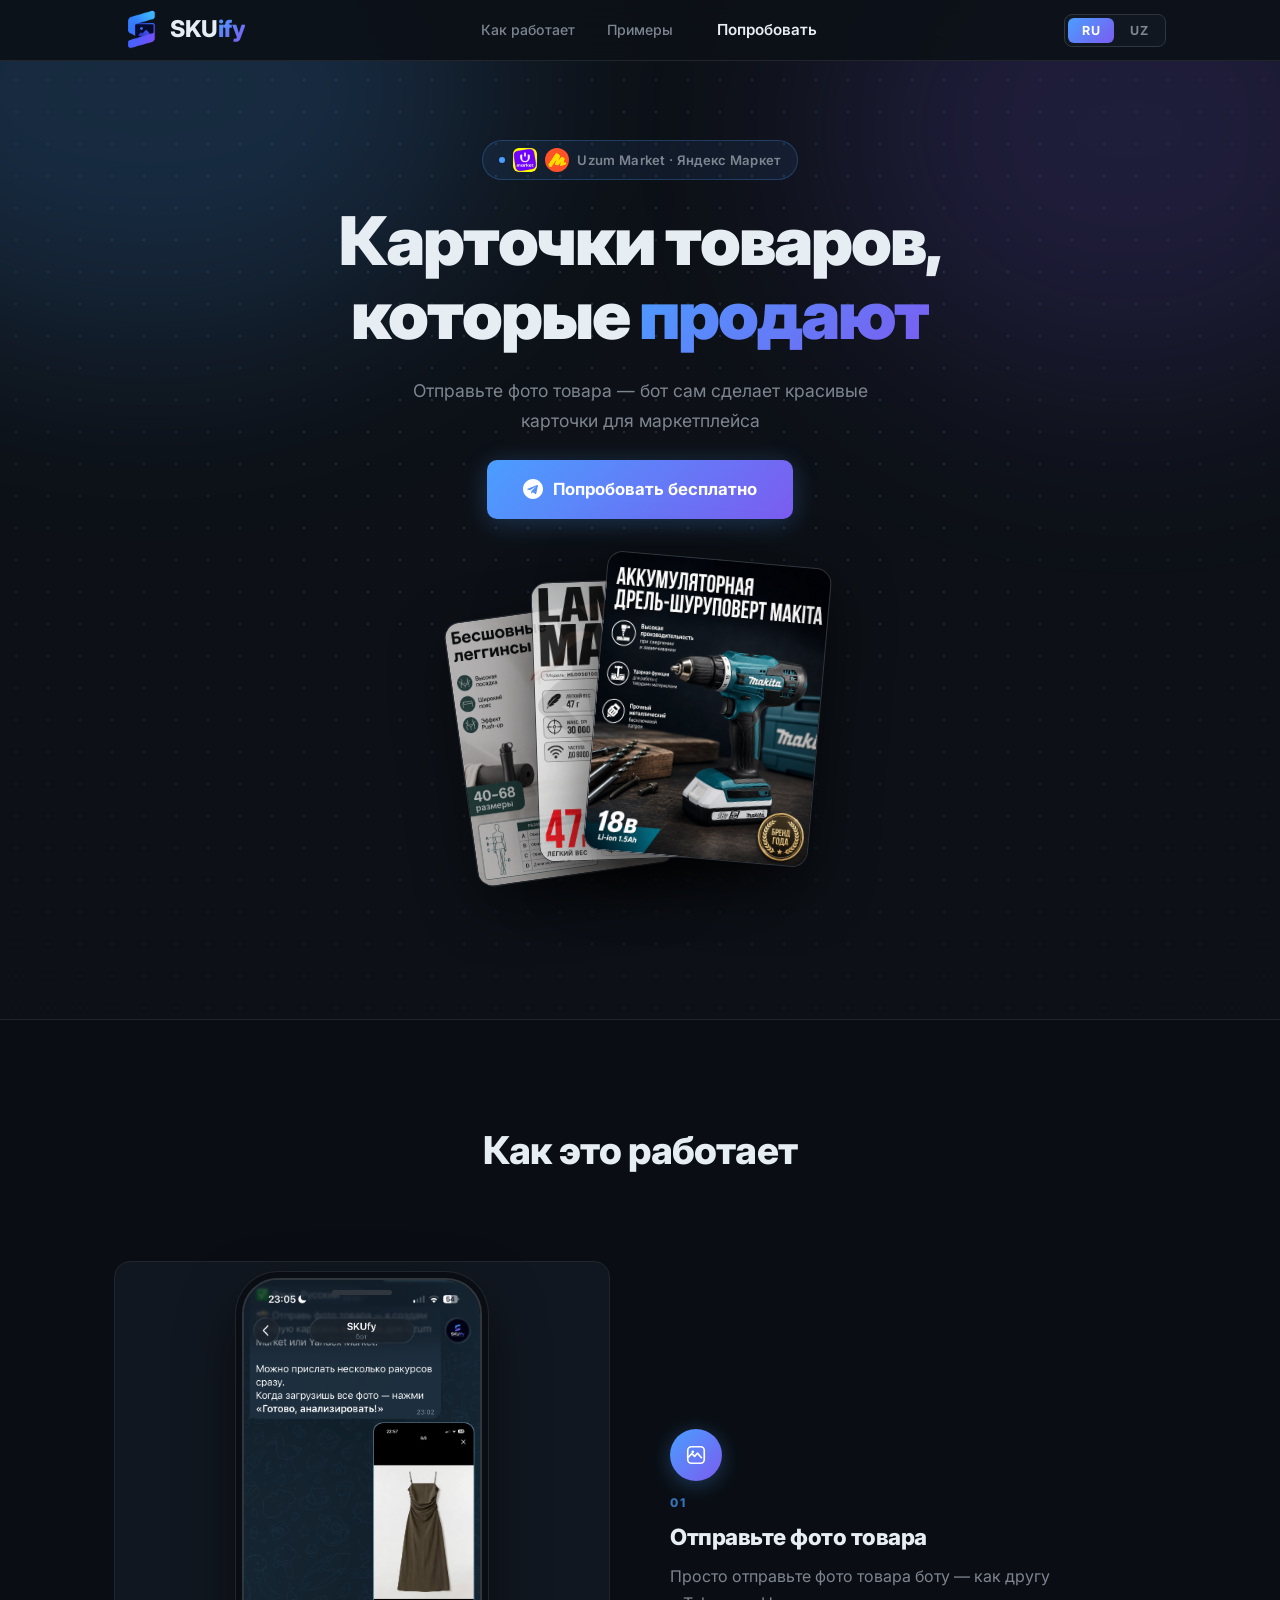
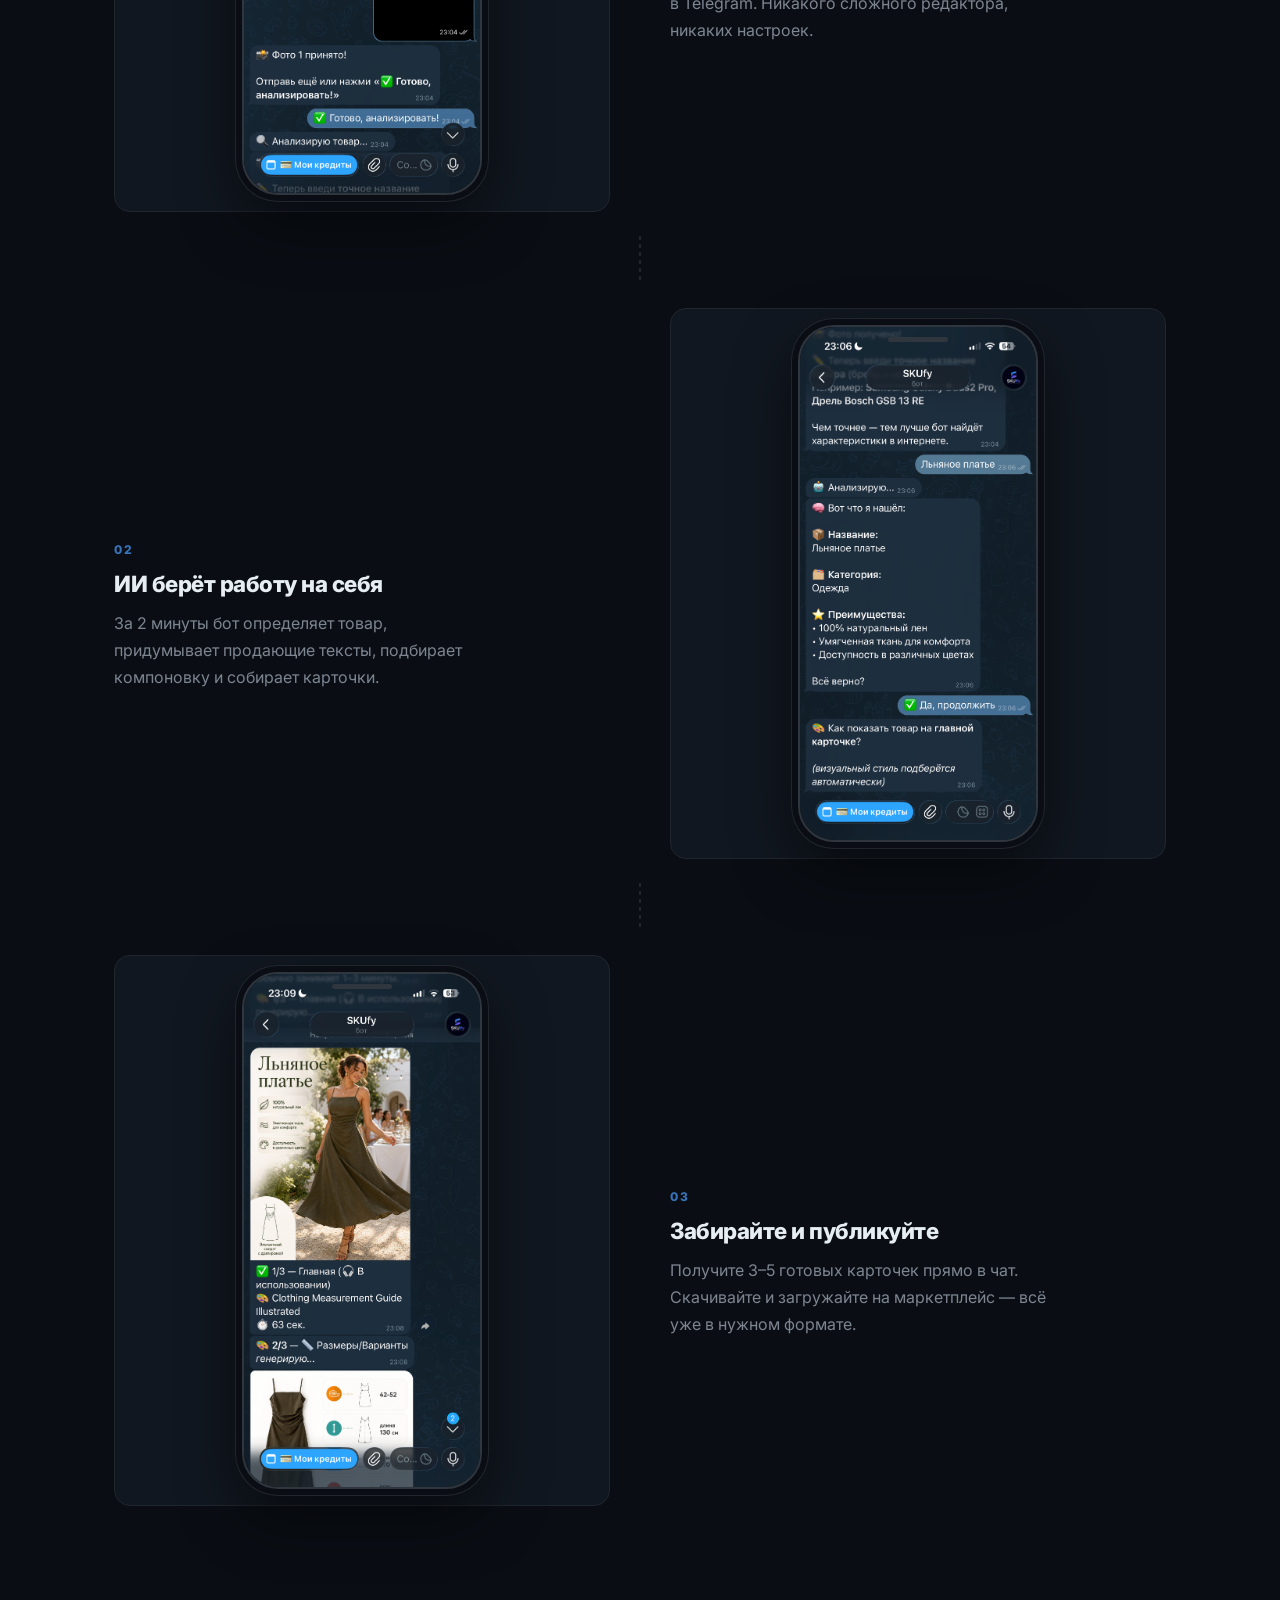
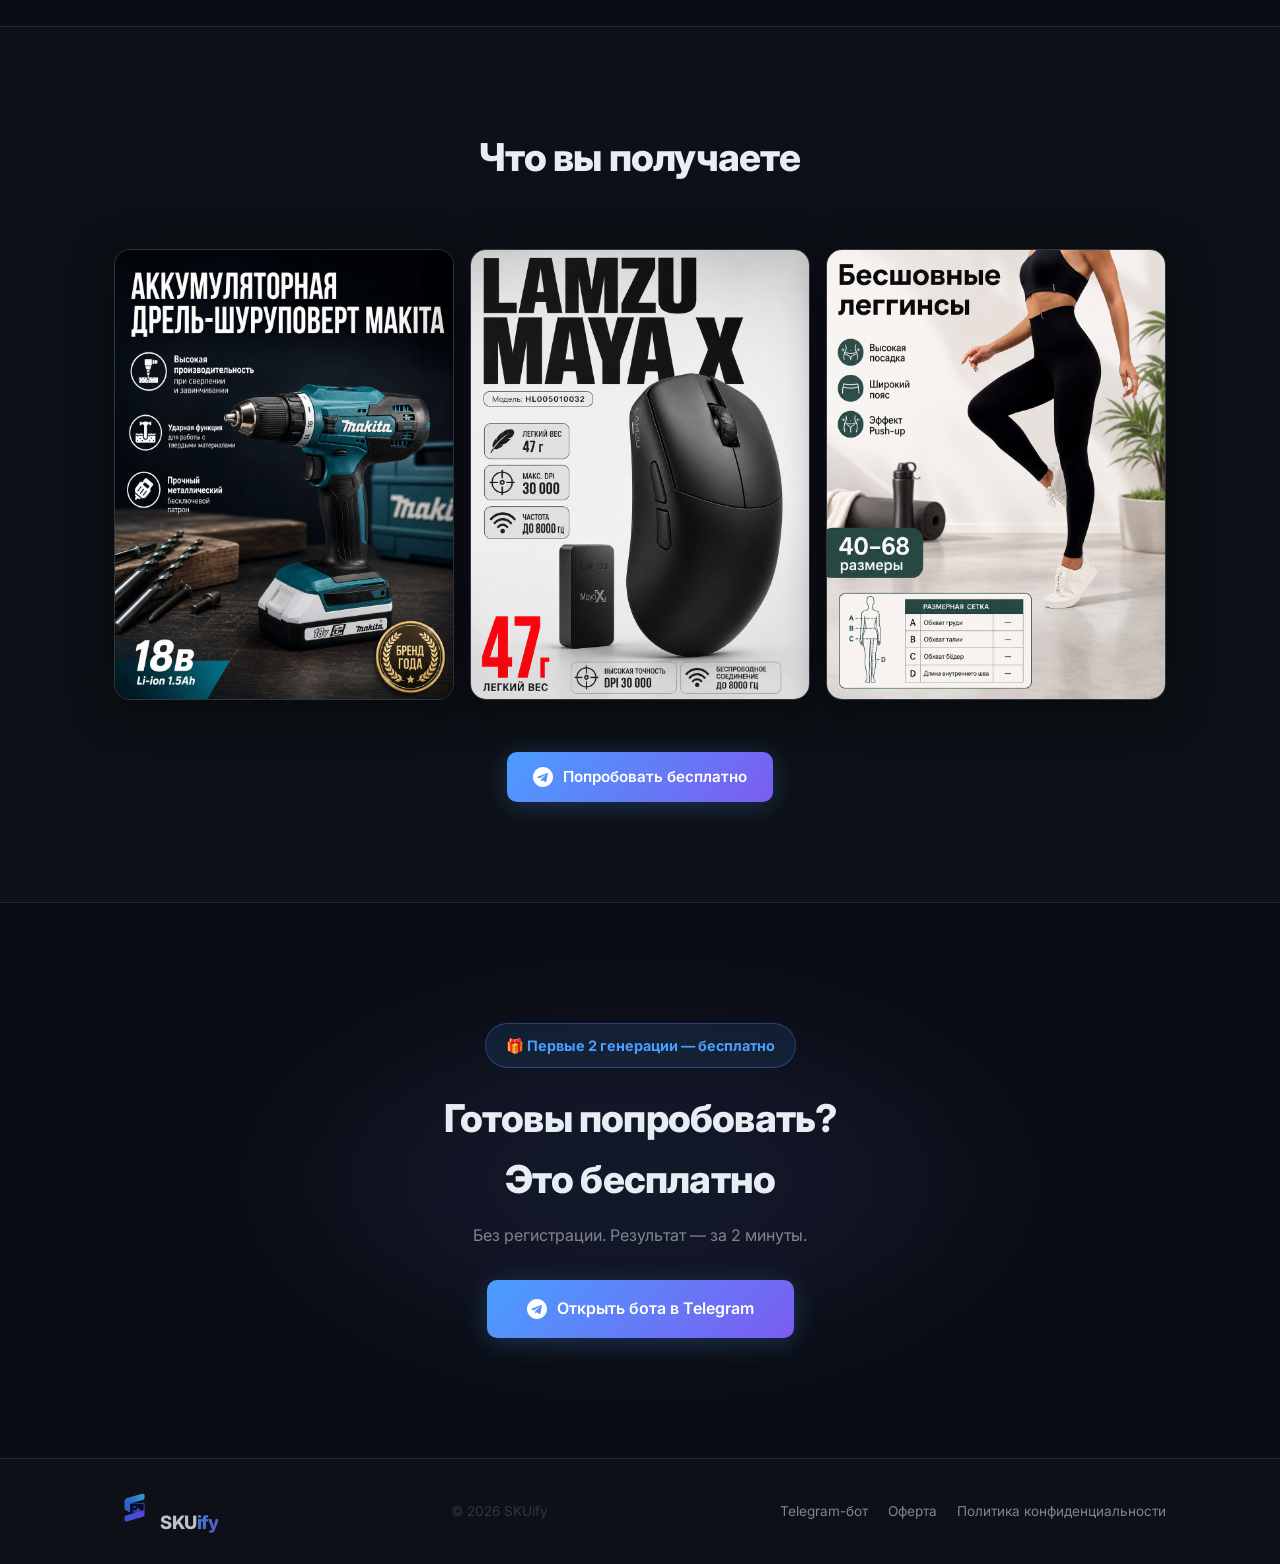
==== index.html @ 2105960d "Add files via upload" ====
<!DOCTYPE html>
<html lang="ru">
<head>
  <meta charset="UTF-8">
  <meta name="viewport" content="width=device-width, initial-scale=1.0">
  <title>SKUify — карточки товаров для Uzum и Яндекс Маркета</title>
  <meta name="description" content="Telegram-бот для автоматической генерации карусельных карточек товаров с помощью ИИ. Для Uzum Market и Яндекс Маркета.">
  <meta property="og:title" content="SKUify — карточки товаров за 2 минуты">
  <meta property="og:description" content="Отправьте фото товара в бота — ИИ создаст готовую карусель из 3–5 карточек для маркетплейса.">
  <meta property="og:image" content="images/og-image.jpg">
  <meta property="og:type" content="website">
  <link rel="preconnect" href="https://fonts.googleapis.com" />
  <link rel="preconnect" href="https://fonts.gstatic.com" crossorigin />
  <link href="https://fonts.googleapis.com/css2?family=Inter:wght@400;500;600;700;800;900&display=swap" rel="stylesheet" />
  <link rel="stylesheet" href="style.css">
</head>
<body>

  <!-- ===== HEADER ===== -->
  <header class="header">
    <div class="container header__inner">

      <!-- Logo -->
      <a href="#" class="logo" aria-label="SKUify">
        <img src="images/logo.png" alt="" class="logo__icon">
        <span class="logo__text">SKU<span class="logo__text--grad">ify</span></span>
      </a>

      <!-- Nav links -->
      <nav class="header__nav">
        <a href="#steps" class="nav-link" data-i18n="nav_how">Как работает</a>
        <a href="#gallery" class="nav-link" data-i18n="nav_examples">Примеры</a>
        <a href="https://t.me/SKUify_bot" class="btn btn--outline" target="_blank" rel="noopener noreferrer" data-i18n="nav_cta">Попробовать</a>
      </nav>

      <!-- Lang + mobile menu -->
      <div class="header__right">
        <div class="lang-switcher">
          <button class="lang-btn active" data-lang="ru">RU</button>
          <button class="lang-btn" data-lang="uz">UZ</button>
        </div>
        <button class="burger" id="burger" aria-label="Меню">
          <span></span><span></span><span></span>
        </button>
      </div>
    </div>

    <!-- Mobile nav -->
    <div class="mobile-nav" id="mobileNav">
      <a href="#steps" class="mobile-nav__link" data-i18n="nav_how">Как работает</a>
      <a href="#gallery" class="mobile-nav__link" data-i18n="nav_examples">Примеры</a>
      <a href="https://t.me/SKUify_bot" class="mobile-nav__link mobile-nav__cta" target="_blank" rel="noopener noreferrer" data-i18n="nav_cta">Попробовать</a>
    </div>
  </header>

  <!-- ===== HERO ===== -->
  <section class="hero">
    <div class="hero__bg-grid"></div>
    <div class="hero__glow hero__glow--blue"></div>
    <div class="hero__glow hero__glow--purple"></div>

    <div class="container hero__inner">
      <div class="hero__badge">
        <span class="hero__badge-dot"></span>
        <img src="images/uzummarket.png" alt="Uzum Market" class="badge-logo">
        <img src="images/yandex-market-sign-logo.svg" alt="Яндекс Маркет" class="badge-logo badge-logo--ym">
        <span data-i18n="hero_badge">Uzum Market · Яндекс Маркет</span>
      </div>

      <h1 data-i18n="hero_title">Карточки товаров,<br>которые <em>продают</em></h1>

      <p class="hero__sub" data-i18n="hero_sub">
        Отправьте фото товара — бот сам сделает красивые карточки для маркетплейса
      </p>

      <a href="https://t.me/SKUify_bot" class="btn btn--primary btn--hero" target="_blank" rel="noopener noreferrer">
        <svg class="tg-icon" viewBox="0 0 24 24" fill="currentColor"><path d="M12 0C5.373 0 0 5.373 0 12s5.373 12 12 12 12-5.373 12-12S18.627 0 12 0zm5.894 8.221-1.97 9.28c-.145.658-.537.818-1.084.508l-3-2.21-1.447 1.394c-.16.16-.295.295-.605.295l.213-3.053 5.56-5.023c.242-.213-.054-.333-.373-.12L8.32 13.617l-2.96-.924c-.643-.204-.657-.643.136-.953l11.57-4.461c.537-.194 1.006.131.828.942z"/></svg>
        <span data-i18n="cta_try">Попробовать бесплатно</span>
      </a>

      <div class="hero__cards">
        <div class="hero__card hero__card--back">
          <img src="images/leggings.jpg" alt="Пример карточки товара — леггинсы">
        </div>
        <div class="hero__card hero__card--mid">
          <img src="images/lamzu.jpg" alt="Пример карточки товара — мышь Lamzu">
        </div>
        <div class="hero__card hero__card--front">
          <img src="images/makita.jpg" alt="Пример карточки товара — дрель Makita">
        </div>
      </div>
    </div>
  </section>

  <!-- ===== HOW IT WORKS ===== -->
  <section class="steps" id="steps">
    <div class="container">
      <h2 class="section-title" data-i18n="steps_title">Как это работает</h2>

      <div class="steps__list">

        <!-- Step 1 -->
        <div class="step-row">
          <div class="step-row__visual">
            <div class="step-phone">
              <img src="images/How1.PNG" alt="Шаг 1 — отправьте фото товара боту в Telegram">
            </div>
          </div>
          <div class="step-row__text">
            <div class="step-icon">
              <svg width="22" height="22" viewBox="0 0 24 24" fill="none" xmlns="http://www.w3.org/2000/svg">
                <rect x="3" y="3" width="18" height="18" rx="4" stroke="white" stroke-width="1.8" fill="none"/>
                <circle cx="8.5" cy="8.5" r="1.5" fill="white"/>
                <path d="M3 15l4.5-4.5 3 3 3-3.5 4.5 5" stroke="white" stroke-width="1.8" stroke-linecap="round" stroke-linejoin="round"/>
              </svg>
            </div>
            <div class="step-row__num">01</div>
            <h3 data-i18n="step1_title">Отправьте фото товара</h3>
            <p data-i18n="step1_desc">Просто отправьте фото товара боту — как другу в Telegram. Никакого сложного редактора, никаких настроек.</p>
          </div>
        </div>

        <div class="step-row__connector">
          <svg width="2" height="48" viewBox="0 0 2 48"><line x1="1" y1="0" x2="1" y2="48" stroke="#21262d" stroke-width="2" stroke-dasharray="4 4"/></svg>
        </div>

        <!-- Step 2 -->
        <div class="step-row step-row--reverse">
          <div class="step-row__visual">
            <div class="step-phone">
              <img src="images/How2.PNG" alt="Шаг 2 — ИИ анализирует товар и предлагает описание">
            </div>
          </div>
          <div class="step-row__text">
            <div class="step-icon">
              <svg width="22" height="22" viewBox="0 0 24 24" fill="none" xmlns="http://www.w3.org/2000/svg">
                <path d="M12 3C7 3 3 7 3 12s4 9 9 9 9-4 9-9" stroke="white" stroke-width="1.8" stroke-linecap="round"/>
                <path d="M15 3.5C15 3.5 17 6 17 8" stroke="white" stroke-width="1.8" stroke-linecap="round"/>
                <circle cx="12" cy="12" r="3" stroke="white" stroke-width="1.8"/>
                <path d="M12 9V7M12 15v2M9 12H7M15 12h2" stroke="white" stroke-width="1.6" stroke-linecap="round"/>
              </svg>
            </div>
            <div class="step-row__num">02</div>
            <h3 data-i18n="step2_title">ИИ берёт работу на себя</h3>
            <p data-i18n="step2_desc">За 2 минуты бот определяет товар, придумывает продающие тексты, подбирает компоновку и собирает карточки.</p>
          </div>
        </div>

        <div class="step-row__connector">
          <svg width="2" height="48" viewBox="0 0 2 48"><line x1="1" y1="0" x2="1" y2="48" stroke="#21262d" stroke-width="2" stroke-dasharray="4 4"/></svg>
        </div>

        <!-- Step 3 -->
        <div class="step-row">
          <div class="step-row__visual">
            <div class="step-phone">
              <img src="images/How3.PNG" alt="Шаг 3 — готовые карточки товара в чате">
            </div>
          </div>
          <div class="step-row__text">
            <div class="step-icon">
              <svg width="22" height="22" viewBox="0 0 24 24" fill="none" xmlns="http://www.w3.org/2000/svg">
                <path d="M12 3v12M8 11l4 4 4-4" stroke="white" stroke-width="1.8" stroke-linecap="round" stroke-linejoin="round"/>
                <path d="M4 17v1a2 2 0 002 2h12a2 2 0 002-2v-1" stroke="white" stroke-width="1.8" stroke-linecap="round"/>
              </svg>
            </div>
            <div class="step-row__num">03</div>
            <h3 data-i18n="step3_title">Забирайте и публикуйте</h3>
            <p data-i18n="step3_desc">Получите 3–5 готовых карточек прямо в чат. Скачивайте и загружайте на маркетплейс — всё уже в нужном формате.</p>
          </div>
        </div>

      </div><!-- /steps__list -->
    </div>
  </section>

  <!-- ===== RESULTS GALLERY ===== -->
  <section class="gallery" id="gallery">
    <div class="container">
      <h2 class="section-title" data-i18n="gallery_title">Что вы получаете</h2>
      <div class="gallery__grid">
        <img src="images/makita.jpg" alt="Карточка товара Makita для Uzum Market">
        <img src="images/lamzu.jpg" alt="Карточка товара Lamzu Maya X для Яндекс Маркета">
        <img src="images/leggings.jpg" alt="Карточка товара леггинсы для маркетплейса">
      </div>
      <div class="gallery__cta">
        <a href="https://t.me/SKUify_bot" class="btn btn--primary" target="_blank" rel="noopener noreferrer">
          <svg class="tg-icon" viewBox="0 0 24 24" fill="currentColor"><path d="M12 0C5.373 0 0 5.373 0 12s5.373 12 12 12 12-5.373 12-12S18.627 0 12 0zm5.894 8.221-1.97 9.28c-.145.658-.537.818-1.084.508l-3-2.21-1.447 1.394c-.16.16-.295.295-.605.295l.213-3.053 5.56-5.023c.242-.213-.054-.333-.373-.12L8.32 13.617l-2.96-.924c-.643-.204-.657-.643.136-.953l11.57-4.461c.537-.194 1.006.131.828.942z"/></svg>
          <span data-i18n="cta_free">Попробовать бесплатно</span>
        </a>
      </div>
    </div>
  </section>

  <!-- ===== FINAL CTA ===== -->
  <section class="cta-block">
    <div class="cta-block__glow"></div>
    <div class="container cta-block__inner">
      <div class="cta-block__free-badge" data-i18n="cta_free_badge">🎁 Первые 2 генерации — бесплатно</div>
      <h2 class="section-title" data-i18n="cta_title">Готовы попробовать?<br>Это бесплатно</h2>
      <p class="cta-block__sub" data-i18n="cta_sub">Без регистрации. Результат — за 2 минуты.</p>
      <a href="https://t.me/SKUify_bot" class="btn btn--primary btn--large" target="_blank" rel="noopener noreferrer">
        <svg class="tg-icon" viewBox="0 0 24 24" fill="currentColor"><path d="M12 0C5.373 0 0 5.373 0 12s5.373 12 12 12 12-5.373 12-12S18.627 0 12 0zm5.894 8.221-1.97 9.28c-.145.658-.537.818-1.084.508l-3-2.21-1.447 1.394c-.16.16-.295.295-.605.295l.213-3.053 5.56-5.023c.242-.213-.054-.333-.373-.12L8.32 13.617l-2.96-.924c-.643-.204-.657-.643.136-.953l11.57-4.461c.537-.194 1.006.131.828.942z"/></svg>
        <span data-i18n="cta_open">Открыть бота в Telegram</span>
      </a>
    </div>
  </section>

  <!-- ===== FOOTER ===== -->
  <footer class="footer">
    <div class="container footer__inner">
      <a href="#" class="logo footer__logo" aria-label="SKUify">
        <img src="images/logo.png" alt="" class="logo__icon logo__icon--sm">
        <span class="logo__text logo__text--sm">SKU<span class="logo__text--grad">ify</span></span>
      </a>
      <p class="footer__copy">&copy; <span id="year"></span> SKUify</p>
      <div class="footer__links">
        <a href="https://t.me/SKUify_bot" target="_blank" rel="noopener noreferrer" data-i18n="footer_link">Telegram-бот</a>
        <a href="offer.html" data-i18n="footer_offer">Оферта</a>
        <a href="privacy.html" data-i18n="footer_privacy">Политика конфиденциальности</a>
      </div>
    </div>
  </footer>

  <script src="script.js"></script>
</body>
</html>
---- style.css ----
/* ── Reset & base ── */
*, *::before, *::after { box-sizing: border-box; margin: 0; padding: 0; }

:root {
  --bg: #0d1117;
  --bg-section: #0a0e14;
  --bg-card: #111720;
  --bg-card-hover: #161e2a;
  --accent: #4A9EFF;
  --accent-2: #7B5CF0;
  --accent-hover: #3a8eef;
  --text: #e6edf3;
  --text-muted: #7d8590;
  --text-subtle: #30363d;
  --radius: 16px;
  --radius-sm: 10px;
  --font: 'Inter', system-ui, -apple-system, sans-serif;
  --border: #21262d;
  --border-bright: #30363d;
  --bg-overlay: rgba(13, 17, 23, 0.92);
}

html { scroll-behavior: smooth; }

body {
  background: var(--bg);
  color: var(--text);
  font-family: var(--font);
  font-size: 16px;
  line-height: 1.6;
  -webkit-font-smoothing: antialiased;
  min-height: 100vh;
}

.container {
  max-width: 1100px;
  margin: 0 auto;
  padding: 0 24px;
}

/* ── Header ── */
.header {
  position: fixed;
  top: 0; left: 0; right: 0;
  z-index: 100;
  background: var(--bg-overlay);
  backdrop-filter: blur(16px);
  -webkit-backdrop-filter: blur(16px);
  border-bottom: 1px solid var(--border);
}

.header__inner {
  display: flex;
  align-items: center;
  justify-content: space-between;
  height: 60px;
}

.logo {
  display: inline-flex;
  align-items: center;
  gap: 0px;
  text-decoration: none;
}

.logo__icon {
  width: 56px;
  height: 56px;
  object-fit: contain;
  flex-shrink: 0;
}

.logo__icon--sm {
  width: 42px;
  height: 42px;
}

.logo__text {
  font-size: 1.45rem;
  font-weight: 800;
  letter-spacing: -0.5px;
  color: var(--text);
  line-height: 1;
}

.logo__text--sm {
  font-size: 1.15rem;
}

.logo__text--grad {
  background: linear-gradient(135deg, var(--accent) 0%, var(--accent-2) 100%);
  -webkit-background-clip: text;
  -webkit-text-fill-color: transparent;
  background-clip: text;
}

/* ── Nav links ── */
.header__nav {
  display: flex;
  align-items: center;
  gap: 4px;
}

.nav-link {
  color: var(--text-muted);
  text-decoration: none;
  font-size: 0.88rem;
  font-weight: 500;
  padding: 7px 14px;
  border-radius: 8px;
  transition: color 0.15s, background 0.15s;
}

.nav-link:hover {
  color: var(--text);
  background: var(--border);
}

.btn--outline {
  background: transparent;
  border: 1px solid var(--border-bright);
  color: var(--text);
  padding: 7px 16px;
  font-size: 0.88rem;
  font-weight: 600;
  border-radius: 8px;
  text-decoration: none;
  transition: all 0.15s;
  white-space: nowrap;
}

.btn--outline:hover {
  border-color: var(--accent);
  color: var(--accent);
  background: rgba(74, 158, 255, 0.06);
}

.header__right {
  display: flex;
  align-items: center;
  gap: 12px;
}

/* Burger (mobile) */
.burger {
  display: none;
  flex-direction: column;
  gap: 5px;
  background: none;
  border: none;
  cursor: pointer;
  padding: 4px;
}

.burger span {
  display: block;
  width: 22px;
  height: 2px;
  background: var(--text-muted);
  border-radius: 2px;
  transition: all 0.2s;
}

/* Mobile nav */
.mobile-nav {
  display: none;
  flex-direction: column;
  border-top: 1px solid var(--border);
  padding: 8px 0;
  background: var(--bg-overlay);
  backdrop-filter: blur(16px);
}

.mobile-nav.open { display: flex; }

.mobile-nav__link {
  color: var(--text-muted);
  text-decoration: none;
  font-size: 0.95rem;
  font-weight: 500;
  padding: 12px 24px;
  transition: color 0.15s;
}

.mobile-nav__link:hover { color: var(--text); }

.mobile-nav__cta {
  color: var(--accent);
  font-weight: 600;
}

/* ─── */
.lang-switcher {
  display: flex;
  align-items: center;
  background: var(--bg-card);
  border: 1px solid var(--border-bright);
  border-radius: 8px;
  padding: 3px;
  gap: 2px;
}

.lang-btn {
  background: none;
  border: none;
  color: var(--text-muted);
  font-size: 0.78rem;
  font-weight: 700;
  cursor: pointer;
  padding: 5px 14px;
  border-radius: 6px;
  transition: color 0.15s, background 0.15s;
  letter-spacing: 0.5px;
  font-family: var(--font);
}

.lang-btn.active {
  color: #fff;
  background: linear-gradient(135deg, var(--accent), var(--accent-2));
}

.lang-btn:hover:not(.active) {
  color: var(--text);
  background: var(--border);
}

/* ── Buttons ── */
.btn {
  display: inline-flex;
  align-items: center;
  gap: 10px;
  padding: 13px 26px;
  border-radius: var(--radius-sm);
  font-size: 0.95rem;
  font-weight: 600;
  text-decoration: none;
  transition: all 0.2s;
  cursor: pointer;
  border: none;
  white-space: nowrap;
  font-family: var(--font);
}

.btn--primary {
  background: linear-gradient(135deg, var(--accent) 0%, var(--accent-2) 100%);
  color: #fff;
  box-shadow: 0 4px 24px rgba(74, 158, 255, 0.25);
}

.btn--primary:hover {
  transform: translateY(-2px);
  box-shadow: 0 8px 32px rgba(74, 158, 255, 0.4);
  filter: brightness(1.1);
}

.btn--hero {
  padding: 16px 36px;
  font-size: 1.05rem;
  font-weight: 700;
  border-radius: var(--radius-sm);
}

.btn--large {
  padding: 16px 40px;
  font-size: 1rem;
}

.tg-icon {
  width: 20px;
  height: 20px;
  flex-shrink: 0;
}

/* ── Hero ── */
.hero {
  padding: 140px 0 80px;
  background: var(--bg);
  position: relative;
  overflow: hidden;
  min-height: 100vh;
  display: flex;
  align-items: center;
}

/* Dot-grid background pattern */
.hero__bg-grid {
  position: absolute;
  inset: 0;
  background-image: radial-gradient(circle, rgba(74, 158, 255, 0.35) 1px, transparent 1px);
  background-size: 32px 32px;
  mask-image: radial-gradient(ellipse 90% 90% at 50% 40%, black 30%, transparent 100%);
  -webkit-mask-image: radial-gradient(ellipse 90% 90% at 50% 40%, black 30%, transparent 100%);
  pointer-events: none;
  opacity: 0.55;
}

/* Ambient glows */
.hero__glow {
  position: absolute;
  border-radius: 50%;
  pointer-events: none;
  filter: blur(100px);
}

.hero__glow--blue {
  width: 700px;
  height: 500px;
  top: -160px;
  left: -200px;
  background: rgba(74, 158, 255, 0.18);
  animation: glow-drift 12s ease-in-out infinite alternate;
}

.hero__glow--purple {
  width: 600px;
  height: 500px;
  top: -120px;
  right: -150px;
  background: rgba(123, 92, 240, 0.16);
  animation: glow-drift 15s ease-in-out infinite alternate-reverse;
}

@keyframes glow-drift {
  0%   { transform: translate(0, 0) scale(1); }
  33%  { transform: translate(40px, 30px) scale(1.05); }
  66%  { transform: translate(-20px, 50px) scale(0.97); }
  100% { transform: translate(30px, -20px) scale(1.08); }
}

.hero__inner {
  display: flex;
  flex-direction: column;
  align-items: center;
  text-align: center;
  gap: 24px;
  position: relative;
  width: 100%;
}

.hero__badge {
  display: inline-flex;
  align-items: center;
  gap: 8px;
  background: rgba(74, 158, 255, 0.08);
  border: 1px solid rgba(74, 158, 255, 0.25);
  color: var(--text-muted);
  font-size: 0.82rem;
  font-weight: 600;
  padding: 7px 16px;
  border-radius: 100px;
  letter-spacing: 0.3px;
}

.badge-logo {
  width: 24px;
  height: 24px;
  object-fit: contain;
  flex-shrink: 0;
  border-radius: 6px;
}

.badge-logo--ym {
  border-radius: 50%;
  background: #FF5226;
  padding: 2px;
}

.hero__badge-dot {
  width: 6px;
  height: 6px;
  border-radius: 50%;
  background: var(--accent);
  flex-shrink: 0;
  animation: pulse 2s infinite;
}

@keyframes pulse {
  0%, 100% { opacity: 1; transform: scale(1); }
  50% { opacity: 0.5; transform: scale(0.85); }
}

h1 {
  font-size: clamp(2.6rem, 6vw, 4.2rem);
  font-weight: 900;
  line-height: 1.1;
  letter-spacing: -2px;
  color: var(--text);
  max-width: 800px;
}

h1 em {
  font-style: normal;
  background: linear-gradient(135deg, var(--accent) 0%, var(--accent-2) 100%);
  -webkit-background-clip: text;
  -webkit-text-fill-color: transparent;
  background-clip: text;
}

.hero__sub {
  font-size: 1.1rem;
  color: var(--text-muted);
  max-width: 520px;
  line-height: 1.7;
}

/* Fanned card stack */
.hero__cards {
  position: relative;
  width: 320px;
  height: 380px;
  margin-top: 16px;
}

.hero__card {
  position: absolute;
  border-radius: var(--radius);
  overflow: hidden;
  box-shadow: 0 20px 60px rgba(0, 0, 0, 0.7);
  border: 1px solid var(--border-bright);
  transition: transform 0.3s ease;
}

.hero__card img {
  width: 100%;
  height: 100%;
  object-fit: cover;
  display: block;
}

.hero__card--back {
  width: 200px;
  height: 267px;
  left: -20px;
  top: 50px;
  transform: rotate(-8deg);
  opacity: 0.7;
  z-index: 1;
}

.hero__card--mid {
  width: 210px;
  height: 280px;
  left: 55px;
  top: 20px;
  transform: rotate(-2deg);
  opacity: 0.85;
  z-index: 2;
}

.hero__card--front {
  width: 225px;
  height: 300px;
  right: -20px;
  top: 0;
  transform: rotate(5deg);
  z-index: 3;
}

.hero__cards:hover .hero__card--back {
  transform: rotate(-12deg) translateX(-8px);
}
.hero__cards:hover .hero__card--mid {
  transform: rotate(-4deg) translateY(-4px);
}
.hero__cards:hover .hero__card--front {
  transform: rotate(7deg) translateX(8px) translateY(-4px);
}

/* ── Steps ── */
.steps {
  padding: 100px 0;
  background: var(--bg-section);
  border-top: 1px solid var(--border);
}

.section-title {
  font-size: clamp(1.6rem, 3.5vw, 2.4rem);
  font-weight: 800;
  text-align: center;
  margin-bottom: 60px;
  letter-spacing: -0.8px;
  color: var(--text);
}

.steps__list {
  display: flex;
  flex-direction: column;
  gap: 0;
}

.step-row {
  display: grid;
  grid-template-columns: 1fr 1fr;
  gap: 60px;
  align-items: center;
  padding: 20px 0;
}

.step-row--reverse { direction: rtl; }
.step-row--reverse > * { direction: ltr; }

.step-row__visual {
  background: var(--bg-card);
  border: 1px solid var(--border);
  border-radius: var(--radius);
  padding: 16px;
  display: flex;
  align-items: center;
  justify-content: center;
  transition: border-color 0.2s;
}

.step-row:hover .step-row__visual {
  border-color: var(--border-bright);
}

.step-svg {
  width: 100%;
  max-width: 280px;
  height: auto;
}

.step-row__text {
  display: flex;
  flex-direction: column;
  gap: 12px;
}

.step-icon {
  width: 52px;
  height: 52px;
  border-radius: 50%;
  background: linear-gradient(135deg, var(--accent) 0%, var(--accent-2) 100%);
  display: flex;
  align-items: center;
  justify-content: center;
  flex-shrink: 0;
  box-shadow: 0 4px 20px rgba(74, 158, 255, 0.3);
  opacity: 0;
  transform: translateY(20px) scale(0.85);
  transition: opacity 0.5s ease, transform 0.5s ease;
}

.step-icon.visible {
  opacity: 1;
  transform: translateY(0) scale(1);
}

.step-row__num {
  font-size: 0.75rem;
  font-weight: 800;
  color: var(--accent);
  letter-spacing: 2px;
  opacity: 0.7;
}

.step-row__text h3 {
  font-size: 1.4rem;
  font-weight: 800;
  color: var(--text);
  letter-spacing: -0.5px;
  line-height: 1.2;
}

.step-row__text p {
  color: var(--text-muted);
  font-size: 1rem;
  line-height: 1.7;
  max-width: 380px;
}

.step-row__connector {
  display: flex;
  justify-content: center;
  padding: 4px 0;
}

/* Phone mockup wrapper for real screenshots */
.step-phone {
  position: relative;
  display: inline-block;
  background: #0d1117;
  border-radius: 36px;
  border: 2px solid var(--border-bright);
  box-shadow:
    0 0 0 6px #0a0e14,
    0 0 0 7px var(--border),
    0 24px 60px rgba(0, 0, 0, 0.6);
  overflow: hidden;
  max-width: 240px;
  margin: 0 auto;
}

.step-phone::before {
  content: '';
  position: absolute;
  top: 10px;
  left: 50%;
  transform: translateX(-50%);
  width: 60px;
  height: 5px;
  background: var(--border-bright);
  border-radius: 3px;
  z-index: 2;
}

.step-phone img {
  display: block;
  width: 100%;
  height: auto;
  border-radius: 34px;
}

/* CTA free badge */
.cta-block__free-badge {
  display: inline-flex;
  align-items: center;
  gap: 8px;
  background: rgba(74, 158, 255, 0.1);
  border: 1px solid rgba(74, 158, 255, 0.3);
  color: var(--accent);
  font-size: 0.9rem;
  font-weight: 700;
  padding: 10px 20px;
  border-radius: 100px;
  margin-bottom: 8px;
}

/* ── Gallery ── */
.gallery {
  padding: 100px 0;
  background: var(--bg);
  border-top: 1px solid var(--border);
}

.gallery__grid {
  display: grid;
  grid-template-columns: repeat(3, 1fr);
  gap: 16px;
}

.gallery__grid img {
  width: 100%;
  border-radius: var(--radius);
  display: block;
  box-shadow: 0 8px 40px rgba(0, 0, 0, 0.5);
  transition: transform 0.25s, box-shadow 0.25s;
  border: 1px solid var(--border-bright);
}

.gallery__grid img:hover {
  transform: translateY(-6px);
  box-shadow: 0 24px 60px rgba(0, 0, 0, 0.7);
}

.gallery__cta {
  display: flex;
  justify-content: center;
  margin-top: 52px;
}

/* ── Final CTA block ── */
.cta-block {
  padding: 120px 0;
  background: var(--bg-section);
  border-top: 1px solid var(--border);
  position: relative;
  overflow: hidden;
}

.cta-block__glow {
  position: absolute;
  left: 50%;
  top: 50%;
  transform: translate(-50%, -50%);
  width: 800px;
  height: 400px;
  background: radial-gradient(ellipse, rgba(74, 158, 255, 0.1) 0%, rgba(123, 92, 240, 0.08) 40%, transparent 70%);
  pointer-events: none;
  filter: blur(40px);
}

.cta-block__inner {
  display: flex;
  flex-direction: column;
  align-items: center;
  gap: 12px;
  text-align: center;
  position: relative;
}

.cta-block__inner .section-title {
  margin-bottom: 0;
}

.cta-block__sub {
  font-size: 1rem;
  color: var(--text-muted);
  margin-bottom: 20px;
}

/* ── Footer ── */
.footer {
  padding: 28px 0;
  background: var(--bg);
  border-top: 1px solid var(--border);
}

.footer__inner {
  display: flex;
  align-items: center;
  justify-content: space-between;
  flex-wrap: wrap;
  gap: 12px;
}

.footer__logo { display: block; opacity: 0.8; }

.footer__copy {
  color: var(--text-subtle);
  font-size: 0.85rem;
}

.footer__links {
  display: flex;
  align-items: center;
  gap: 20px;
  flex-wrap: wrap;
}

.footer a {
  color: var(--text-muted);
  text-decoration: none;
  font-size: 0.85rem;
  transition: color 0.15s;
}

.footer a:hover { color: var(--accent); }

/* ── Focus states ── */
.lang-btn:focus-visible,
.btn:focus-visible,
.footer a:focus-visible {
  outline: 2px solid var(--accent);
  outline-offset: 2px;
}

/* ── Responsive ── */
@media (max-width: 768px) {
  .hero {
    padding: 110px 0 60px;
    min-height: auto;
    align-items: flex-start;
  }

  .hero__bg-grid { opacity: 0.25; }
  .hero__glow { filter: blur(60px); }
  .hero__glow--blue { width: 340px; height: 260px; top: -80px; left: -80px; }
  .hero__glow--purple { width: 280px; height: 260px; top: -60px; right: -60px; }

  h1 {
    font-size: clamp(2rem, 8vw, 2.8rem);
    letter-spacing: -1px;
  }

  .hero__sub { font-size: 1rem; }

  .hero__cards {
    width: 280px;
    height: 320px;
  }

  .hero__card--back { width: 170px; height: 227px; }
  .hero__card--mid  { width: 180px; height: 240px; }
  .hero__card--front { width: 190px; height: 254px; }

  .header__nav { display: none; }
  .burger { display: flex; }

  .step-row {
    grid-template-columns: 1fr;
    gap: 24px;
    padding: 16px 0;
  }

  .step-row--reverse { direction: ltr; }

  .step-row__text h3 { font-size: 1.2rem; }
  .step-row__connector { padding: 0; }

  .gallery__grid {
    display: flex;
    overflow-x: auto;
    gap: 12px;
    padding-bottom: 8px;
    scroll-snap-type: x mandatory;
    -webkit-overflow-scrolling: touch;
  }

  .gallery__grid img {
    min-width: 220px;
    scroll-snap-align: start;
  }

  .cta-block { padding: 72px 0; }

  .footer__inner {
    flex-direction: column;
    align-items: center;
    text-align: center;
  }
}
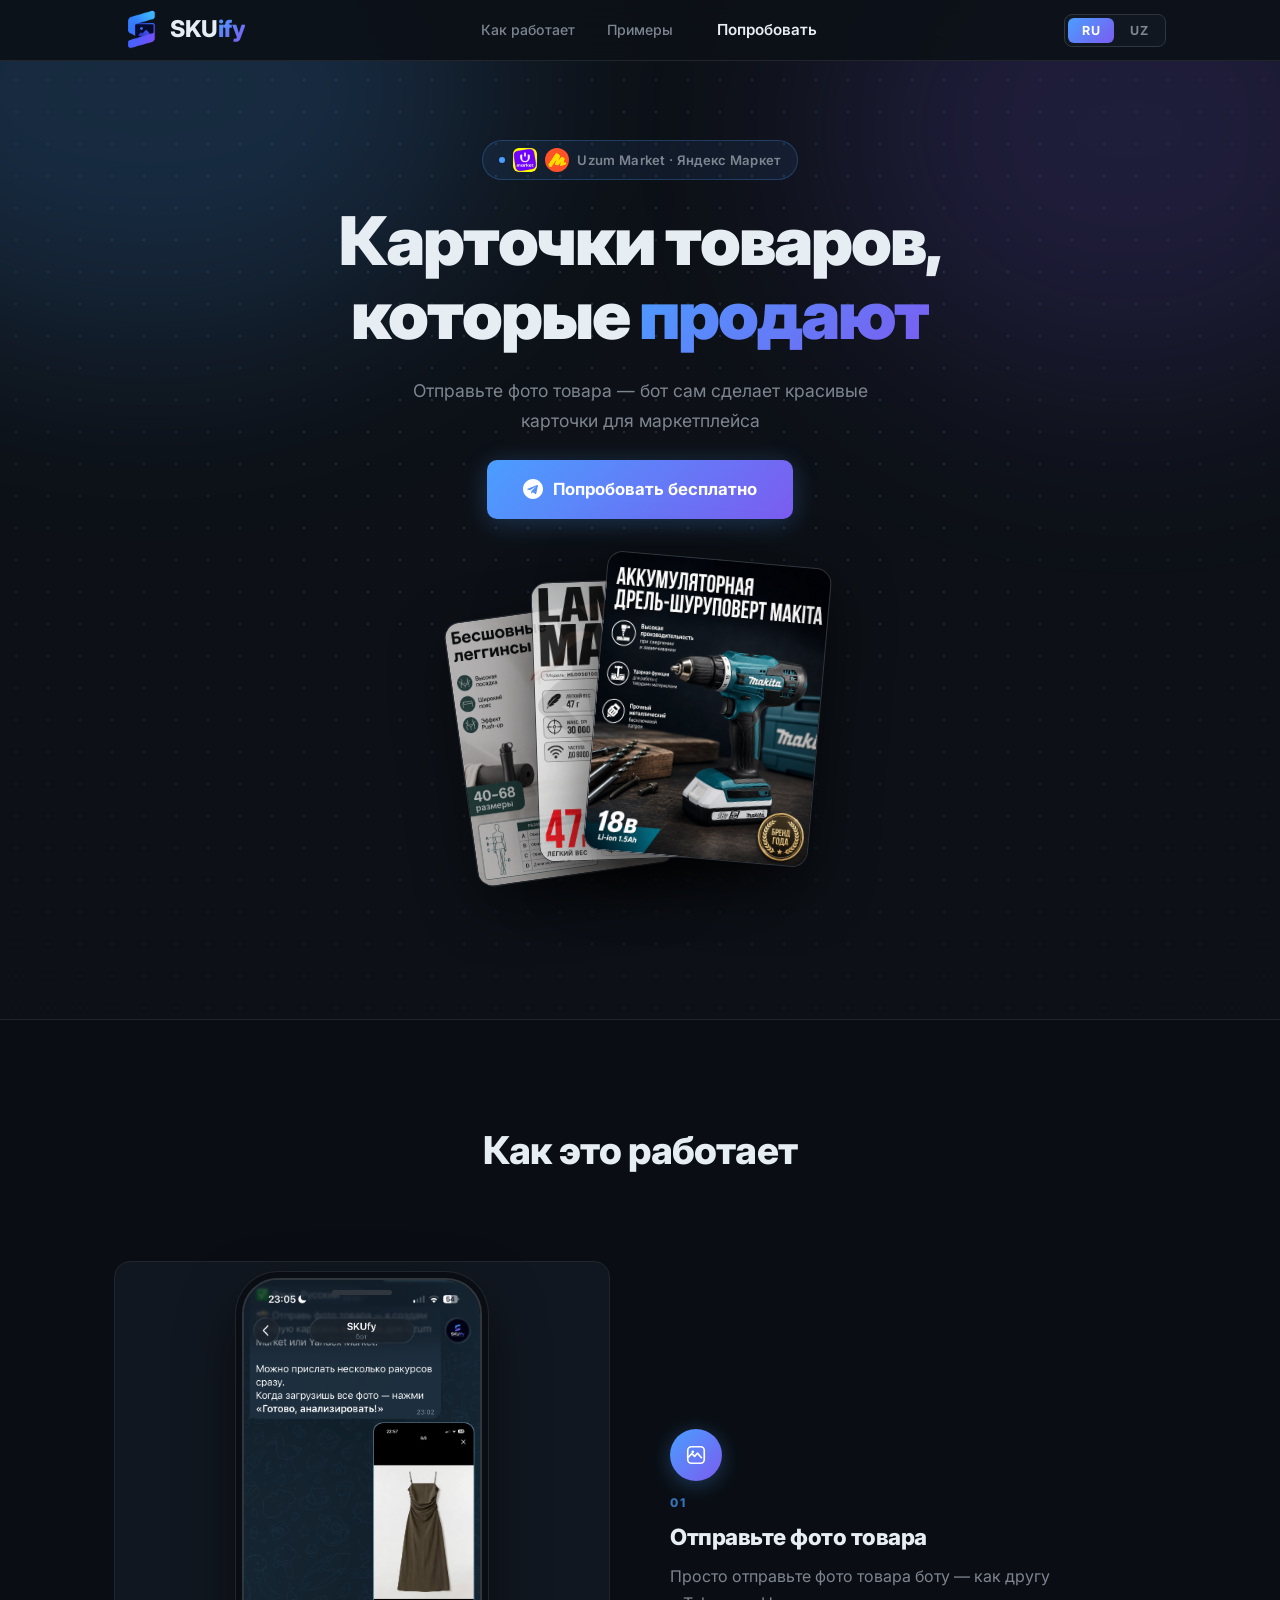
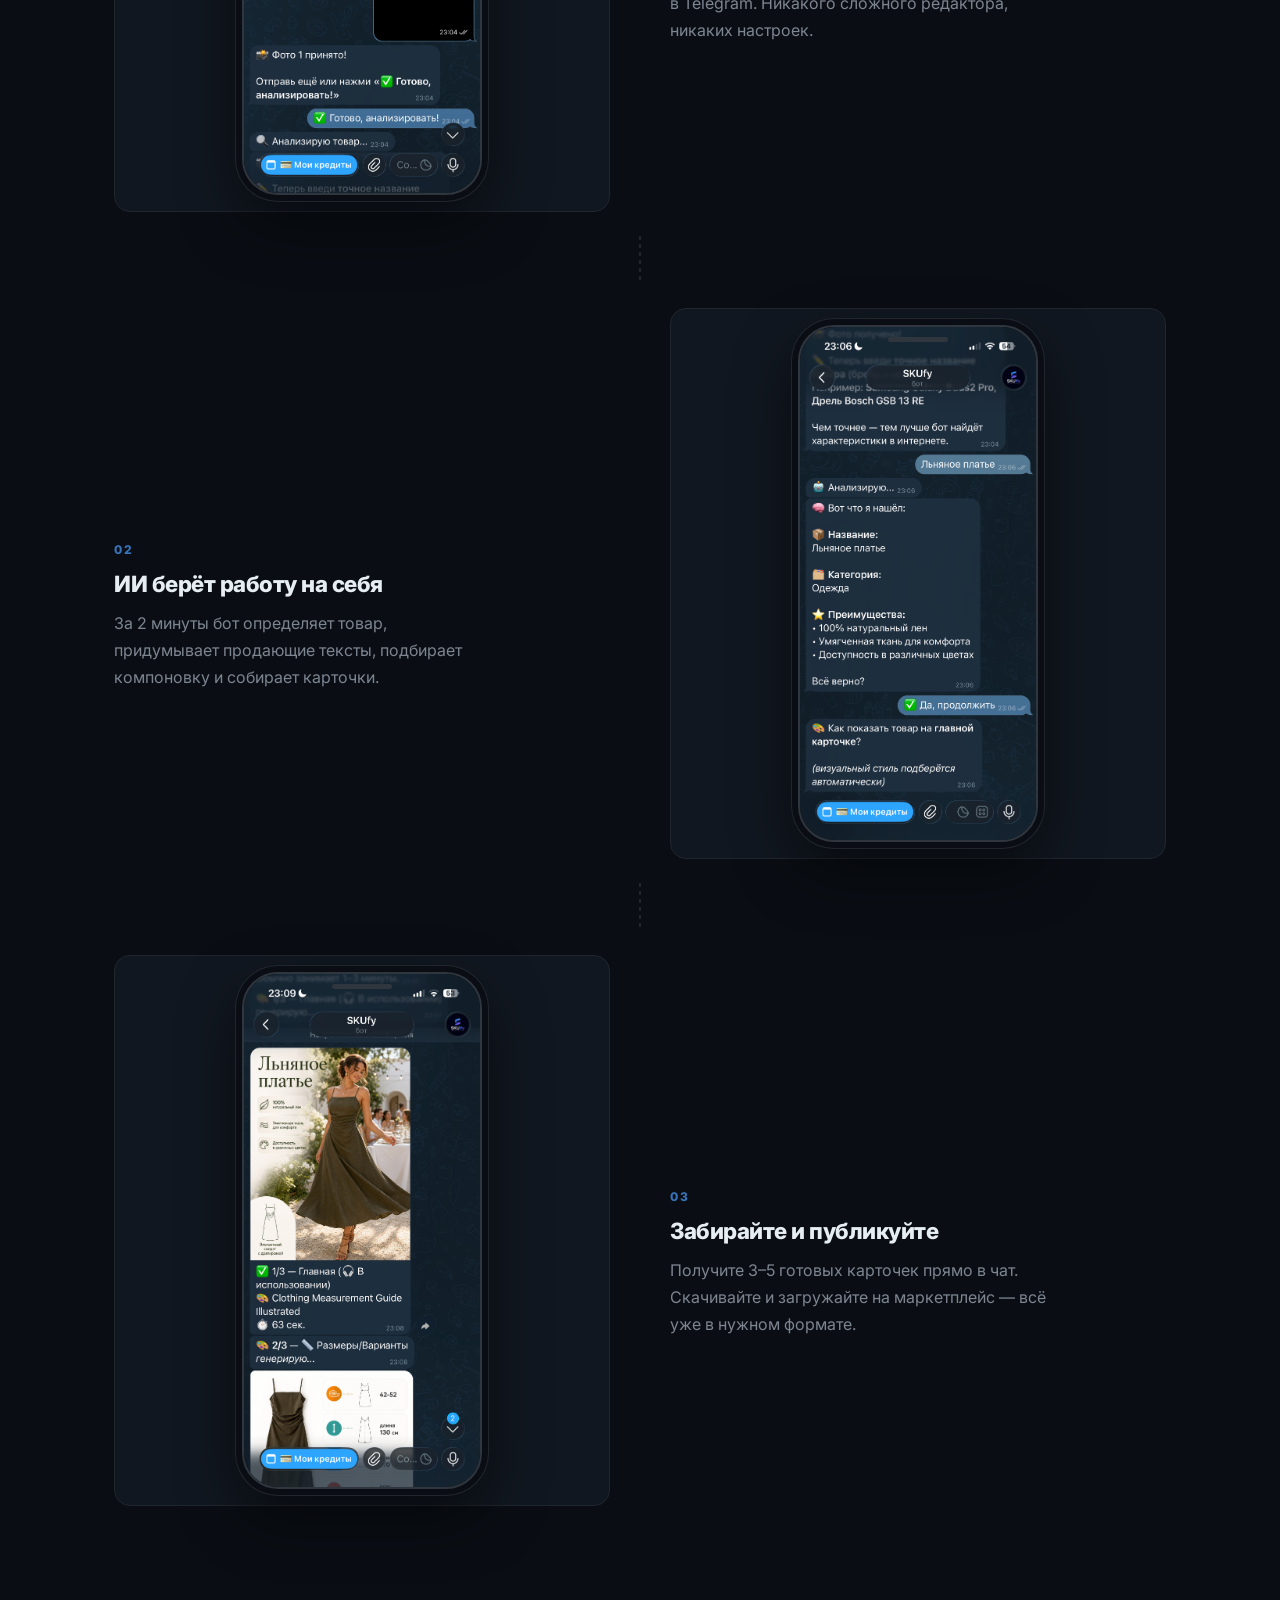
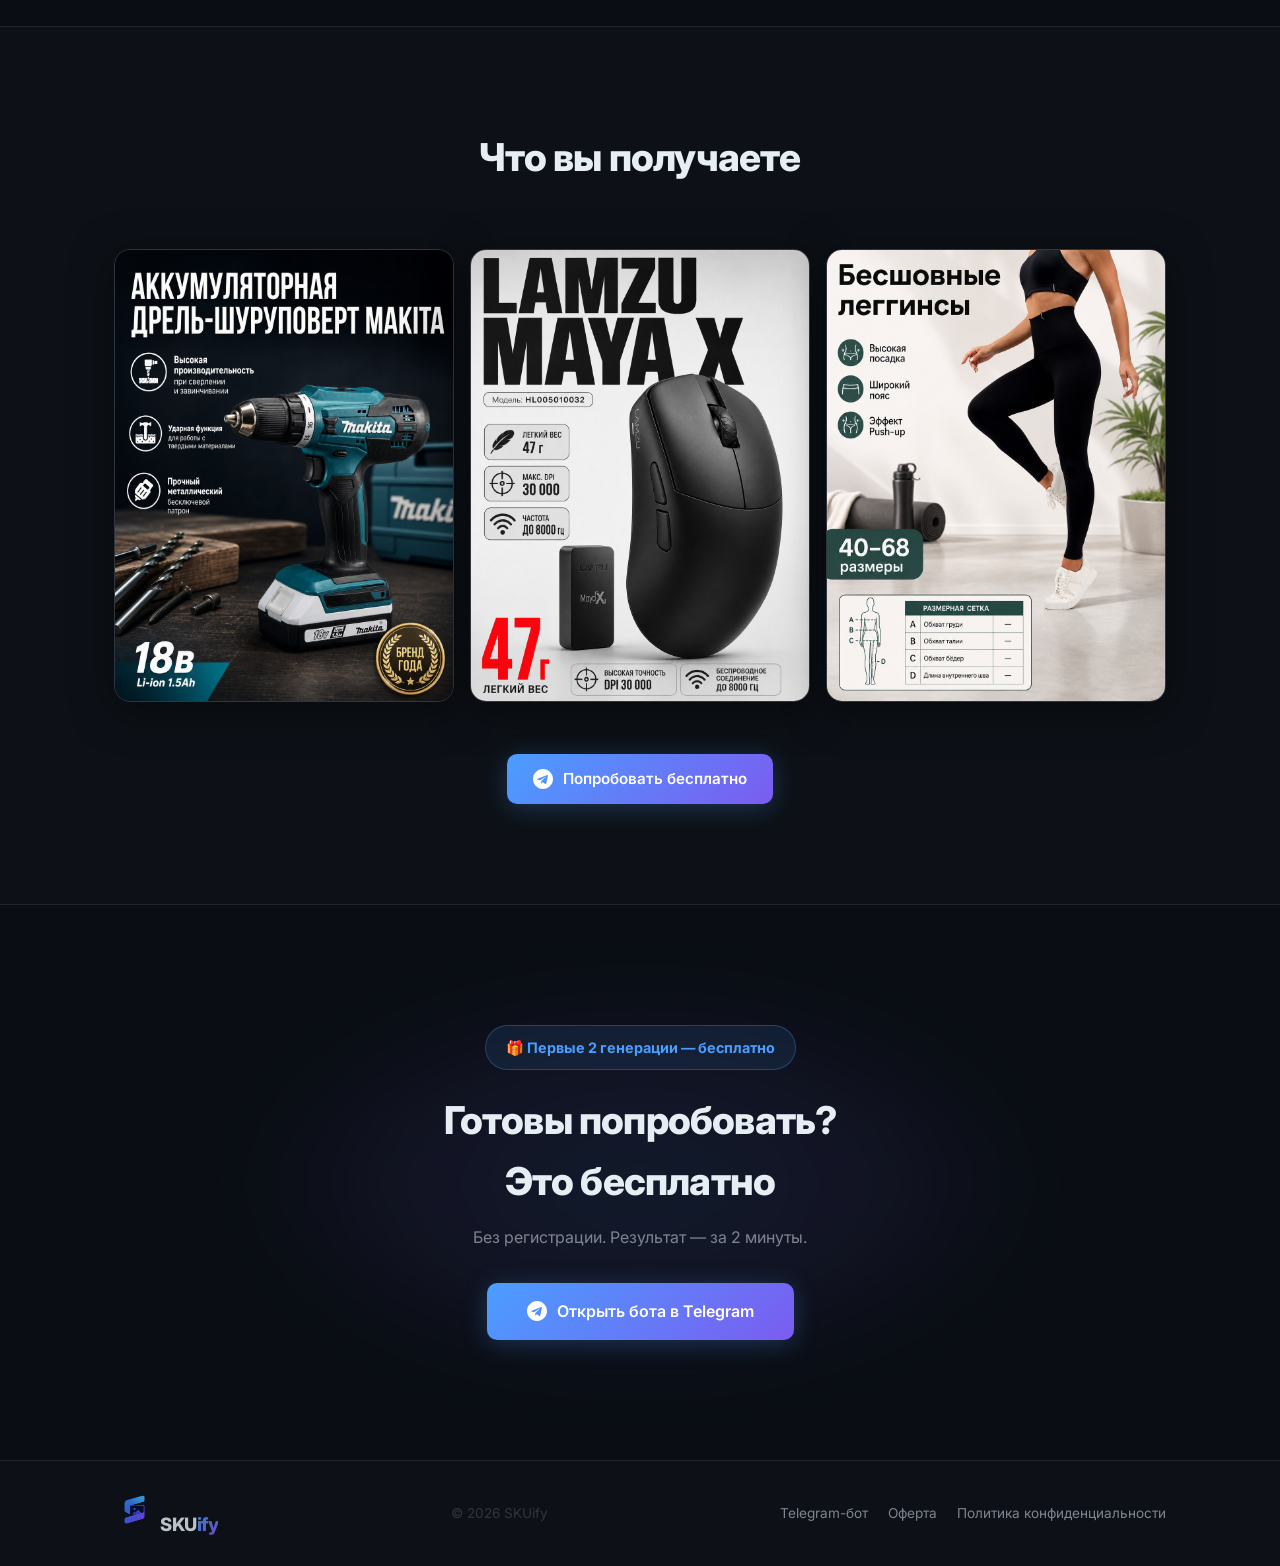
==== commit b9e68e2d: "Add files via upload" ====
--- a/index.html
+++ b/index.html
@@ -80,13 +80,13 @@
 
       <div class="hero__cards">
         <div class="hero__card hero__card--back">
-          <img src="images/leggings.jpg" alt="Пример карточки товара — леггинсы">
+          <img src="images/leggings.jpg" alt="Пример карточки товара — леггинсы" width="200" height="267" loading="lazy">
         </div>
         <div class="hero__card hero__card--mid">
-          <img src="images/lamzu.jpg" alt="Пример карточки товара — мышь Lamzu">
+          <img src="images/lamzu.jpg" alt="Пример карточки товара — мышь Lamzu" width="210" height="280" loading="lazy">
         </div>
         <div class="hero__card hero__card--front">
-          <img src="images/makita.jpg" alt="Пример карточки товара — дрель Makita">
+          <img src="images/makita.jpg" alt="Пример карточки товара — дрель Makita" width="225" height="300" loading="lazy">
         </div>
       </div>
     </div>
@@ -103,12 +103,12 @@
         <div class="step-row">
           <div class="step-row__visual">
             <div class="step-phone">
-              <img src="images/How1.PNG" alt="Шаг 1 — отправьте фото товара боту в Telegram">
+              <img src="images/How1.PNG" alt="Шаг 1 — отправьте фото товара боту в Telegram" width="240" height="480" loading="lazy">
             </div>
           </div>
           <div class="step-row__text">
-            <div class="step-icon">
-              <svg width="22" height="22" viewBox="0 0 24 24" fill="none" xmlns="http://www.w3.org/2000/svg">
+            <div class="step-icon" aria-label="Шаг 1 — отправьте фото" role="img">
+              <svg width="22" height="22" viewBox="0 0 24 24" fill="none" xmlns="http://www.w3.org/2000/svg" aria-hidden="true">
                 <rect x="3" y="3" width="18" height="18" rx="4" stroke="white" stroke-width="1.8" fill="none"/>
                 <circle cx="8.5" cy="8.5" r="1.5" fill="white"/>
                 <path d="M3 15l4.5-4.5 3 3 3-3.5 4.5 5" stroke="white" stroke-width="1.8" stroke-linecap="round" stroke-linejoin="round"/>
@@ -128,12 +128,12 @@
         <div class="step-row step-row--reverse">
           <div class="step-row__visual">
             <div class="step-phone">
-              <img src="images/How2.PNG" alt="Шаг 2 — ИИ анализирует товар и предлагает описание">
+              <img src="images/How2.PNG" alt="Шаг 2 — ИИ анализирует товар и предлагает описание" width="240" height="480" loading="lazy">
             </div>
           </div>
           <div class="step-row__text">
-            <div class="step-icon">
-              <svg width="22" height="22" viewBox="0 0 24 24" fill="none" xmlns="http://www.w3.org/2000/svg">
+            <div class="step-icon" aria-label="Шаг 2 — ИИ обрабатывает фото" role="img">
+              <svg width="22" height="22" viewBox="0 0 24 24" fill="none" xmlns="http://www.w3.org/2000/svg" aria-hidden="true">
                 <path d="M12 3C7 3 3 7 3 12s4 9 9 9 9-4 9-9" stroke="white" stroke-width="1.8" stroke-linecap="round"/>
                 <path d="M15 3.5C15 3.5 17 6 17 8" stroke="white" stroke-width="1.8" stroke-linecap="round"/>
                 <circle cx="12" cy="12" r="3" stroke="white" stroke-width="1.8"/>
@@ -154,12 +154,12 @@
         <div class="step-row">
           <div class="step-row__visual">
             <div class="step-phone">
-              <img src="images/How3.PNG" alt="Шаг 3 — готовые карточки товара в чате">
+              <img src="images/How3.PNG" alt="Шаг 3 — готовые карточки товара в чате" width="240" height="480" loading="lazy">
             </div>
           </div>
           <div class="step-row__text">
-            <div class="step-icon">
-              <svg width="22" height="22" viewBox="0 0 24 24" fill="none" xmlns="http://www.w3.org/2000/svg">
+            <div class="step-icon" aria-label="Шаг 3 — получите готовые карточки" role="img">
+              <svg width="22" height="22" viewBox="0 0 24 24" fill="none" xmlns="http://www.w3.org/2000/svg" aria-hidden="true">
                 <path d="M12 3v12M8 11l4 4 4-4" stroke="white" stroke-width="1.8" stroke-linecap="round" stroke-linejoin="round"/>
                 <path d="M4 17v1a2 2 0 002 2h12a2 2 0 002-2v-1" stroke="white" stroke-width="1.8" stroke-linecap="round"/>
               </svg>
@@ -179,9 +179,9 @@
     <div class="container">
       <h2 class="section-title" data-i18n="gallery_title">Что вы получаете</h2>
       <div class="gallery__grid">
-        <img src="images/makita.jpg" alt="Карточка товара Makita для Uzum Market">
-        <img src="images/lamzu.jpg" alt="Карточка товара Lamzu Maya X для Яндекс Маркета">
-        <img src="images/leggings.jpg" alt="Карточка товара леггинсы для маркетплейса">
+        <img src="images/makita.jpg" alt="Карточка товара Makita для Uzum Market" width="340" height="453" loading="lazy">
+        <img src="images/lamzu.jpg" alt="Карточка товара Lamzu Maya X для Яндекс Маркета" width="340" height="453" loading="lazy">
+        <img src="images/leggings.jpg" alt="Карточка товара леггинсы для маркетплейса" width="340" height="453" loading="lazy">
       </div>
       <div class="gallery__cta">
         <a href="https://t.me/SKUify_bot" class="btn btn--primary" target="_blank" rel="noopener noreferrer">
--- a/style.css
+++ b/style.css
@@ -277,7 +277,7 @@
   background: var(--bg);
   position: relative;
   overflow: hidden;
-  min-height: 100vh;
+  min-height: 100dvh;
   display: flex;
   align-items: center;
 }
@@ -810,3 +810,23 @@
     text-align: center;
   }
 }
+
+/* ── Reduced motion ── */
+@media (prefers-reduced-motion: reduce) {
+  *, *::before, *::after {
+    animation-duration: 0.01ms !important;
+    animation-iteration-count: 1 !important;
+    transition-duration: 0.01ms !important;
+  }
+
+  .hero__glow--blue,
+  .hero__glow--purple {
+    animation: none;
+  }
+
+  .step-icon {
+    opacity: 1;
+    transform: none;
+    transition: none;
+  }
+}
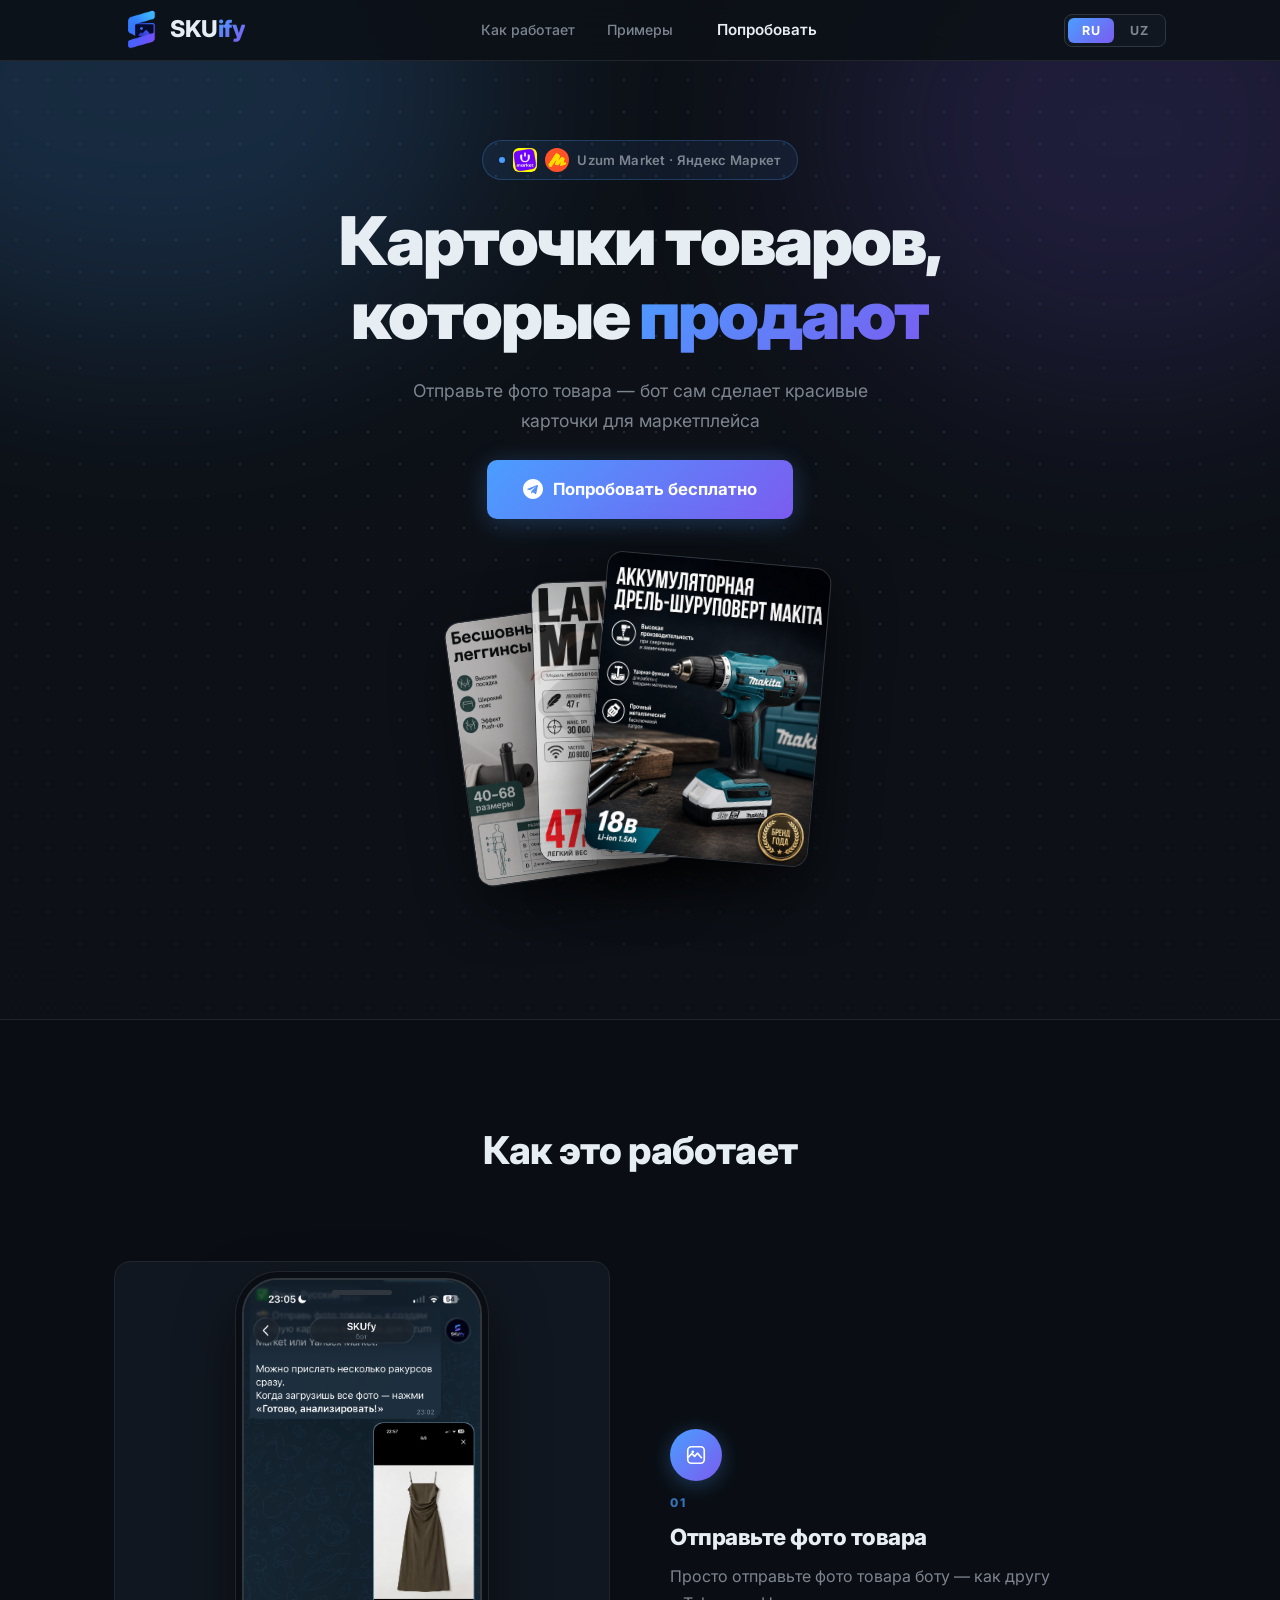
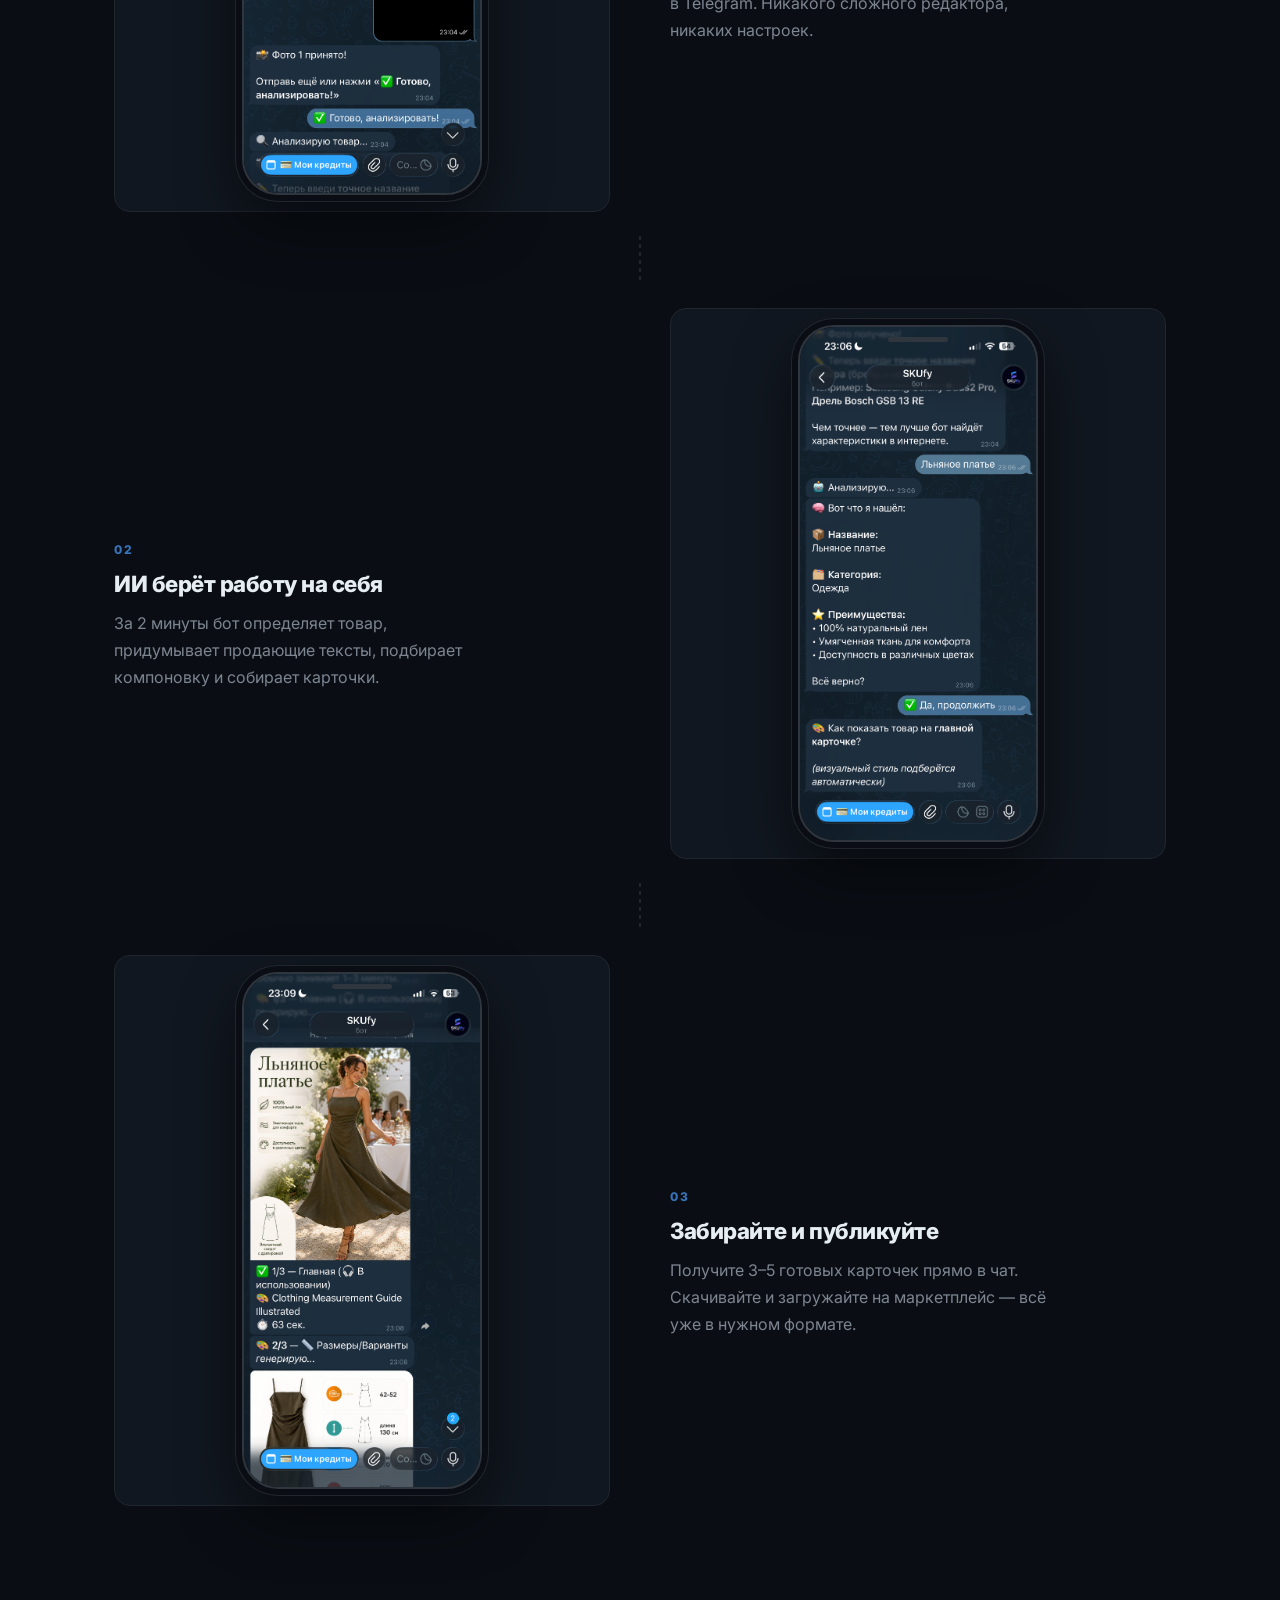
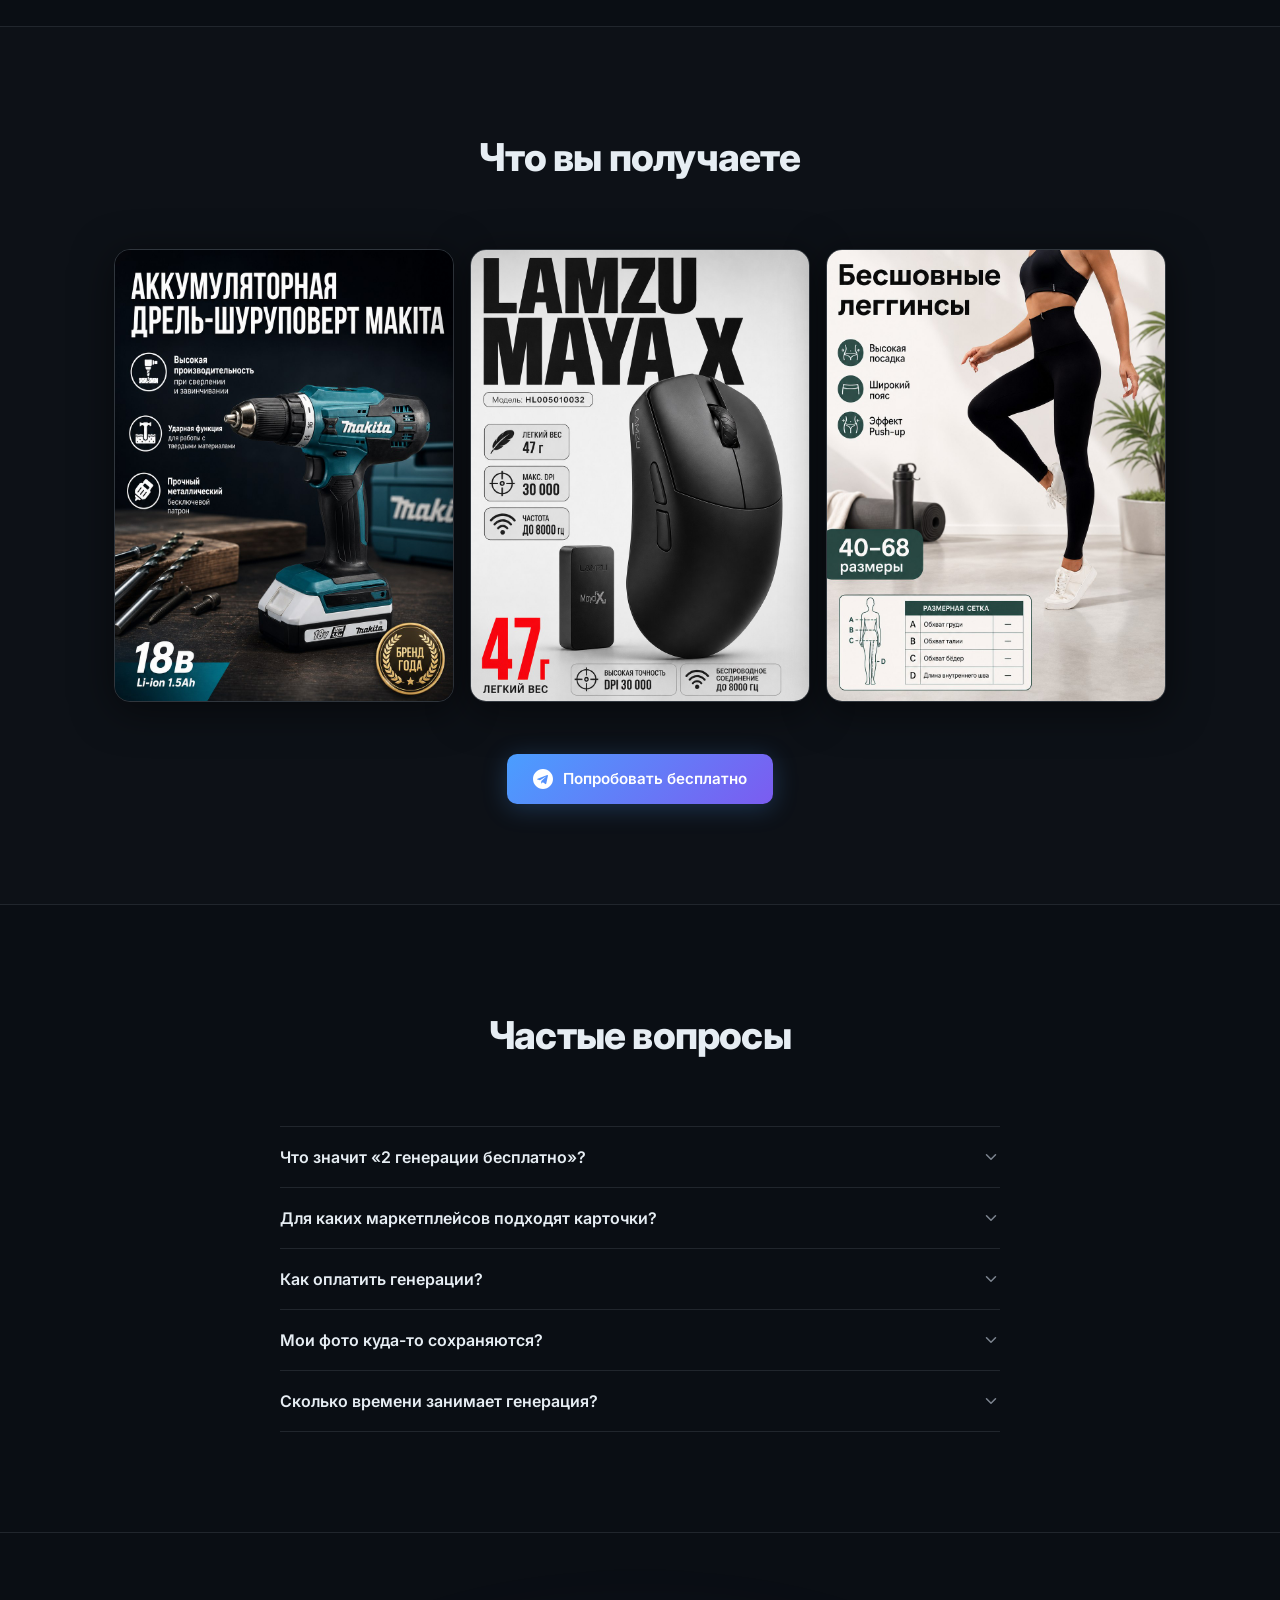
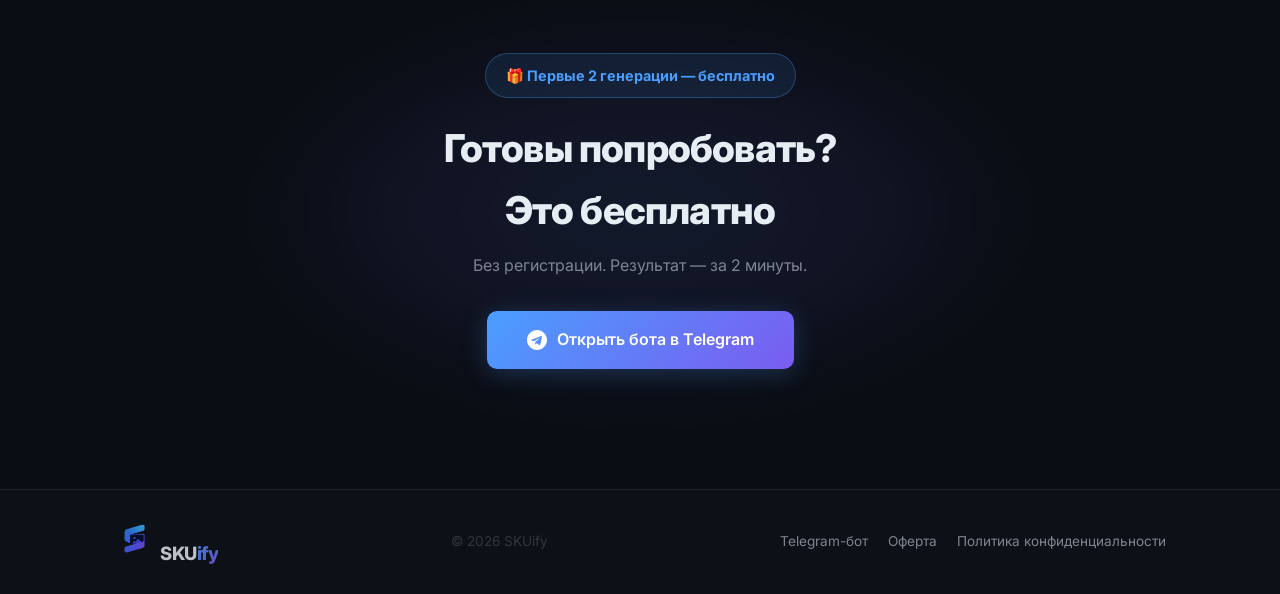
==== commit a4813e41: "Add files via upload" ====
--- a/index.html
+++ b/index.html
@@ -9,6 +9,7 @@
   <meta property="og:description" content="Отправьте фото товара в бота — ИИ создаст готовую карусель из 3–5 карточек для маркетплейса.">
   <meta property="og:image" content="images/og-image.jpg">
   <meta property="og:type" content="website">
+  <link rel="canonical" href="https://skuify.uz/">
   <link rel="preconnect" href="https://fonts.googleapis.com" />
   <link rel="preconnect" href="https://fonts.gstatic.com" crossorigin />
   <link href="https://fonts.googleapis.com/css2?family=Inter:wght@400;500;600;700;800;900&display=swap" rel="stylesheet" />
@@ -188,6 +189,76 @@
           <svg class="tg-icon" viewBox="0 0 24 24" fill="currentColor"><path d="M12 0C5.373 0 0 5.373 0 12s5.373 12 12 12 12-5.373 12-12S18.627 0 12 0zm5.894 8.221-1.97 9.28c-.145.658-.537.818-1.084.508l-3-2.21-1.447 1.394c-.16.16-.295.295-.605.295l.213-3.053 5.56-5.023c.242-.213-.054-.333-.373-.12L8.32 13.617l-2.96-.924c-.643-.204-.657-.643.136-.953l11.57-4.461c.537-.194 1.006.131.828.942z"/></svg>
           <span data-i18n="cta_free">Попробовать бесплатно</span>
         </a>
+      </div>
+    </div>
+  </section>
+
+  <!-- ===== FAQ ===== -->
+  <section class="faq" id="faq">
+    <div class="container">
+      <h2 class="section-title" data-i18n="faq_title">Частые вопросы</h2>
+      <div class="faq__list">
+
+        <div class="faq__item">
+          <button class="faq__q" aria-expanded="false">
+            <span data-i18n="faq1_q">Что значит «2 генерации бесплатно»?</span>
+            <svg class="faq__arrow" width="18" height="18" viewBox="0 0 24 24" fill="none" aria-hidden="true">
+              <path d="M6 9l6 6 6-6" stroke="currentColor" stroke-width="2" stroke-linecap="round" stroke-linejoin="round"/>
+            </svg>
+          </button>
+          <div class="faq__a" hidden>
+            <p data-i18n="faq1_a">После первого запуска бота вам автоматически начисляются 2 бесплатные генерации. Регистрация и оплата не нужны — просто отправьте фото товара и получите готовые карточки.</p>
+          </div>
+        </div>
+
+        <div class="faq__item">
+          <button class="faq__q" aria-expanded="false">
+            <span data-i18n="faq2_q">Для каких маркетплейсов подходят карточки?</span>
+            <svg class="faq__arrow" width="18" height="18" viewBox="0 0 24 24" fill="none" aria-hidden="true">
+              <path d="M6 9l6 6 6-6" stroke="currentColor" stroke-width="2" stroke-linecap="round" stroke-linejoin="round"/>
+            </svg>
+          </button>
+          <div class="faq__a" hidden>
+            <p data-i18n="faq2_a">Карточки создаются в формате 3:4, который подходит для Uzum Market и Яндекс Маркета. Карусель из 3–5 изображений — стандартный формат для этих платформ.</p>
+          </div>
+        </div>
+
+        <div class="faq__item">
+          <button class="faq__q" aria-expanded="false">
+            <span data-i18n="faq3_q">Как оплатить генерации?</span>
+            <svg class="faq__arrow" width="18" height="18" viewBox="0 0 24 24" fill="none" aria-hidden="true">
+              <path d="M6 9l6 6 6-6" stroke="currentColor" stroke-width="2" stroke-linecap="round" stroke-linejoin="round"/>
+            </svg>
+          </button>
+          <div class="faq__a" hidden>
+            <p data-i18n="faq3_a">Оплата через Click и Payme — карты Uzcard и Humo. Всё прямо в боте, без перехода на сторонние сайты.</p>
+          </div>
+        </div>
+
+        <div class="faq__item">
+          <button class="faq__q" aria-expanded="false">
+            <span data-i18n="faq4_q">Мои фото куда-то сохраняются?</span>
+            <svg class="faq__arrow" width="18" height="18" viewBox="0 0 24 24" fill="none" aria-hidden="true">
+              <path d="M6 9l6 6 6-6" stroke="currentColor" stroke-width="2" stroke-linecap="round" stroke-linejoin="round"/>
+            </svg>
+          </button>
+          <div class="faq__a" hidden>
+            <p data-i18n="faq4_a">Нет. Загруженные фото удаляются сразу после генерации карточек — обычно в течение нескольких минут. Мы не храним ваши изображения постоянно.</p>
+          </div>
+        </div>
+
+        <div class="faq__item">
+          <button class="faq__q" aria-expanded="false">
+            <span data-i18n="faq5_q">Сколько времени занимает генерация?</span>
+            <svg class="faq__arrow" width="18" height="18" viewBox="0 0 24 24" fill="none" aria-hidden="true">
+              <path d="M6 9l6 6 6-6" stroke="currentColor" stroke-width="2" stroke-linecap="round" stroke-linejoin="round"/>
+            </svg>
+          </button>
+          <div class="faq__a" hidden>
+            <p data-i18n="faq5_a">Обычно 1–3 минуты. Бот сообщит, когда карточки готовы — можно сразу скачивать и загружать на маркетплейс.</p>
+          </div>
+        </div>
+
       </div>
     </div>
   </section>
--- a/style.css
+++ b/style.css
@@ -811,6 +811,70 @@
   }
 }
 
+/* ── FAQ ── */
+.faq {
+  padding: 100px 0;
+  background: var(--bg-section);
+  border-top: 1px solid var(--border);
+}
+
+.faq__list {
+  max-width: 720px;
+  margin: 0 auto;
+  display: flex;
+  flex-direction: column;
+  gap: 0;
+}
+
+.faq__item {
+  border-bottom: 1px solid var(--border);
+}
+
+.faq__item:first-child {
+  border-top: 1px solid var(--border);
+}
+
+.faq__q {
+  width: 100%;
+  display: flex;
+  align-items: center;
+  justify-content: space-between;
+  gap: 16px;
+  padding: 20px 0;
+  background: none;
+  border: none;
+  cursor: pointer;
+  text-align: left;
+  color: var(--text);
+  font-size: 1rem;
+  font-weight: 600;
+  font-family: var(--font);
+  transition: color 0.15s;
+}
+
+.faq__q:hover { color: var(--accent); }
+
+.faq__arrow {
+  flex-shrink: 0;
+  color: var(--text-muted);
+  transition: transform 0.25s ease;
+}
+
+.faq__q[aria-expanded="true"] .faq__arrow {
+  transform: rotate(180deg);
+  color: var(--accent);
+}
+
+.faq__a {
+  padding-bottom: 20px;
+}
+
+.faq__a p {
+  color: var(--text-muted);
+  font-size: 0.95rem;
+  line-height: 1.8;
+}
+
 /* ── Reduced motion ── */
 @media (prefers-reduced-motion: reduce) {
   *, *::before, *::after {
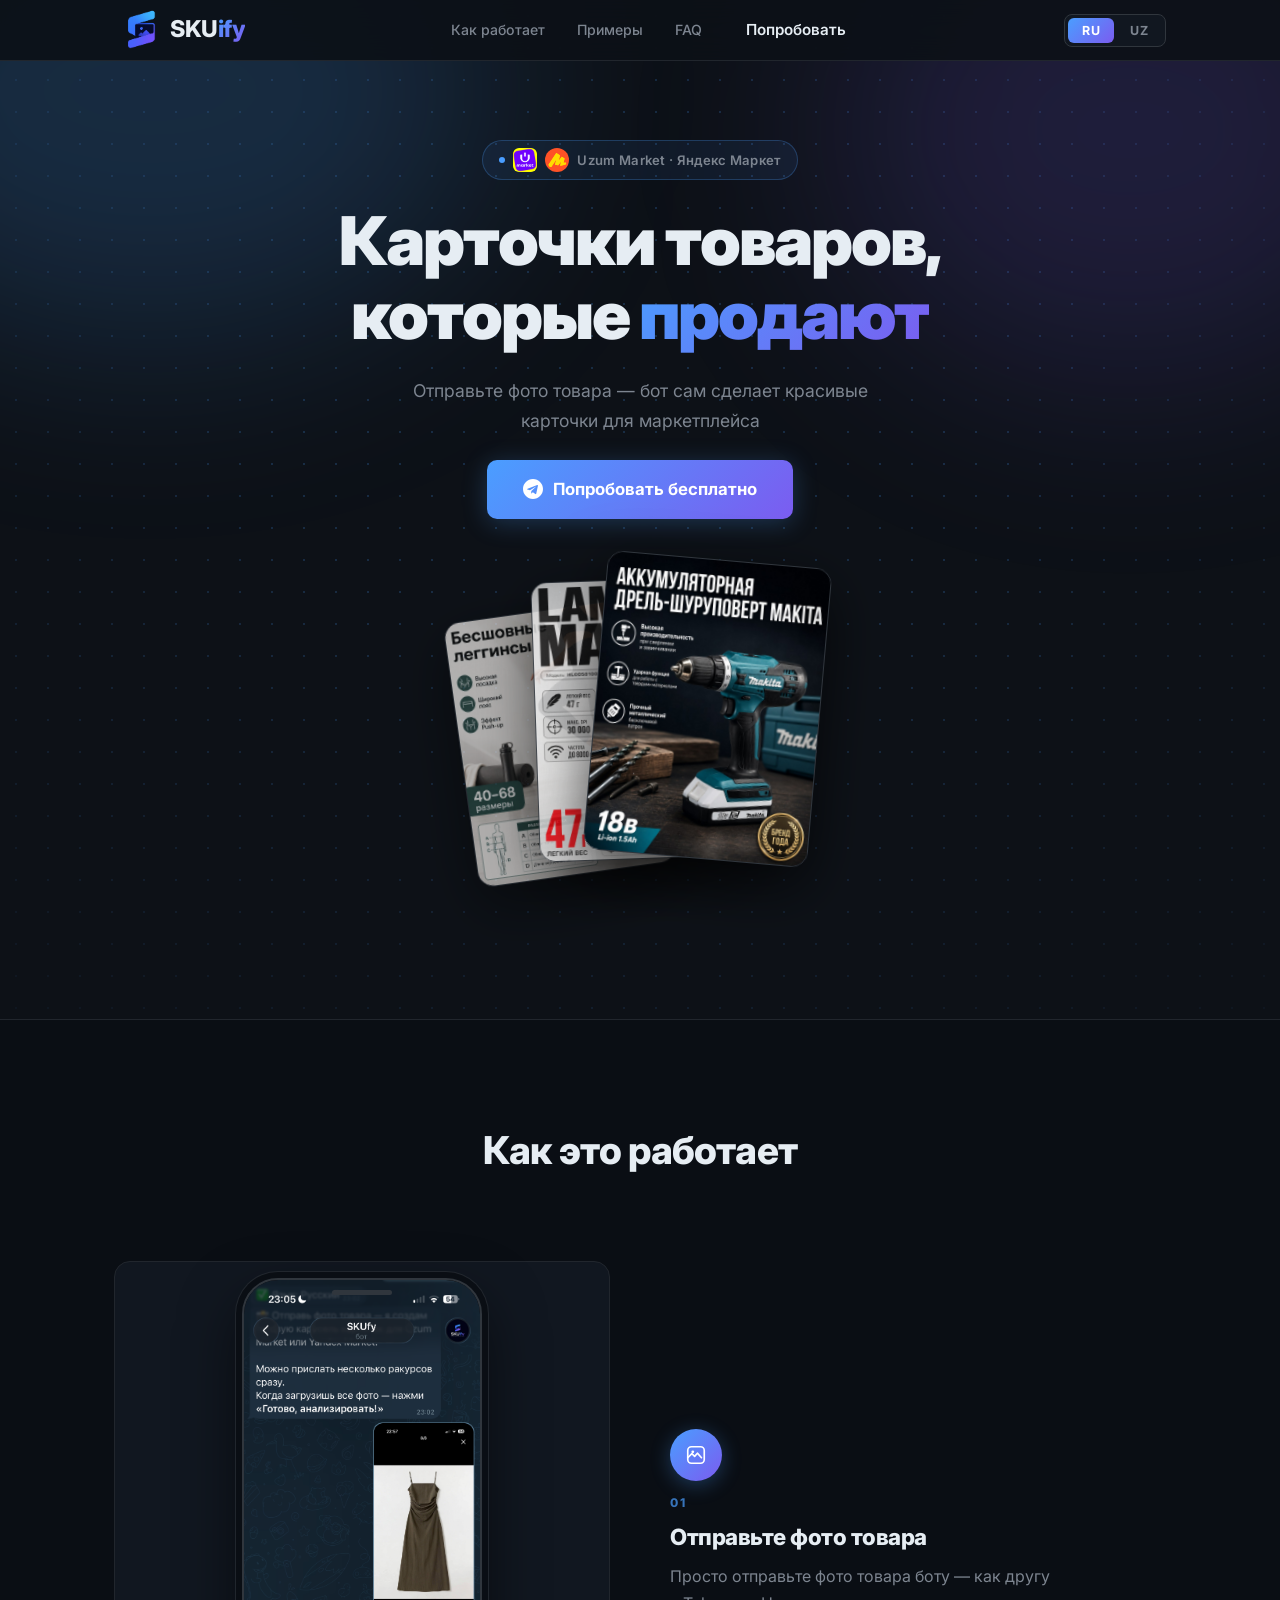
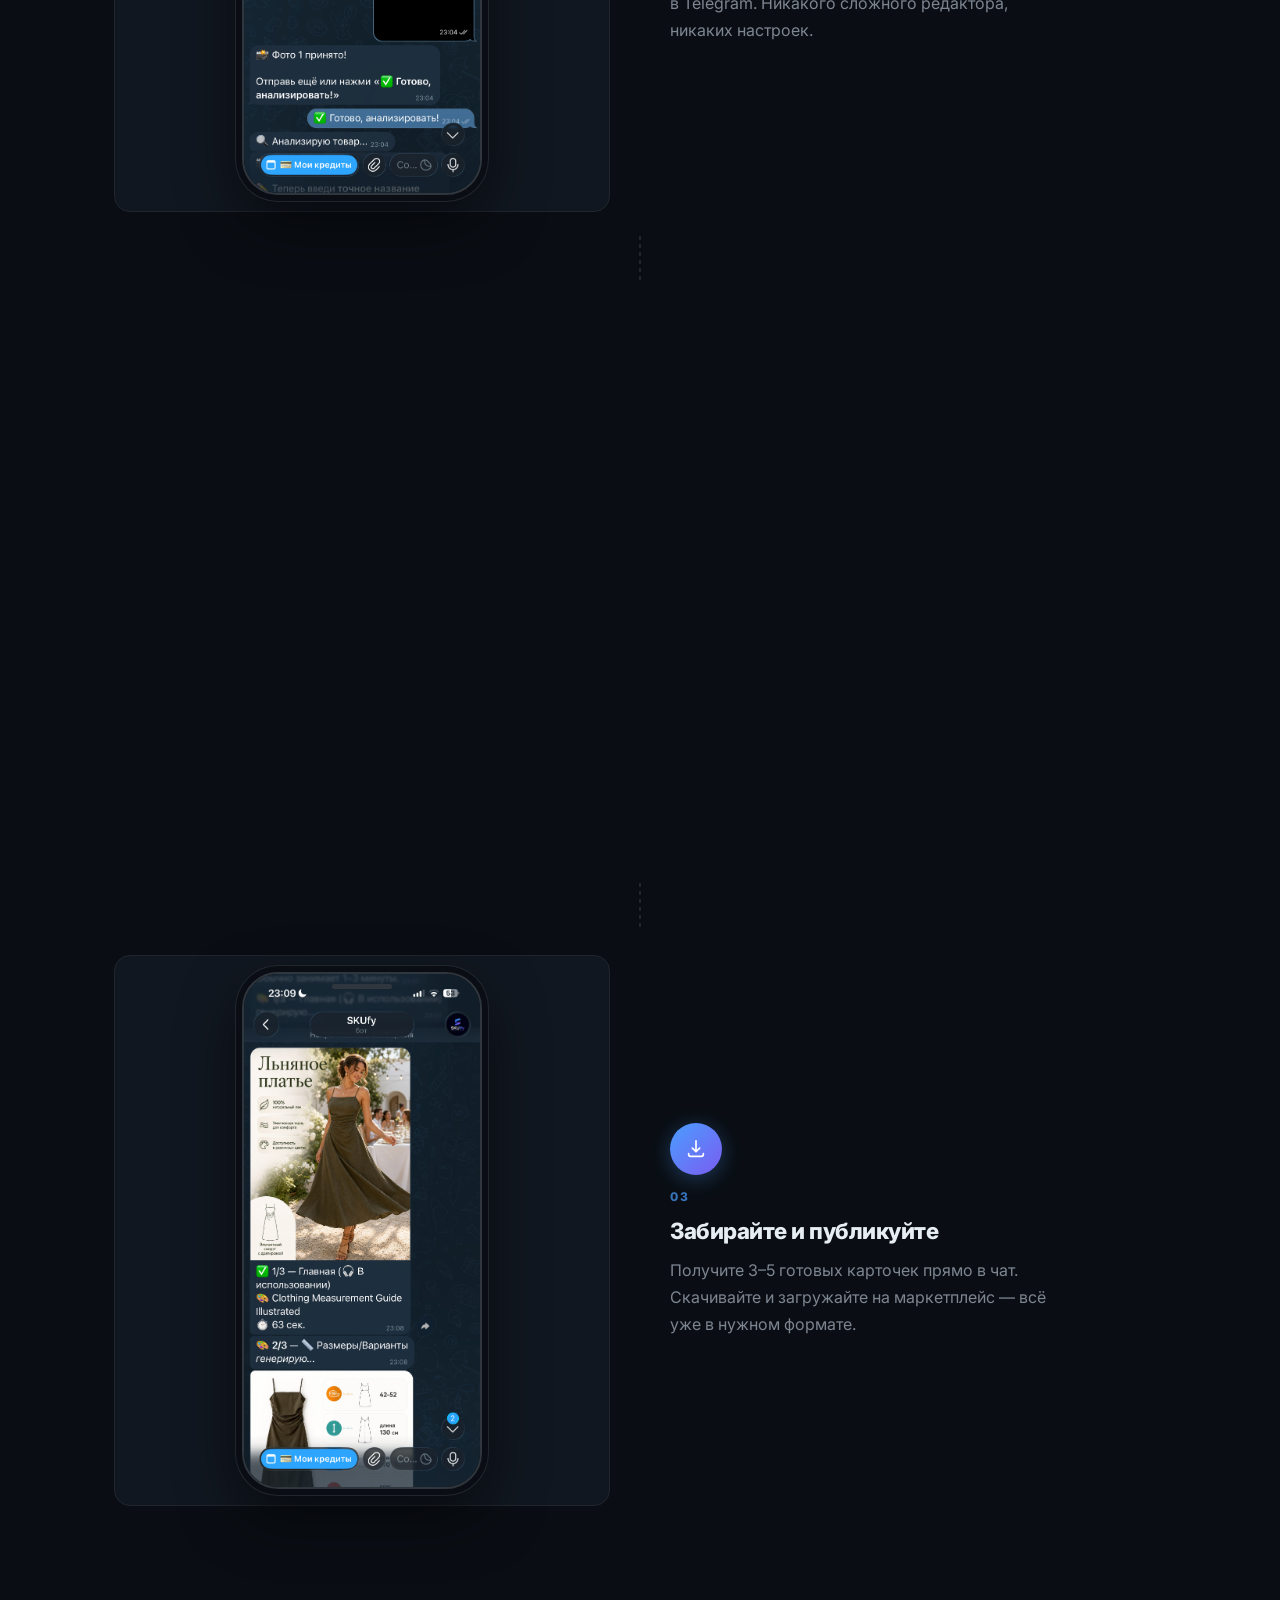
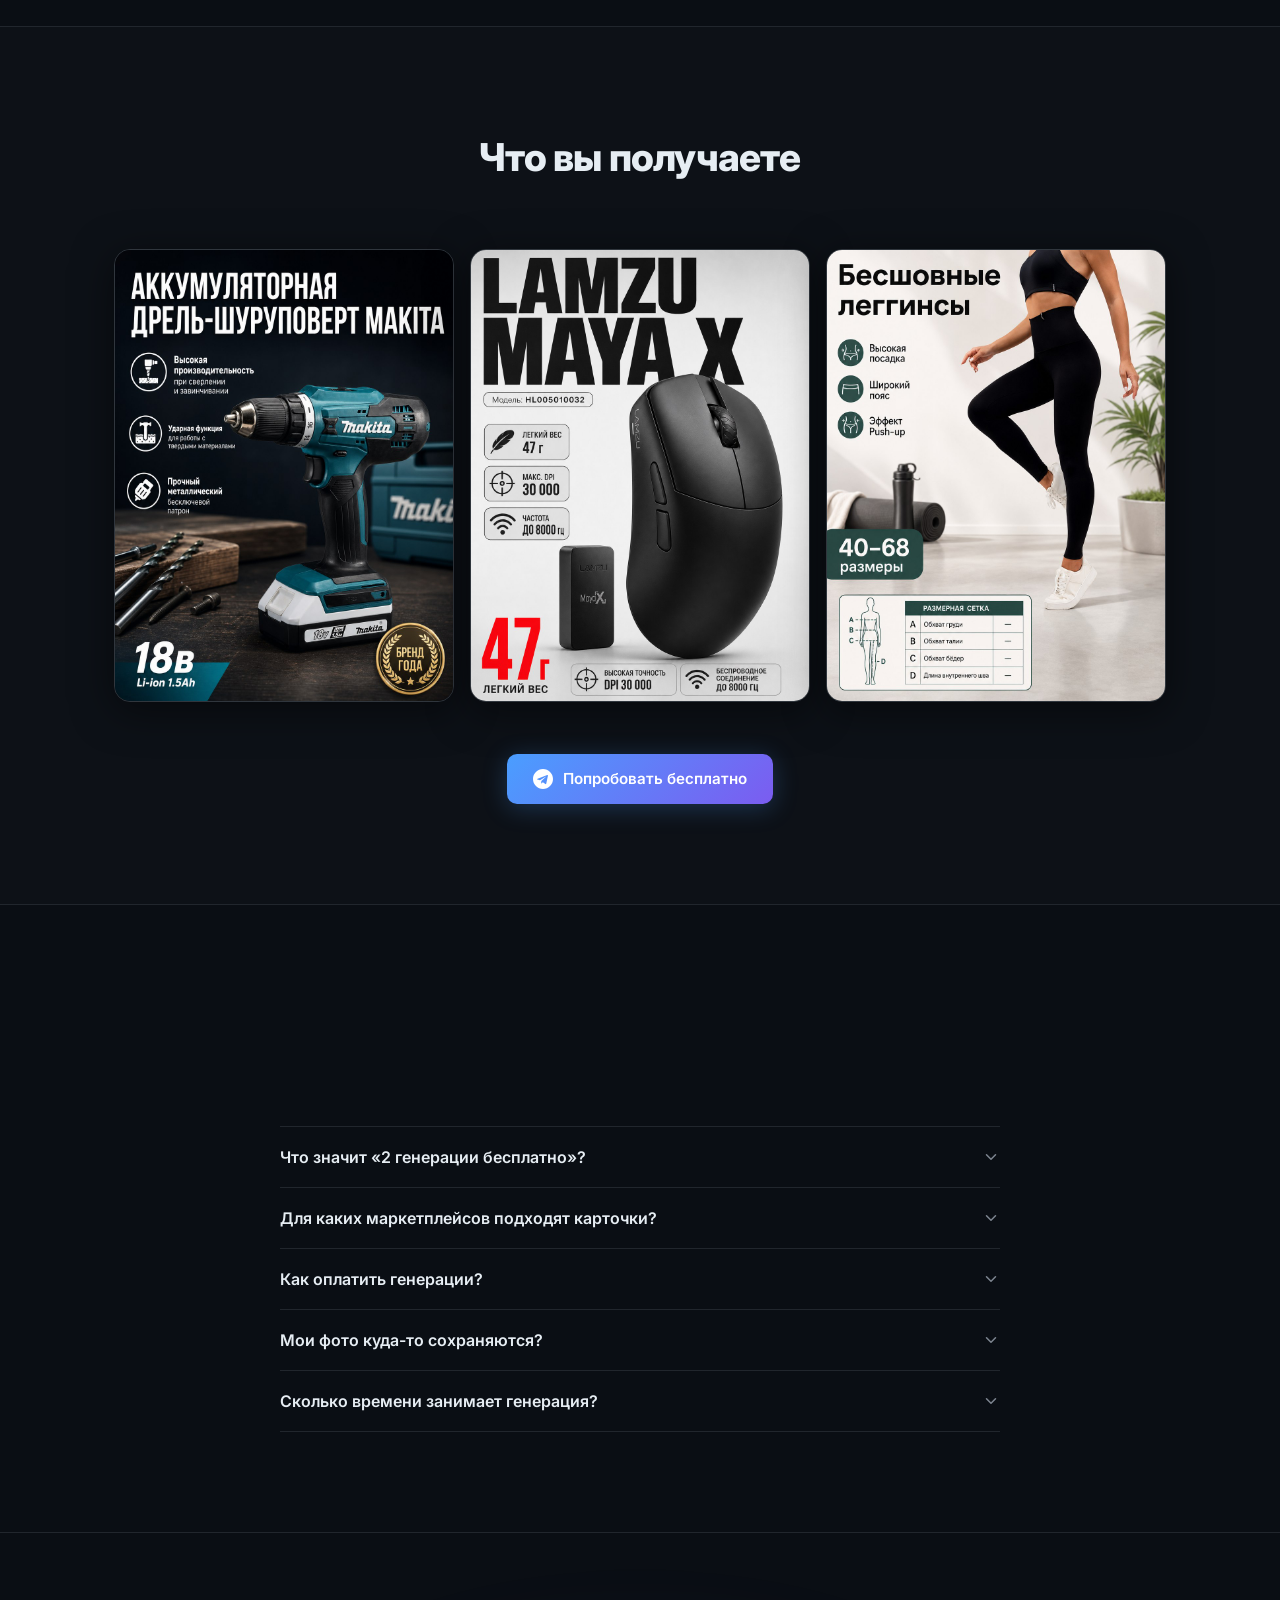
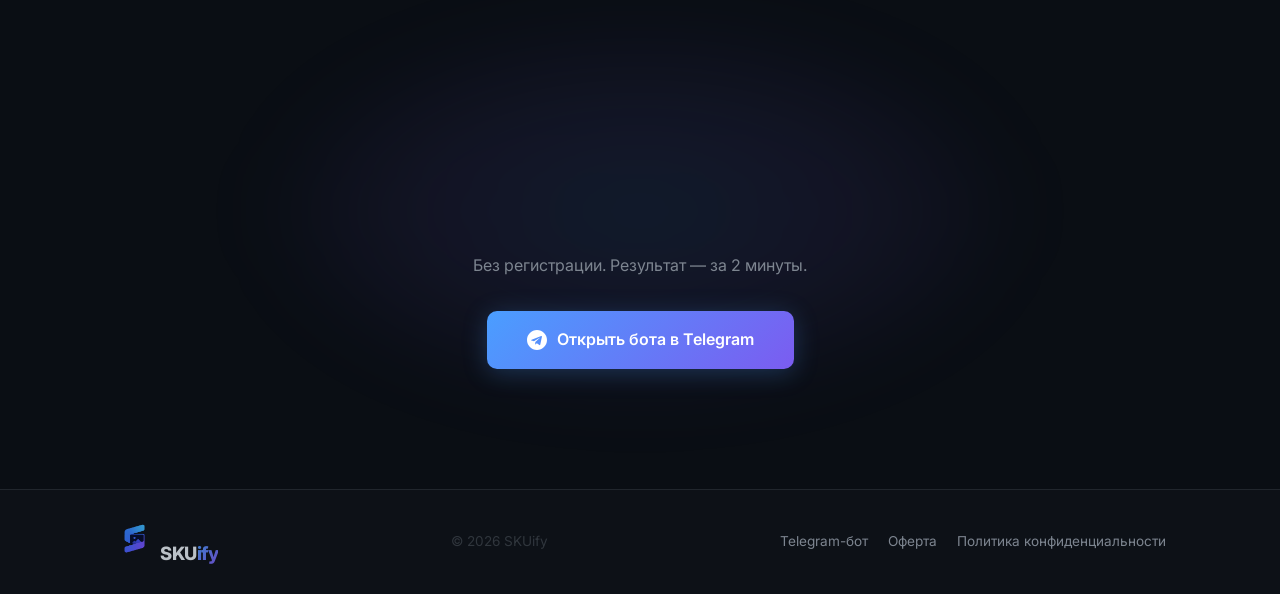
==== commit d11b3b73: "Initial commit: SKUify landing page with animations, FAQ, i18n RU/UZ" ====
--- a/index.html
+++ b/index.html
@@ -31,6 +31,7 @@
       <nav class="header__nav">
         <a href="#steps" class="nav-link" data-i18n="nav_how">Как работает</a>
         <a href="#gallery" class="nav-link" data-i18n="nav_examples">Примеры</a>
+        <a href="#faq" class="nav-link" data-i18n="nav_faq">FAQ</a>
         <a href="https://t.me/SKUify_bot" class="btn btn--outline" target="_blank" rel="noopener noreferrer" data-i18n="nav_cta">Попробовать</a>
       </nav>
 
@@ -50,6 +51,7 @@
     <div class="mobile-nav" id="mobileNav">
       <a href="#steps" class="mobile-nav__link" data-i18n="nav_how">Как работает</a>
       <a href="#gallery" class="mobile-nav__link" data-i18n="nav_examples">Примеры</a>
+      <a href="#faq" class="mobile-nav__link" data-i18n="nav_faq">FAQ</a>
       <a href="https://t.me/SKUify_bot" class="mobile-nav__link mobile-nav__cta" target="_blank" rel="noopener noreferrer" data-i18n="nav_cta">Попробовать</a>
     </div>
   </header>
@@ -96,18 +98,18 @@
   <!-- ===== HOW IT WORKS ===== -->
   <section class="steps" id="steps">
     <div class="container">
-      <h2 class="section-title" data-i18n="steps_title">Как это работает</h2>
+      <h2 class="section-title reveal" data-i18n="steps_title">Как это работает</h2>
 
       <div class="steps__list">
 
         <!-- Step 1 -->
         <div class="step-row">
-          <div class="step-row__visual">
+          <div class="step-row__visual reveal" data-delay="1">
             <div class="step-phone">
               <img src="images/How1.PNG" alt="Шаг 1 — отправьте фото товара боту в Telegram" width="240" height="480" loading="lazy">
             </div>
           </div>
-          <div class="step-row__text">
+          <div class="step-row__text reveal">
             <div class="step-icon" aria-label="Шаг 1 — отправьте фото" role="img">
               <svg width="22" height="22" viewBox="0 0 24 24" fill="none" xmlns="http://www.w3.org/2000/svg" aria-hidden="true">
                 <rect x="3" y="3" width="18" height="18" rx="4" stroke="white" stroke-width="1.8" fill="none"/>
@@ -127,12 +129,12 @@
 
         <!-- Step 2 -->
         <div class="step-row step-row--reverse">
-          <div class="step-row__visual">
+          <div class="step-row__visual reveal" data-delay="1">
             <div class="step-phone">
               <img src="images/How2.PNG" alt="Шаг 2 — ИИ анализирует товар и предлагает описание" width="240" height="480" loading="lazy">
             </div>
           </div>
-          <div class="step-row__text">
+          <div class="step-row__text reveal">
             <div class="step-icon" aria-label="Шаг 2 — ИИ обрабатывает фото" role="img">
               <svg width="22" height="22" viewBox="0 0 24 24" fill="none" xmlns="http://www.w3.org/2000/svg" aria-hidden="true">
                 <path d="M12 3C7 3 3 7 3 12s4 9 9 9 9-4 9-9" stroke="white" stroke-width="1.8" stroke-linecap="round"/>
@@ -153,12 +155,12 @@
 
         <!-- Step 3 -->
         <div class="step-row">
-          <div class="step-row__visual">
+          <div class="step-row__visual reveal" data-delay="1">
             <div class="step-phone">
               <img src="images/How3.PNG" alt="Шаг 3 — готовые карточки товара в чате" width="240" height="480" loading="lazy">
             </div>
           </div>
-          <div class="step-row__text">
+          <div class="step-row__text reveal">
             <div class="step-icon" aria-label="Шаг 3 — получите готовые карточки" role="img">
               <svg width="22" height="22" viewBox="0 0 24 24" fill="none" xmlns="http://www.w3.org/2000/svg" aria-hidden="true">
                 <path d="M12 3v12M8 11l4 4 4-4" stroke="white" stroke-width="1.8" stroke-linecap="round" stroke-linejoin="round"/>
@@ -178,11 +180,11 @@
   <!-- ===== RESULTS GALLERY ===== -->
   <section class="gallery" id="gallery">
     <div class="container">
-      <h2 class="section-title" data-i18n="gallery_title">Что вы получаете</h2>
+      <h2 class="section-title reveal" data-i18n="gallery_title">Что вы получаете</h2>
       <div class="gallery__grid">
-        <img src="images/makita.jpg" alt="Карточка товара Makita для Uzum Market" width="340" height="453" loading="lazy">
-        <img src="images/lamzu.jpg" alt="Карточка товара Lamzu Maya X для Яндекс Маркета" width="340" height="453" loading="lazy">
-        <img src="images/leggings.jpg" alt="Карточка товара леггинсы для маркетплейса" width="340" height="453" loading="lazy">
+        <img src="images/makita.jpg" alt="Карточка товара Makita для Uzum Market" width="340" height="453" loading="lazy" class="reveal">
+        <img src="images/lamzu.jpg" alt="Карточка товара Lamzu Maya X для Яндекс Маркета" width="340" height="453" loading="lazy" class="reveal" data-delay="1">
+        <img src="images/leggings.jpg" alt="Карточка товара леггинсы для маркетплейса" width="340" height="453" loading="lazy" class="reveal" data-delay="2">
       </div>
       <div class="gallery__cta">
         <a href="https://t.me/SKUify_bot" class="btn btn--primary" target="_blank" rel="noopener noreferrer">
@@ -196,7 +198,7 @@
   <!-- ===== FAQ ===== -->
   <section class="faq" id="faq">
     <div class="container">
-      <h2 class="section-title" data-i18n="faq_title">Частые вопросы</h2>
+      <h2 class="section-title reveal" data-i18n="faq_title">Частые вопросы</h2>
       <div class="faq__list">
 
         <div class="faq__item">
@@ -267,8 +269,8 @@
   <section class="cta-block">
     <div class="cta-block__glow"></div>
     <div class="container cta-block__inner">
-      <div class="cta-block__free-badge" data-i18n="cta_free_badge">🎁 Первые 2 генерации — бесплатно</div>
-      <h2 class="section-title" data-i18n="cta_title">Готовы попробовать?<br>Это бесплатно</h2>
+      <div class="cta-block__free-badge reveal" data-i18n="cta_free_badge">🎁 Первые 2 генерации — бесплатно</div>
+      <h2 class="section-title reveal" data-delay="1" data-i18n="cta_title">Готовы попробовать?<br>Это бесплатно</h2>
       <p class="cta-block__sub" data-i18n="cta_sub">Без регистрации. Результат — за 2 минуты.</p>
       <a href="https://t.me/SKUify_bot" class="btn btn--primary btn--large" target="_blank" rel="noopener noreferrer">
         <svg class="tg-icon" viewBox="0 0 24 24" fill="currentColor"><path d="M12 0C5.373 0 0 5.373 0 12s5.373 12 12 12 12-5.373 12-12S18.627 0 12 0zm5.894 8.221-1.97 9.28c-.145.658-.537.818-1.084.508l-3-2.21-1.447 1.394c-.16.16-.295.295-.605.295l.213-3.053 5.56-5.023c.242-.213-.054-.333-.373-.12L8.32 13.617l-2.96-.924c-.643-.204-.657-.643.136-.953l11.57-4.461c.537-.194 1.006.131.828.942z"/></svg>
--- a/style.css
+++ b/style.css
@@ -456,15 +456,7 @@
   z-index: 3;
 }
 
-.hero__cards:hover .hero__card--back {
-  transform: rotate(-12deg) translateX(-8px);
-}
-.hero__cards:hover .hero__card--mid {
-  transform: rotate(-4deg) translateY(-4px);
-}
-.hero__cards:hover .hero__card--front {
-  transform: rotate(7deg) translateX(8px) translateY(-4px);
-}
+/* card hover handled by JS 3D tilt */
 
 /* ── Steps ── */
 .steps {
@@ -875,6 +867,47 @@
   line-height: 1.8;
 }
 
+/* ── Scroll-reveal base ── */
+.reveal {
+  opacity: 0;
+  transform: translateY(28px);
+  transition: opacity 0.6s ease, transform 0.6s ease;
+}
+
+.reveal.revealed {
+  opacity: 1;
+  transform: translateY(0);
+}
+
+/* Stagger delays for siblings */
+.reveal[data-delay="1"] { transition-delay: 0.1s; }
+.reveal[data-delay="2"] { transition-delay: 0.2s; }
+.reveal[data-delay="3"] { transition-delay: 0.3s; }
+
+/* Gallery items scale-in */
+.gallery__grid img {
+  transform-origin: center bottom;
+}
+
+.gallery__grid img.reveal {
+  transform: translateY(20px) scale(0.96);
+}
+
+.gallery__grid img.revealed {
+  transform: translateY(0) scale(1);
+}
+
+/* Hero cards 3D tilt — applied via JS inline style on .hero__cards */
+.hero__cards {
+  transform-style: preserve-3d;
+  perspective: 800px;
+  will-change: transform;
+}
+
+.hero__cards .hero__card {
+  will-change: transform;
+}
+
 /* ── Reduced motion ── */
 @media (prefers-reduced-motion: reduce) {
   *, *::before, *::after {
@@ -893,4 +926,10 @@
     transform: none;
     transition: none;
   }
-}
+
+  .reveal {
+    opacity: 1;
+    transform: none;
+    transition: none;
+  }
+}
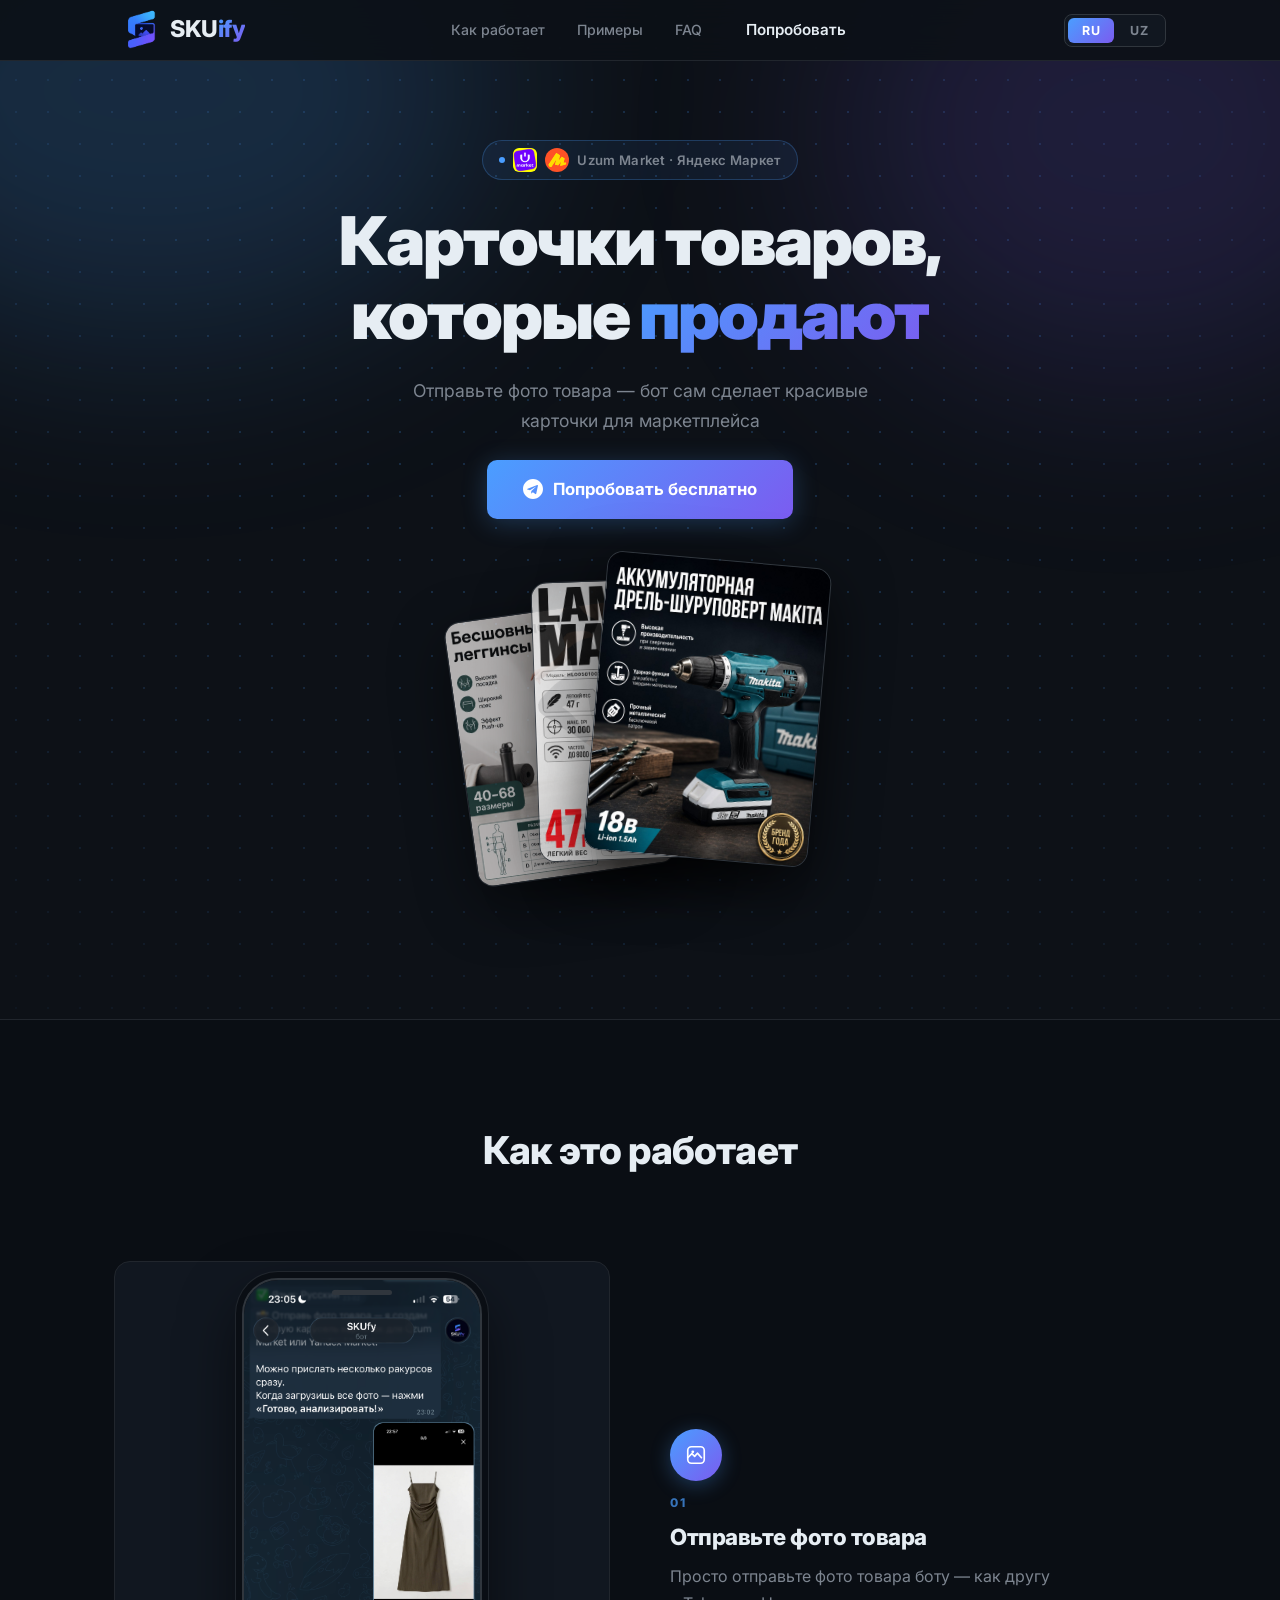
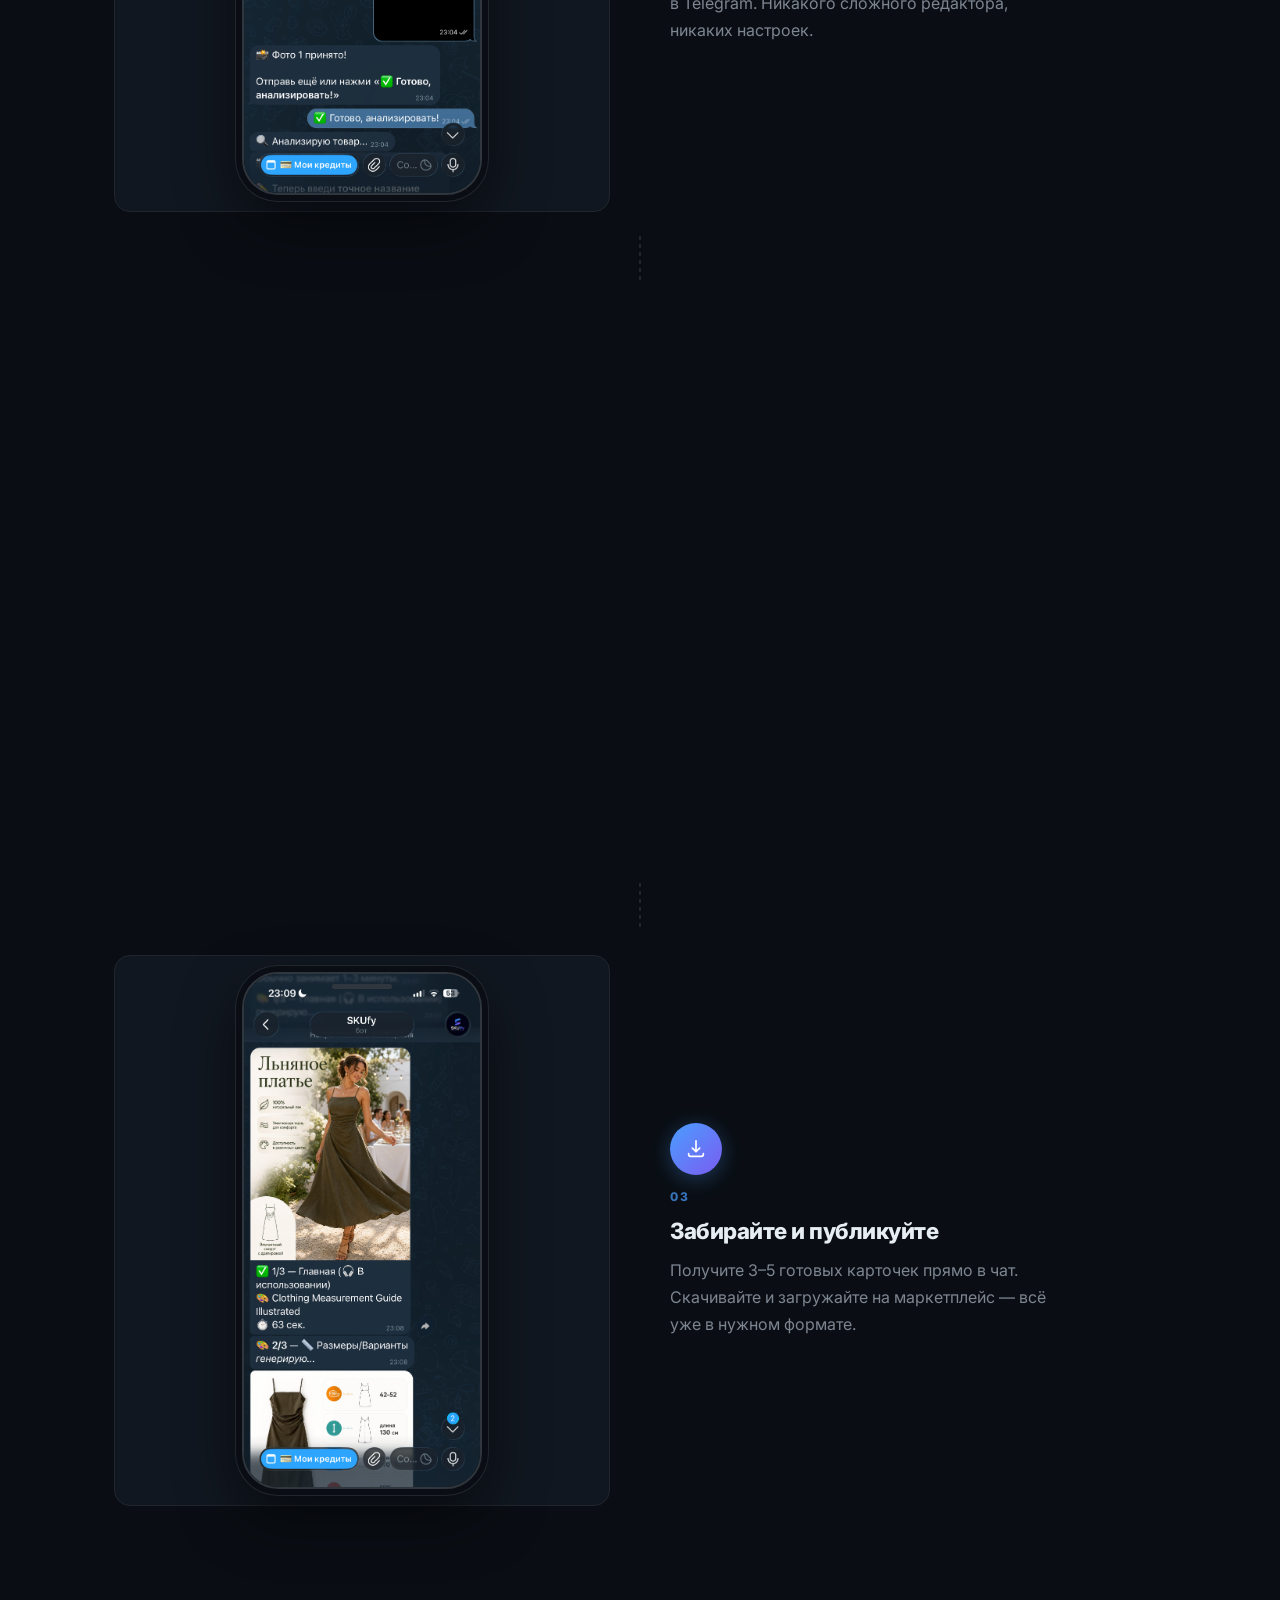
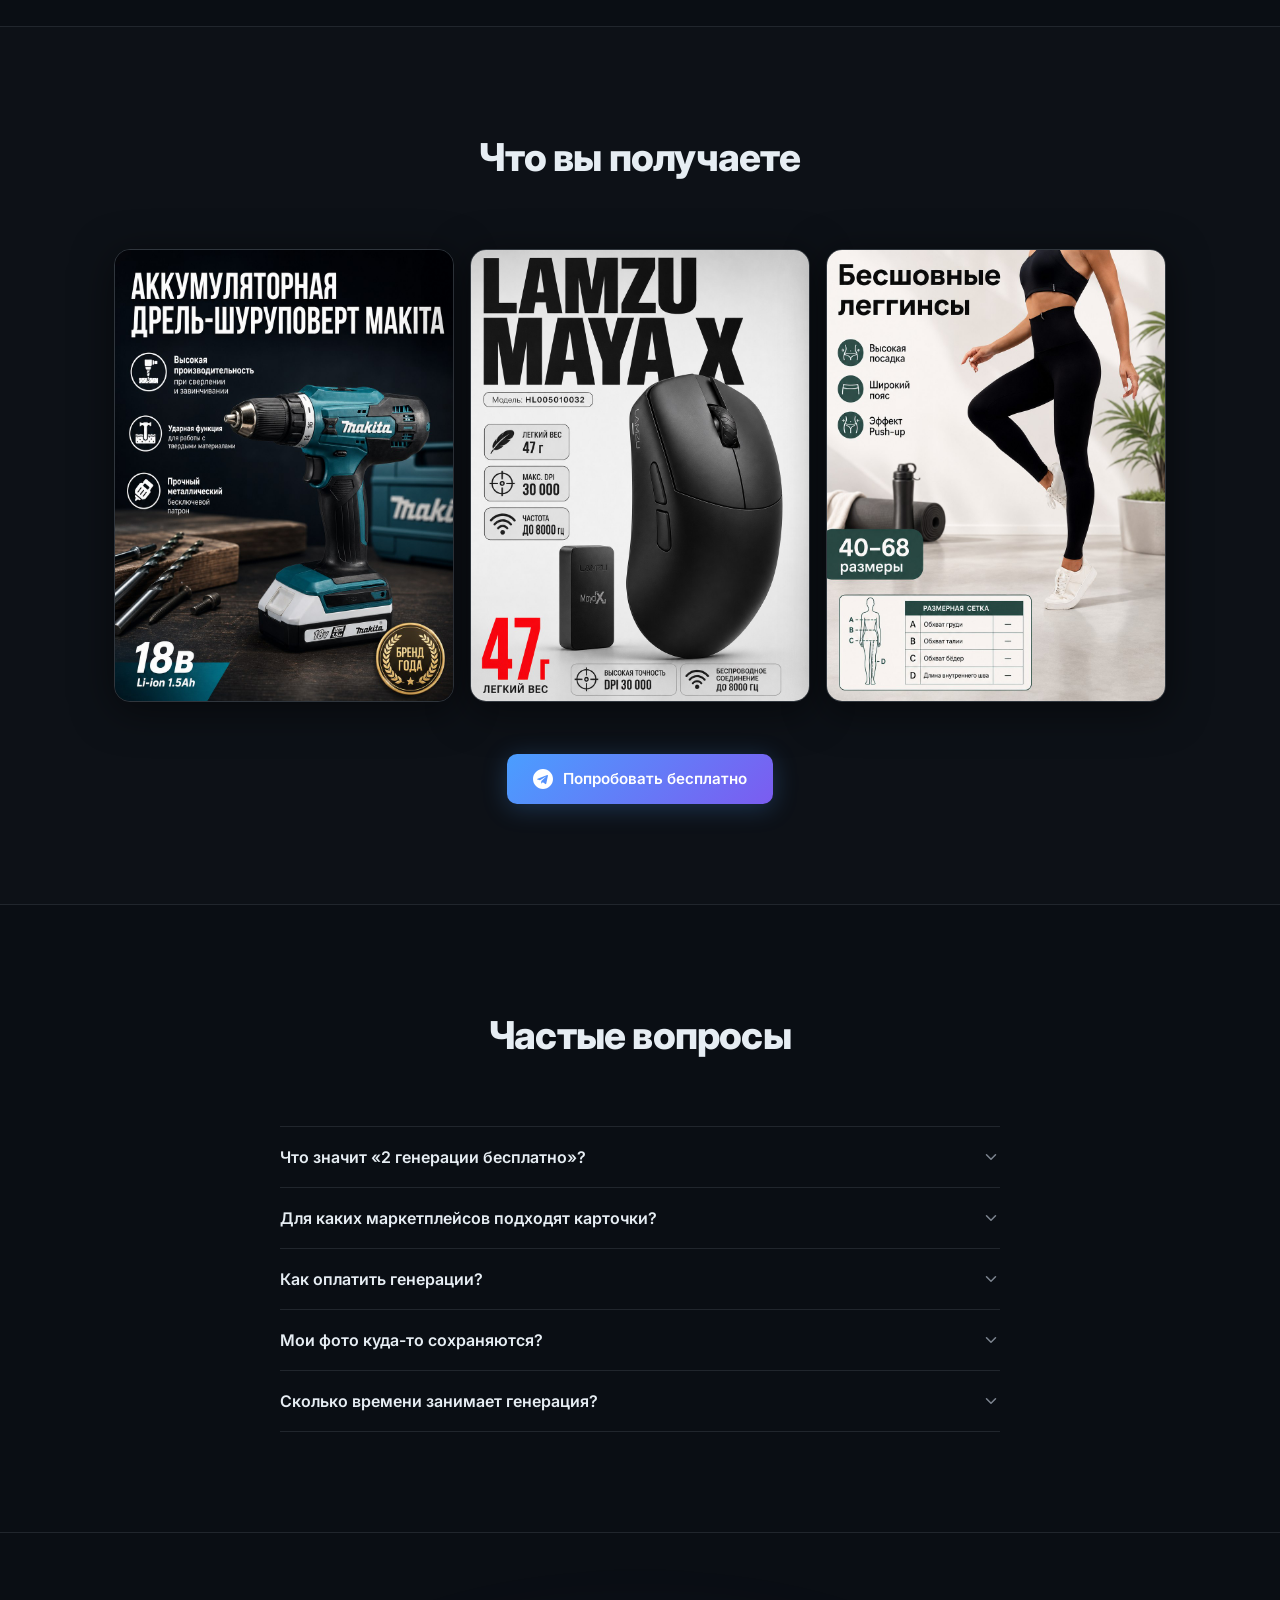
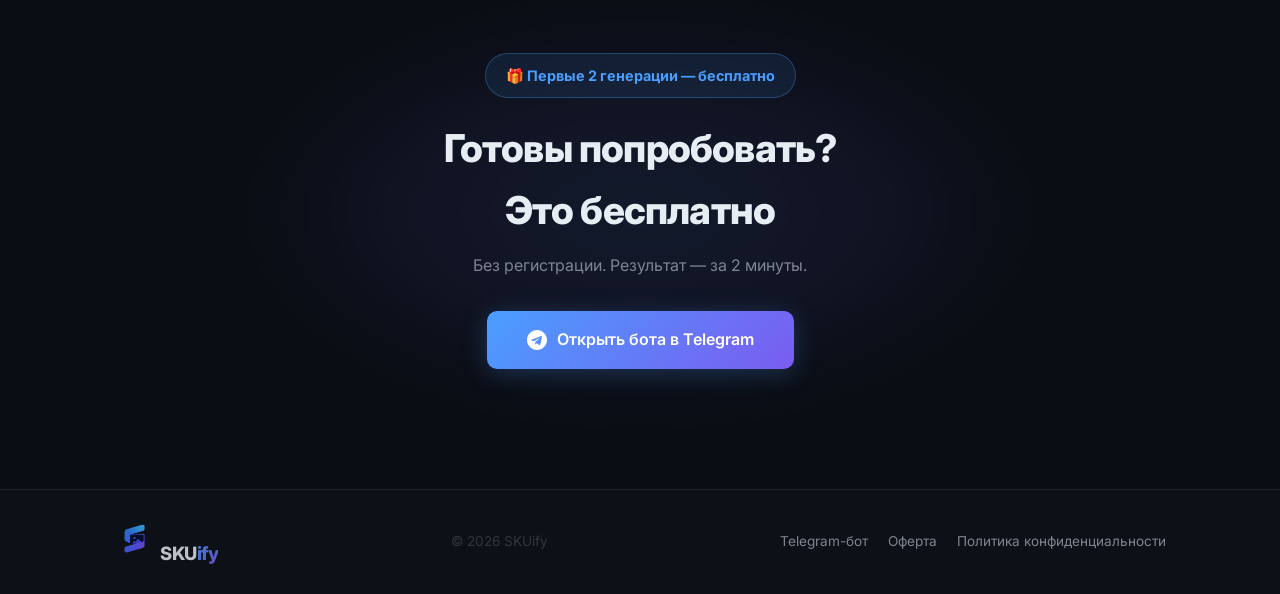
==== commit ef6ff8b1: "Fix animations: clean up reveal conflicts, simplify card parallax" ====
--- a/index.html
+++ b/index.html
@@ -182,9 +182,9 @@
     <div class="container">
       <h2 class="section-title reveal" data-i18n="gallery_title">Что вы получаете</h2>
       <div class="gallery__grid">
-        <img src="images/makita.jpg" alt="Карточка товара Makita для Uzum Market" width="340" height="453" loading="lazy" class="reveal">
-        <img src="images/lamzu.jpg" alt="Карточка товара Lamzu Maya X для Яндекс Маркета" width="340" height="453" loading="lazy" class="reveal" data-delay="1">
-        <img src="images/leggings.jpg" alt="Карточка товара леггинсы для маркетплейса" width="340" height="453" loading="lazy" class="reveal" data-delay="2">
+        <img src="images/makita.jpg" alt="Карточка товара Makita для Uzum Market" width="340" height="453" loading="lazy">
+        <img src="images/lamzu.jpg" alt="Карточка товара Lamzu Maya X для Яндекс Маркета" width="340" height="453" loading="lazy">
+        <img src="images/leggings.jpg" alt="Карточка товара леггинсы для маркетплейса" width="340" height="453" loading="lazy">
       </div>
       <div class="gallery__cta">
         <a href="https://t.me/SKUify_bot" class="btn btn--primary" target="_blank" rel="noopener noreferrer">
--- a/style.css
+++ b/style.css
@@ -867,11 +867,11 @@
   line-height: 1.8;
 }
 
-/* ── Scroll-reveal base ── */
+/* ── Scroll-reveal ── */
 .reveal {
   opacity: 0;
-  transform: translateY(28px);
-  transition: opacity 0.6s ease, transform 0.6s ease;
+  transform: translateY(24px);
+  transition: opacity 0.55s ease, transform 0.55s ease;
 }
 
 .reveal.revealed {
@@ -879,34 +879,9 @@
   transform: translateY(0);
 }
 
-/* Stagger delays for siblings */
-.reveal[data-delay="1"] { transition-delay: 0.1s; }
-.reveal[data-delay="2"] { transition-delay: 0.2s; }
-.reveal[data-delay="3"] { transition-delay: 0.3s; }
-
-/* Gallery items scale-in */
-.gallery__grid img {
-  transform-origin: center bottom;
-}
-
-.gallery__grid img.reveal {
-  transform: translateY(20px) scale(0.96);
-}
-
-.gallery__grid img.revealed {
-  transform: translateY(0) scale(1);
-}
-
-/* Hero cards 3D tilt — applied via JS inline style on .hero__cards */
-.hero__cards {
-  transform-style: preserve-3d;
-  perspective: 800px;
-  will-change: transform;
-}
-
-.hero__cards .hero__card {
-  will-change: transform;
-}
+.reveal[data-delay="1"] { transition-delay: 0.12s; }
+.reveal[data-delay="2"] { transition-delay: 0.24s; }
+.reveal[data-delay="3"] { transition-delay: 0.36s; }
 
 /* ── Reduced motion ── */
 @media (prefers-reduced-motion: reduce) {
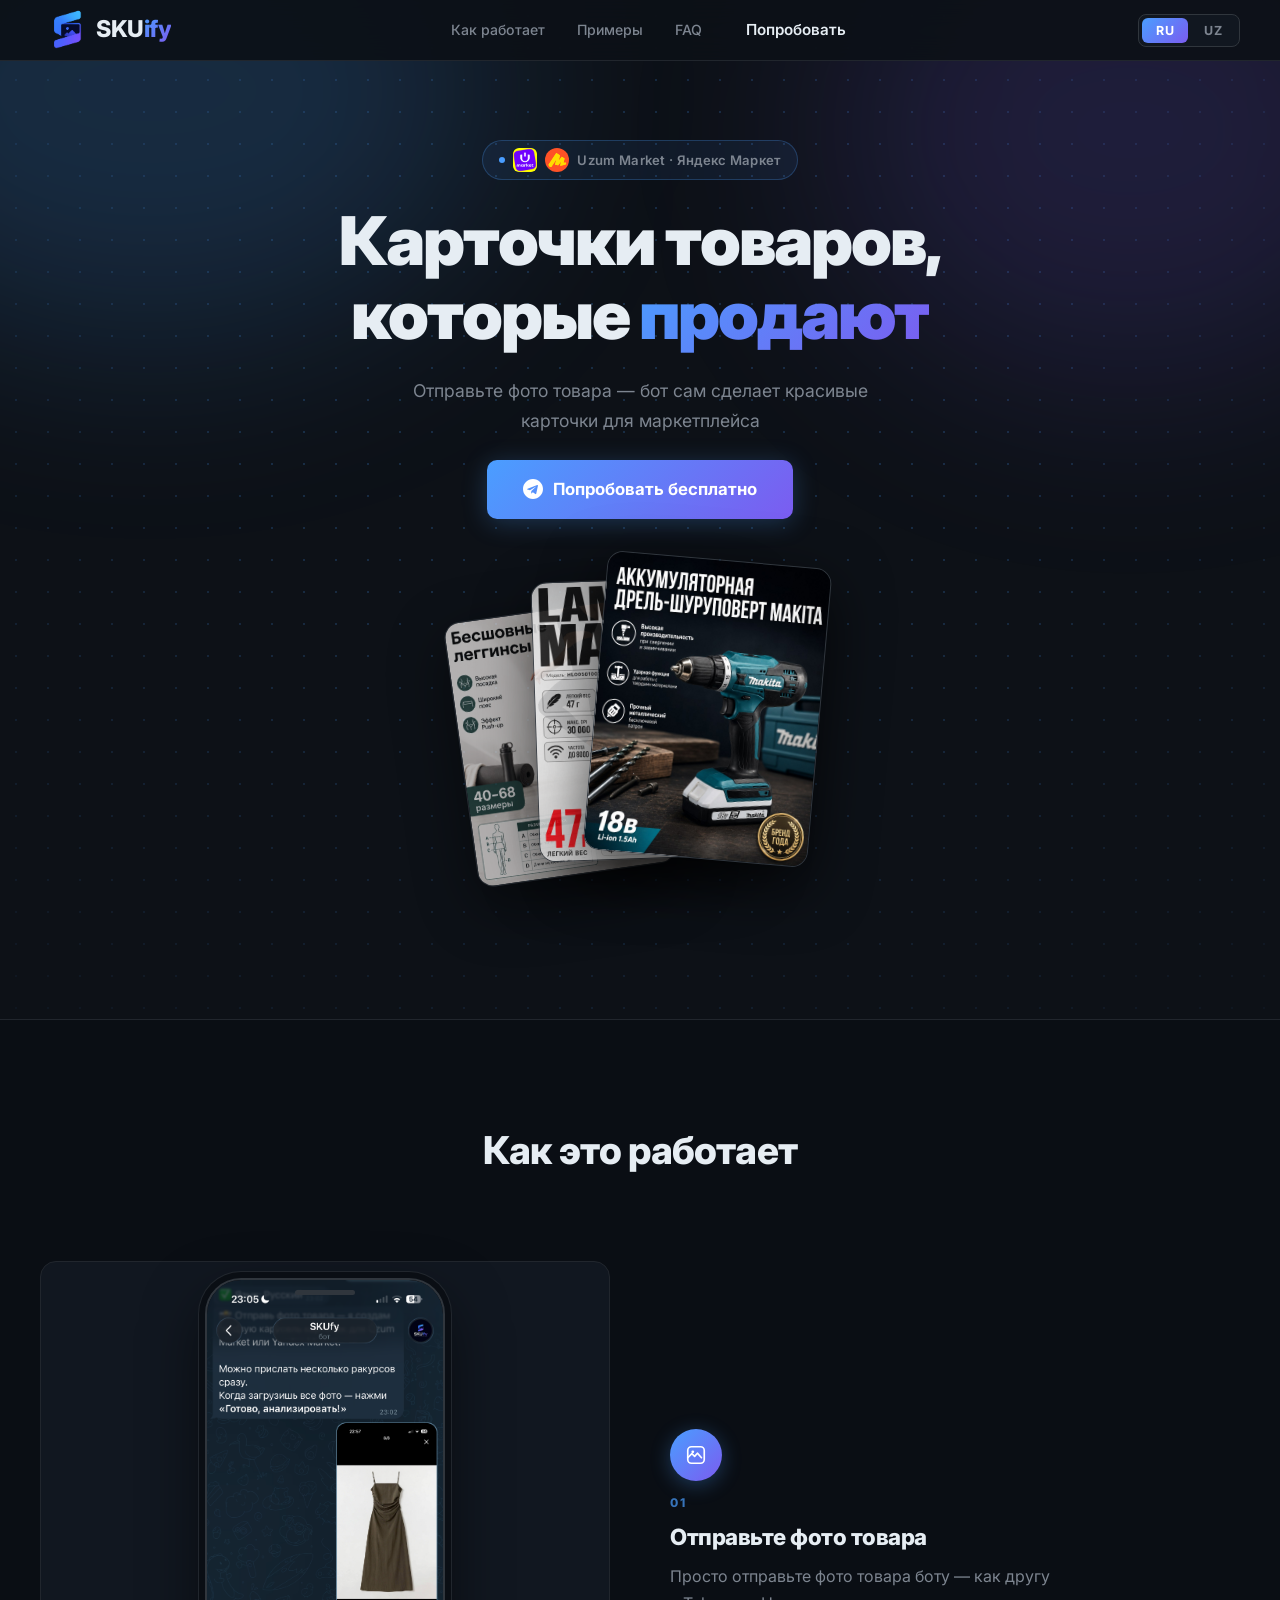
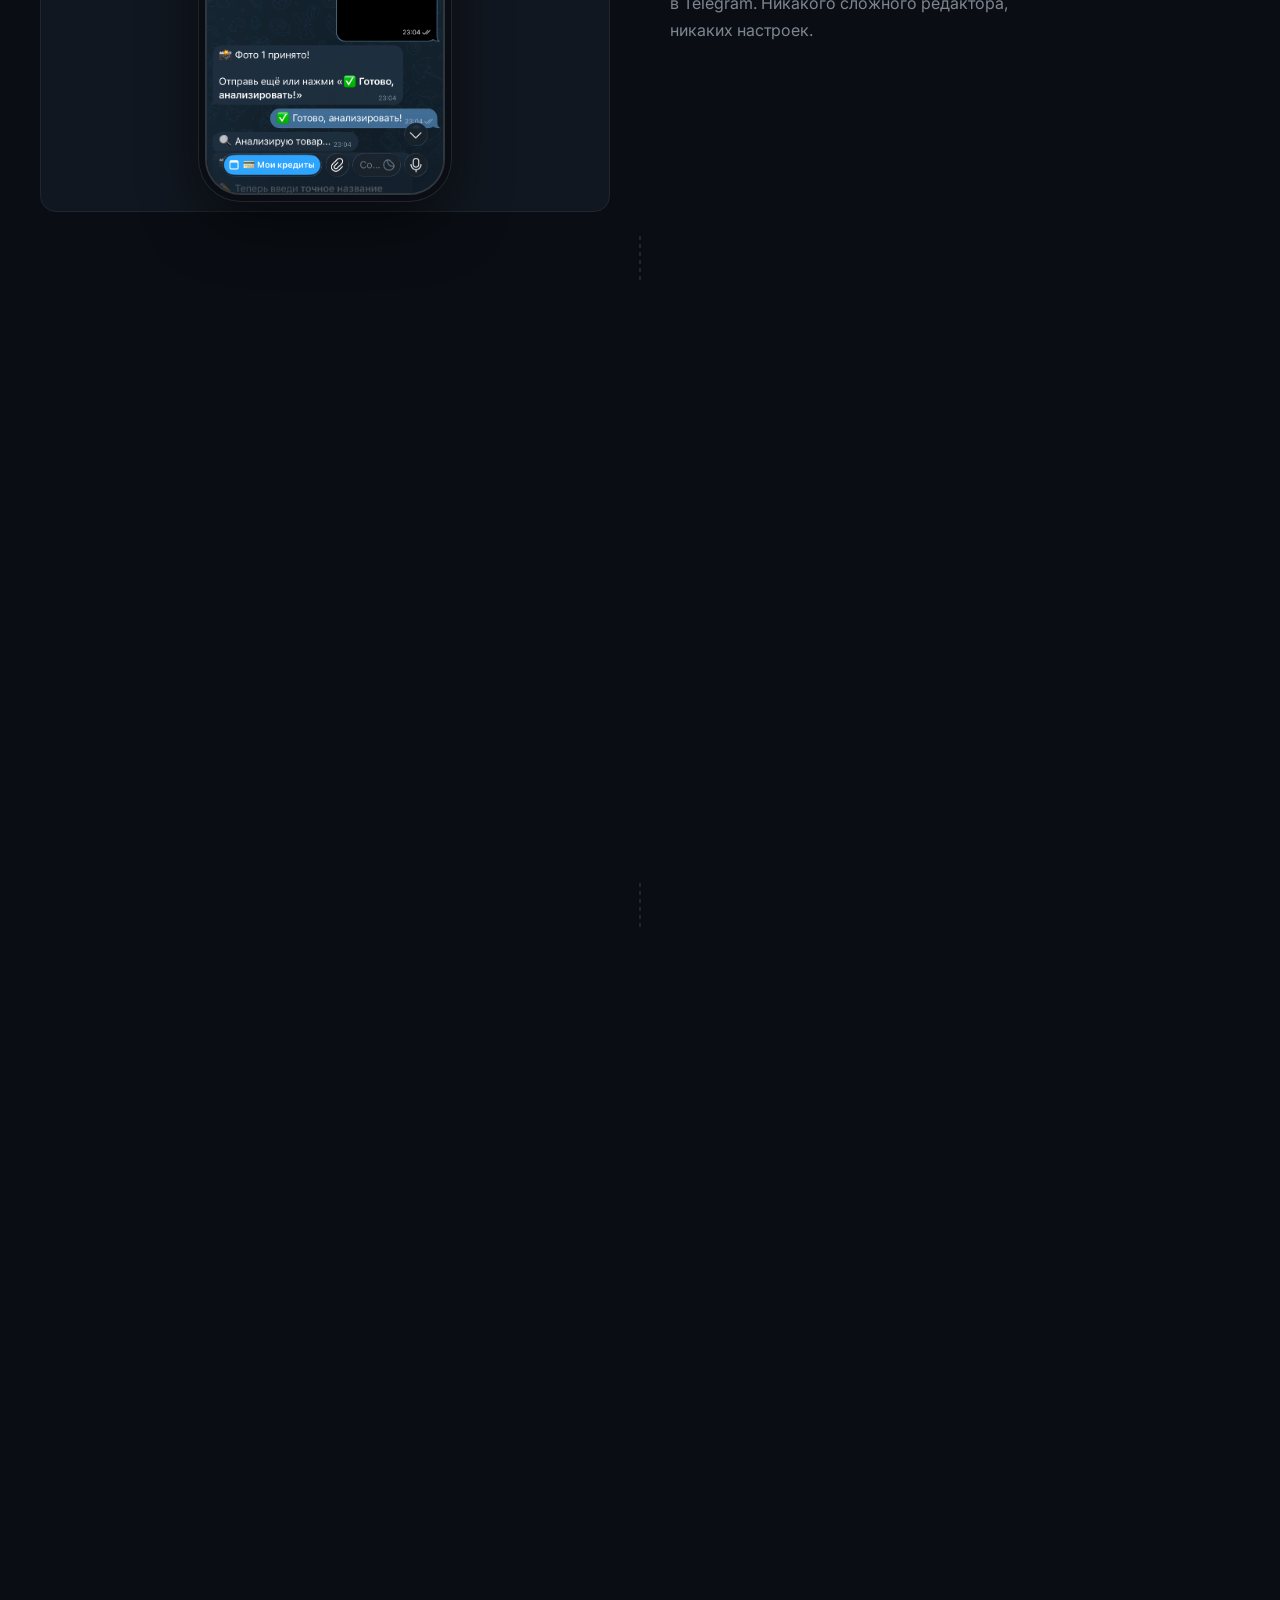
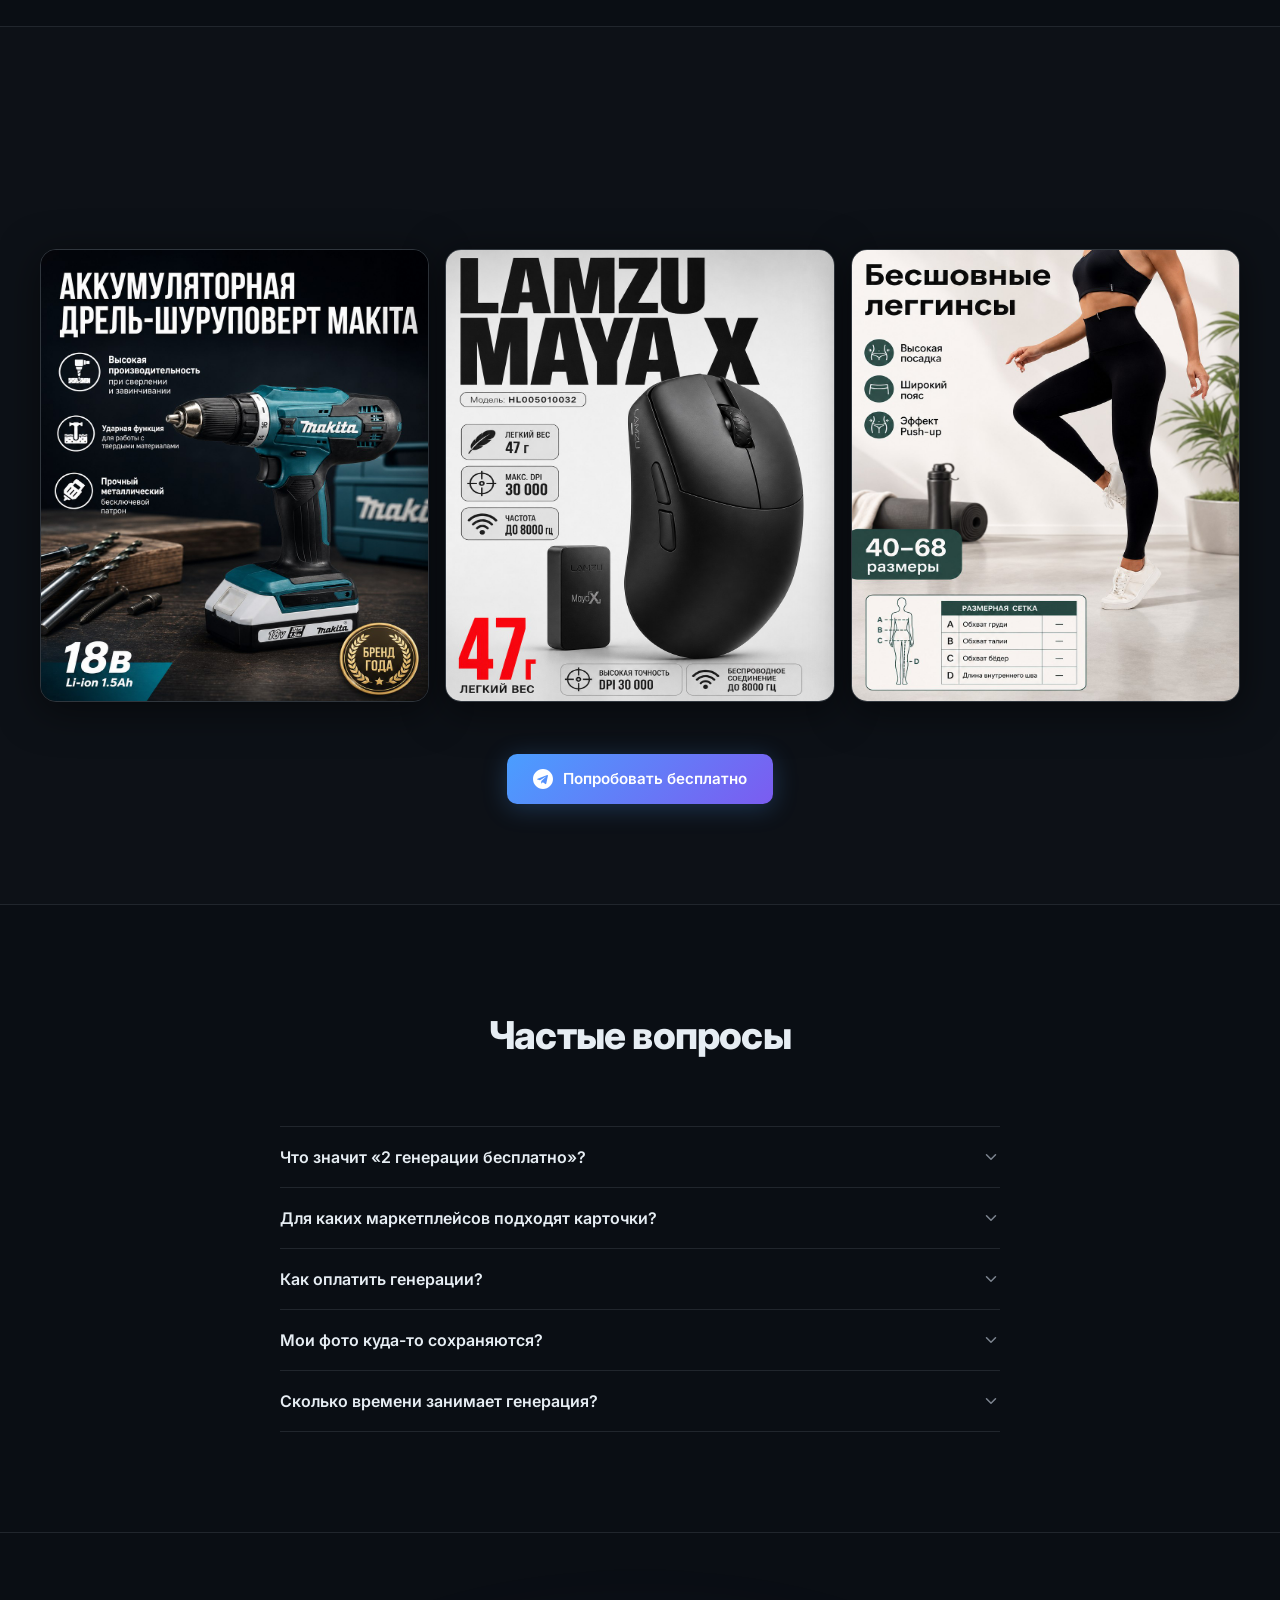
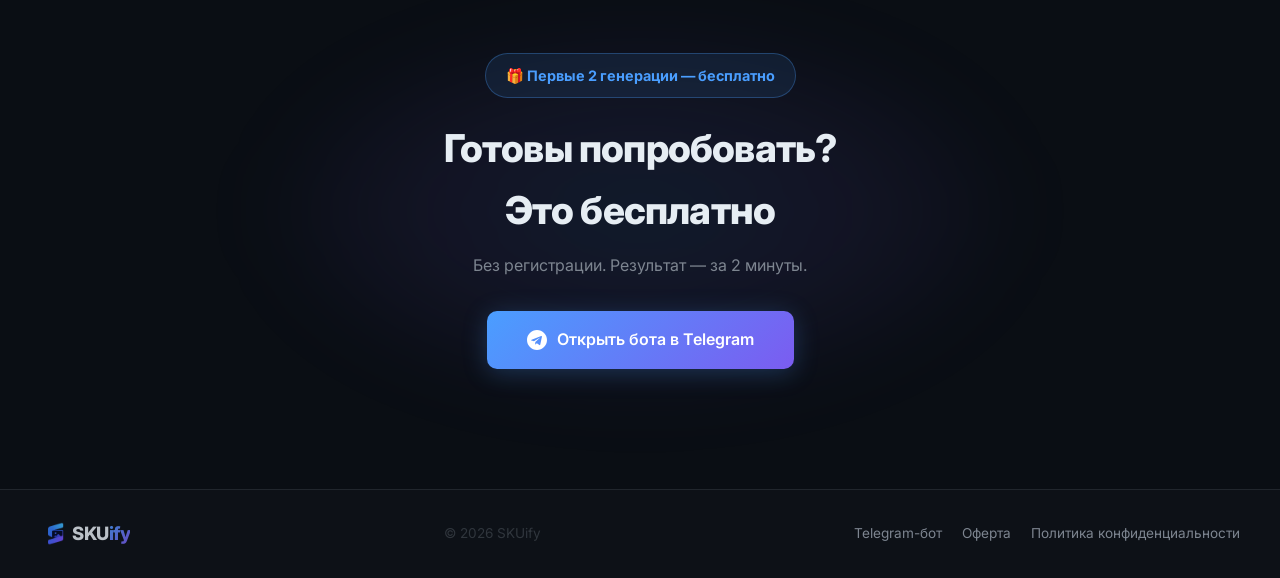
==== commit 5d29e222: "Mobile: card fan-in animation on load, gallery dots indicator + peek" ====
--- a/index.html
+++ b/index.html
@@ -181,10 +181,15 @@
   <section class="gallery" id="gallery">
     <div class="container">
       <h2 class="section-title reveal" data-i18n="gallery_title">Что вы получаете</h2>
-      <div class="gallery__grid">
+      <div class="gallery__grid" id="galleryGrid">
         <img src="images/makita.jpg" alt="Карточка товара Makita для Uzum Market" width="340" height="453" loading="lazy">
         <img src="images/lamzu.jpg" alt="Карточка товара Lamzu Maya X для Яндекс Маркета" width="340" height="453" loading="lazy">
         <img src="images/leggings.jpg" alt="Карточка товара леггинсы для маркетплейса" width="340" height="453" loading="lazy">
+      </div>
+      <div class="gallery__dots" id="galleryDots" aria-hidden="true">
+        <span class="gallery__dot gallery__dot--active"></span>
+        <span class="gallery__dot"></span>
+        <span class="gallery__dot"></span>
       </div>
       <div class="gallery__cta">
         <a href="https://t.me/SKUify_bot" class="btn btn--primary" target="_blank" rel="noopener noreferrer">
--- a/style.css
+++ b/style.css
@@ -33,9 +33,9 @@
 }
 
 .container {
-  max-width: 1100px;
+  max-width: 1280px;
   margin: 0 auto;
-  padding: 0 24px;
+  padding: 0 40px;
 }
 
 /* ── Header ── */
@@ -71,8 +71,8 @@
 }
 
 .logo__icon--sm {
-  width: 42px;
-  height: 42px;
+  width: 32px;
+  height: 32px;
 }
 
 .logo__text {
@@ -409,6 +409,7 @@
   width: 320px;
   height: 380px;
   margin-top: 16px;
+  cursor: pointer;
 }
 
 .hero__card {
@@ -417,7 +418,7 @@
   overflow: hidden;
   box-shadow: 0 20px 60px rgba(0, 0, 0, 0.7);
   border: 1px solid var(--border-bright);
-  transition: transform 0.3s ease;
+  transition: transform 0.45s cubic-bezier(0.34, 1.56, 0.64, 1), opacity 0.45s ease, box-shadow 0.45s ease;
 }
 
 .hero__card img {
@@ -456,7 +457,24 @@
   z-index: 3;
 }
 
-/* card hover handled by JS 3D tilt */
+/* Hover: fan out */
+.hero__cards:hover .hero__card--back {
+  transform: rotate(-18deg) translateX(-60px) translateY(10px);
+  opacity: 1;
+  box-shadow: 0 28px 70px rgba(0, 0, 0, 0.8);
+}
+
+.hero__cards:hover .hero__card--mid {
+  transform: rotate(0deg) translateY(-16px);
+  opacity: 1;
+  box-shadow: 0 32px 80px rgba(74, 158, 255, 0.2);
+}
+
+.hero__cards:hover .hero__card--front {
+  transform: rotate(14deg) translateX(60px) translateY(10px);
+  opacity: 1;
+  box-shadow: 0 28px 70px rgba(0, 0, 0, 0.8);
+}
 
 /* ── Steps ── */
 .steps {
@@ -645,6 +663,25 @@
   box-shadow: 0 24px 60px rgba(0, 0, 0, 0.7);
 }
 
+.gallery__dots {
+  display: none;
+}
+
+.gallery__dot {
+  width: 6px;
+  height: 6px;
+  border-radius: 50%;
+  background: var(--border-bright);
+  transition: background 0.2s, width 0.2s;
+  flex-shrink: 0;
+}
+
+.gallery__dot--active {
+  width: 20px;
+  border-radius: 3px;
+  background: var(--accent);
+}
+
 .gallery__cta {
   display: flex;
   justify-content: center;
@@ -706,7 +743,11 @@
   gap: 12px;
 }
 
-.footer__logo { display: block; opacity: 0.8; }
+.footer__logo {
+  display: inline-flex;
+  align-items: center;
+  opacity: 0.8;
+}
 
 .footer__copy {
   color: var(--text-subtle);
@@ -775,23 +816,79 @@
     padding: 16px 0;
   }
 
+  /* Text always first on mobile */
+  .step-row__text { order: 1; }
+  .step-row__visual { order: 2; }
   .step-row--reverse { direction: ltr; }
 
   .step-row__text h3 { font-size: 1.2rem; }
   .step-row__connector { padding: 0; }
 
+  /* Gallery: one card at a time, full width */
   .gallery__grid {
     display: flex;
     overflow-x: auto;
-    gap: 12px;
-    padding-bottom: 8px;
+    gap: 16px;
+    padding: 0 40px 12px;
     scroll-snap-type: x mandatory;
     -webkit-overflow-scrolling: touch;
-  }
+    scrollbar-width: none;
+  }
+
+  .gallery__grid::-webkit-scrollbar { display: none; }
 
   .gallery__grid img {
-    min-width: 220px;
-    scroll-snap-align: start;
+    height: auto;
+    aspect-ratio: 3/4;
+    object-fit: cover;
+  }
+
+  .gallery__dots {
+    display: flex;
+    justify-content: center;
+    align-items: center;
+    gap: 6px;
+    margin-top: 16px;
+  }
+
+  /* Hero cards: animate fan-out on load (mobile) */
+  .hero__cards .hero__card--back {
+    animation: fan-back 0.7s cubic-bezier(0.34, 1.56, 0.64, 1) 0.3s both;
+  }
+
+  .hero__cards .hero__card--mid {
+    animation: fan-mid 0.7s cubic-bezier(0.34, 1.56, 0.64, 1) 0.45s both;
+  }
+
+  .hero__cards .hero__card--front {
+    animation: fan-front 0.7s cubic-bezier(0.34, 1.56, 0.64, 1) 0.6s both;
+  }
+
+  @keyframes fan-back {
+    from { transform: rotate(-8deg); opacity: 0.7; }
+    to   { transform: rotate(-18deg) translateX(-60px) translateY(10px); opacity: 1; }
+  }
+
+  @keyframes fan-mid {
+    from { transform: rotate(-2deg); opacity: 0.85; }
+    to   { transform: rotate(0deg) translateY(-16px); opacity: 1; }
+  }
+
+  @keyframes fan-front {
+    from { transform: rotate(5deg); opacity: 1; }
+    to   { transform: rotate(14deg) translateX(60px) translateY(10px); opacity: 1; }
+  }
+
+  /* Gallery: peek next card + dots */
+  .gallery__grid {
+    padding: 0 24px 12px;
+    gap: 12px;
+  }
+
+  .gallery__grid img {
+    min-width: calc(100vw - 72px);
+    max-width: calc(100vw - 72px);
+    scroll-snap-align: center;
   }
 
   .cta-block { padding: 72px 0; }
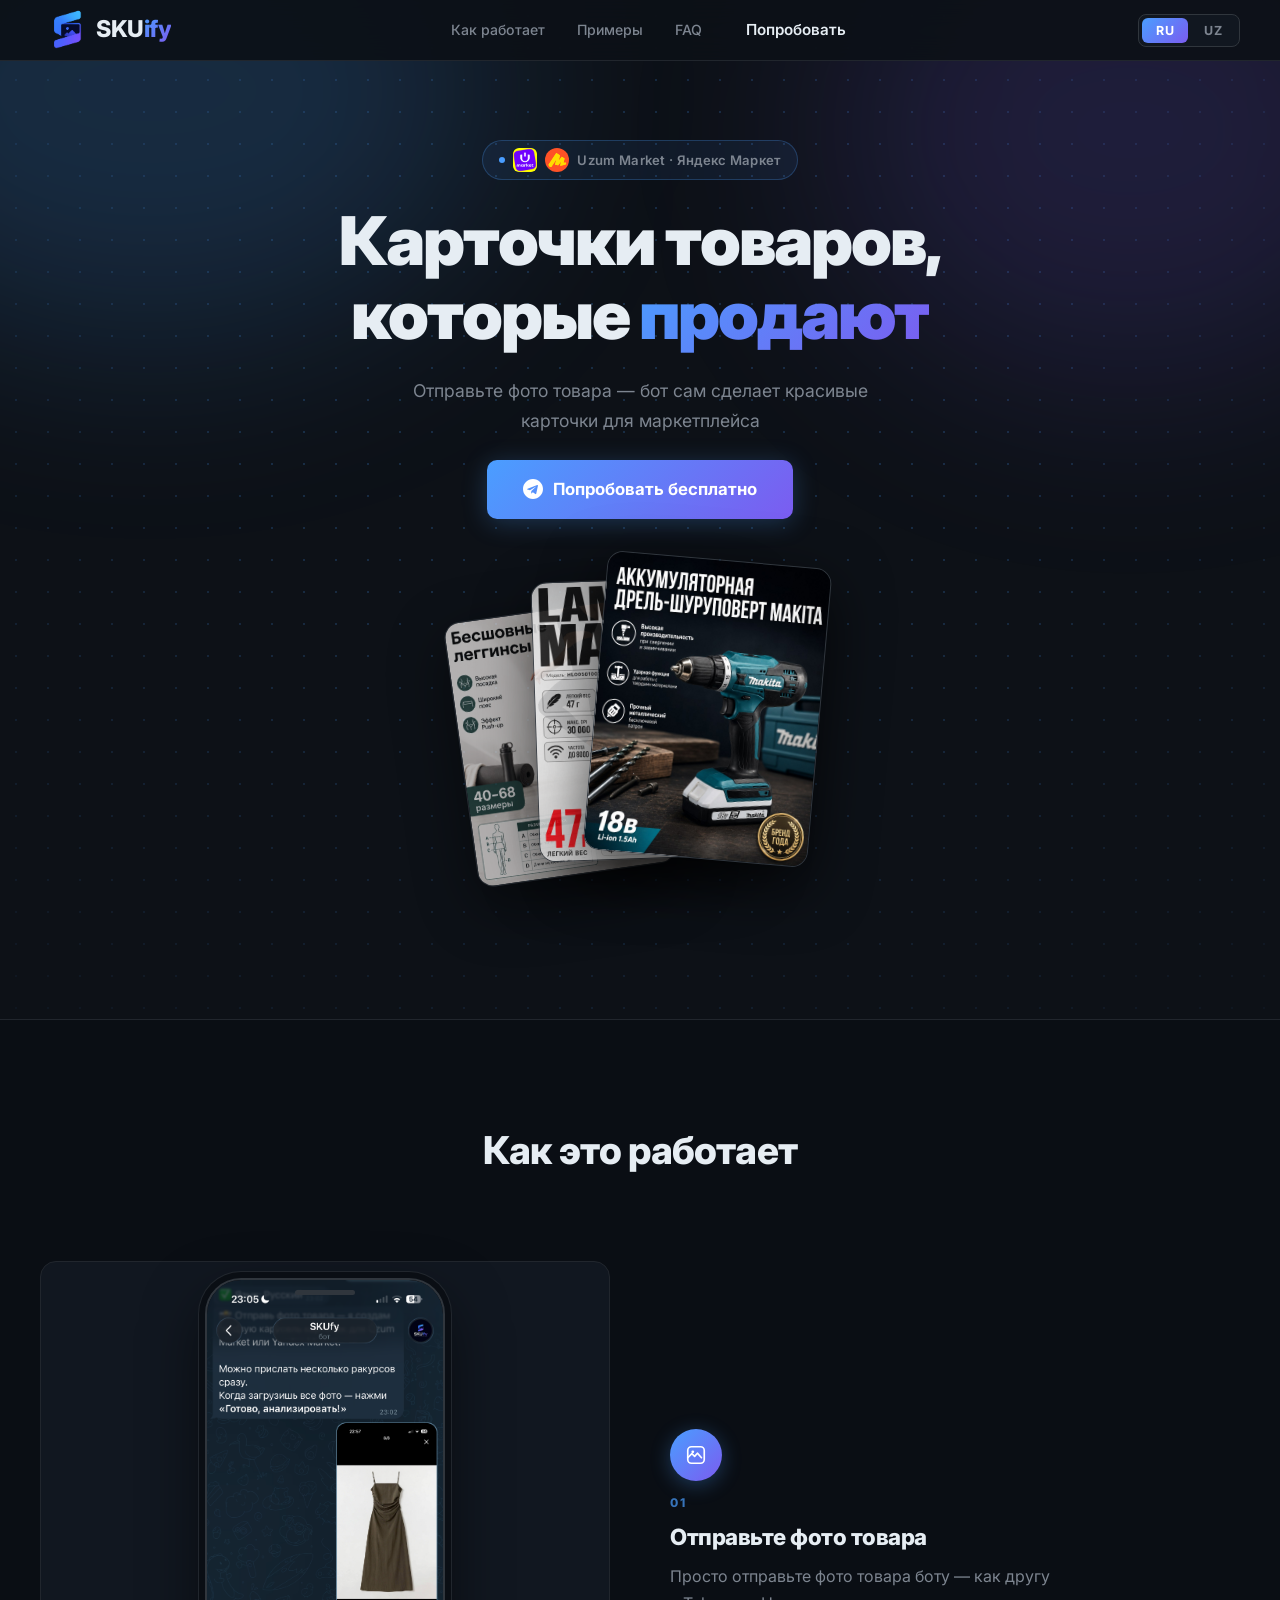
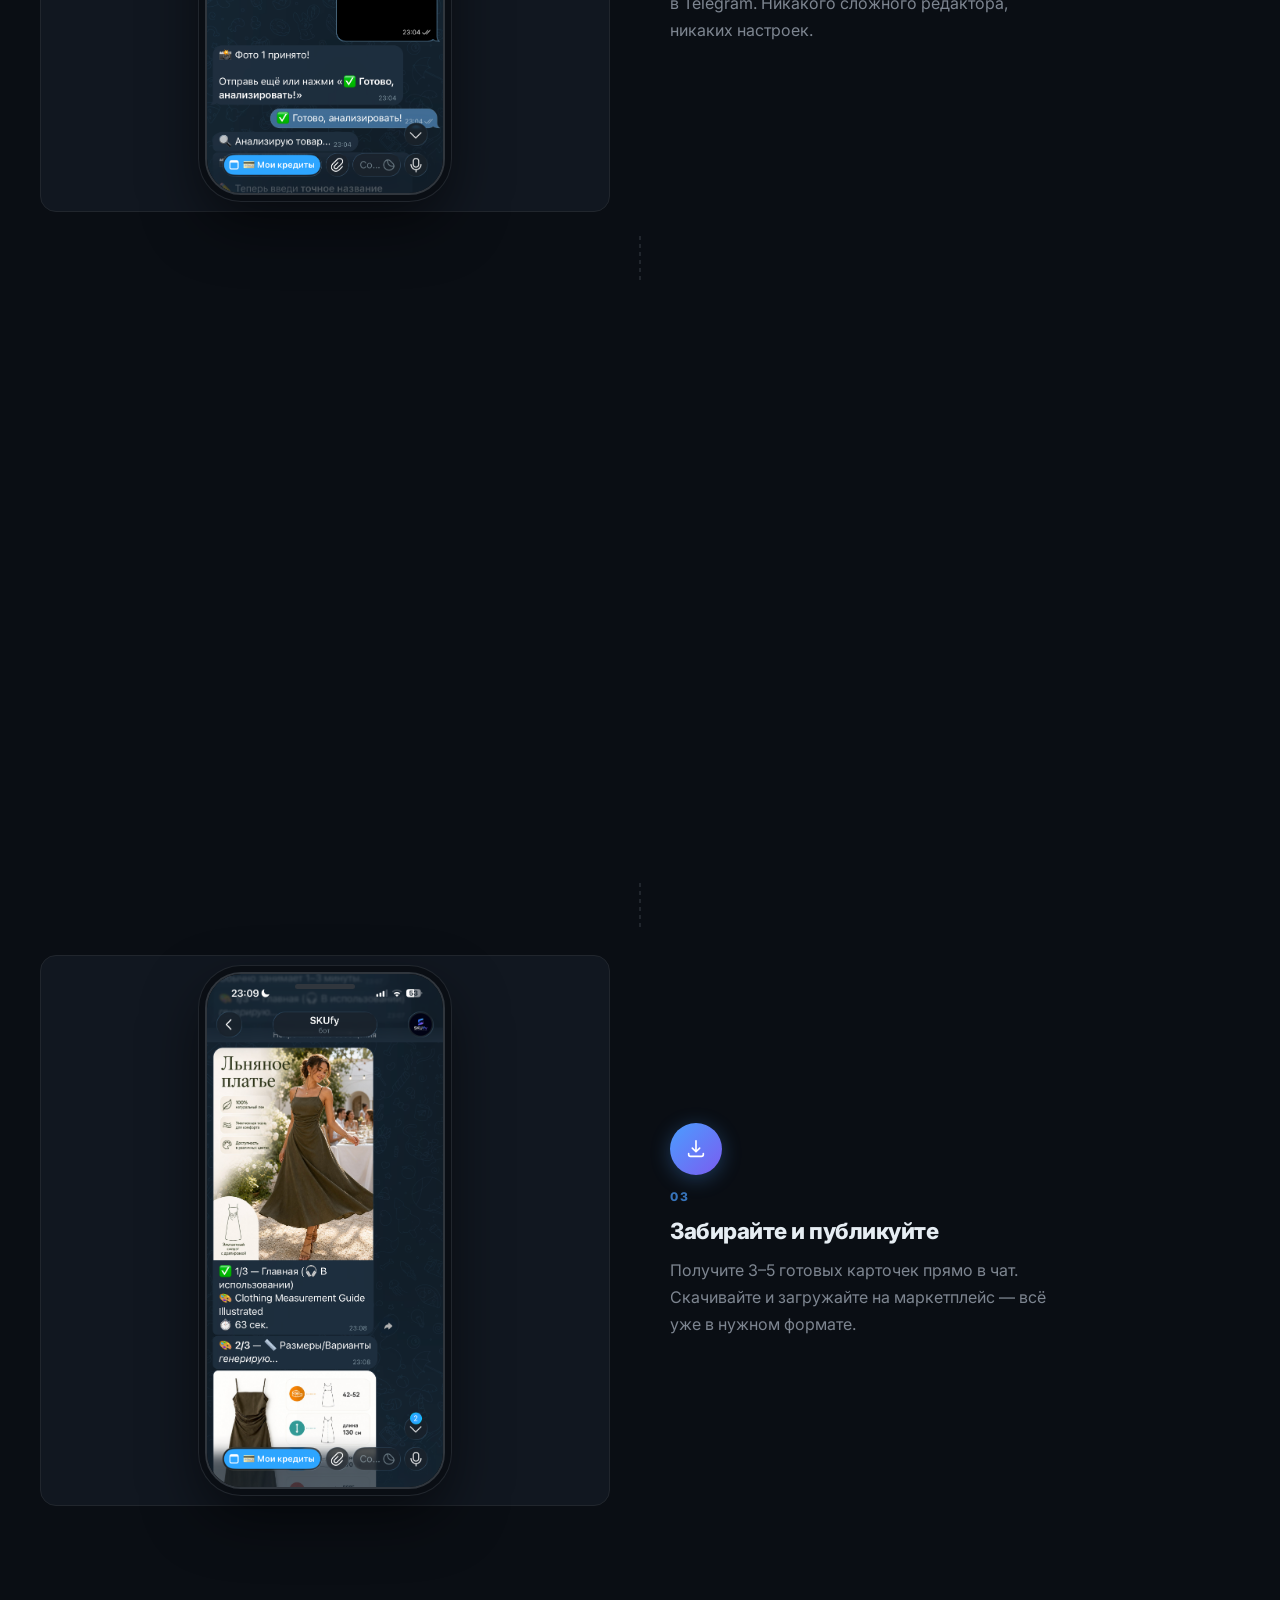
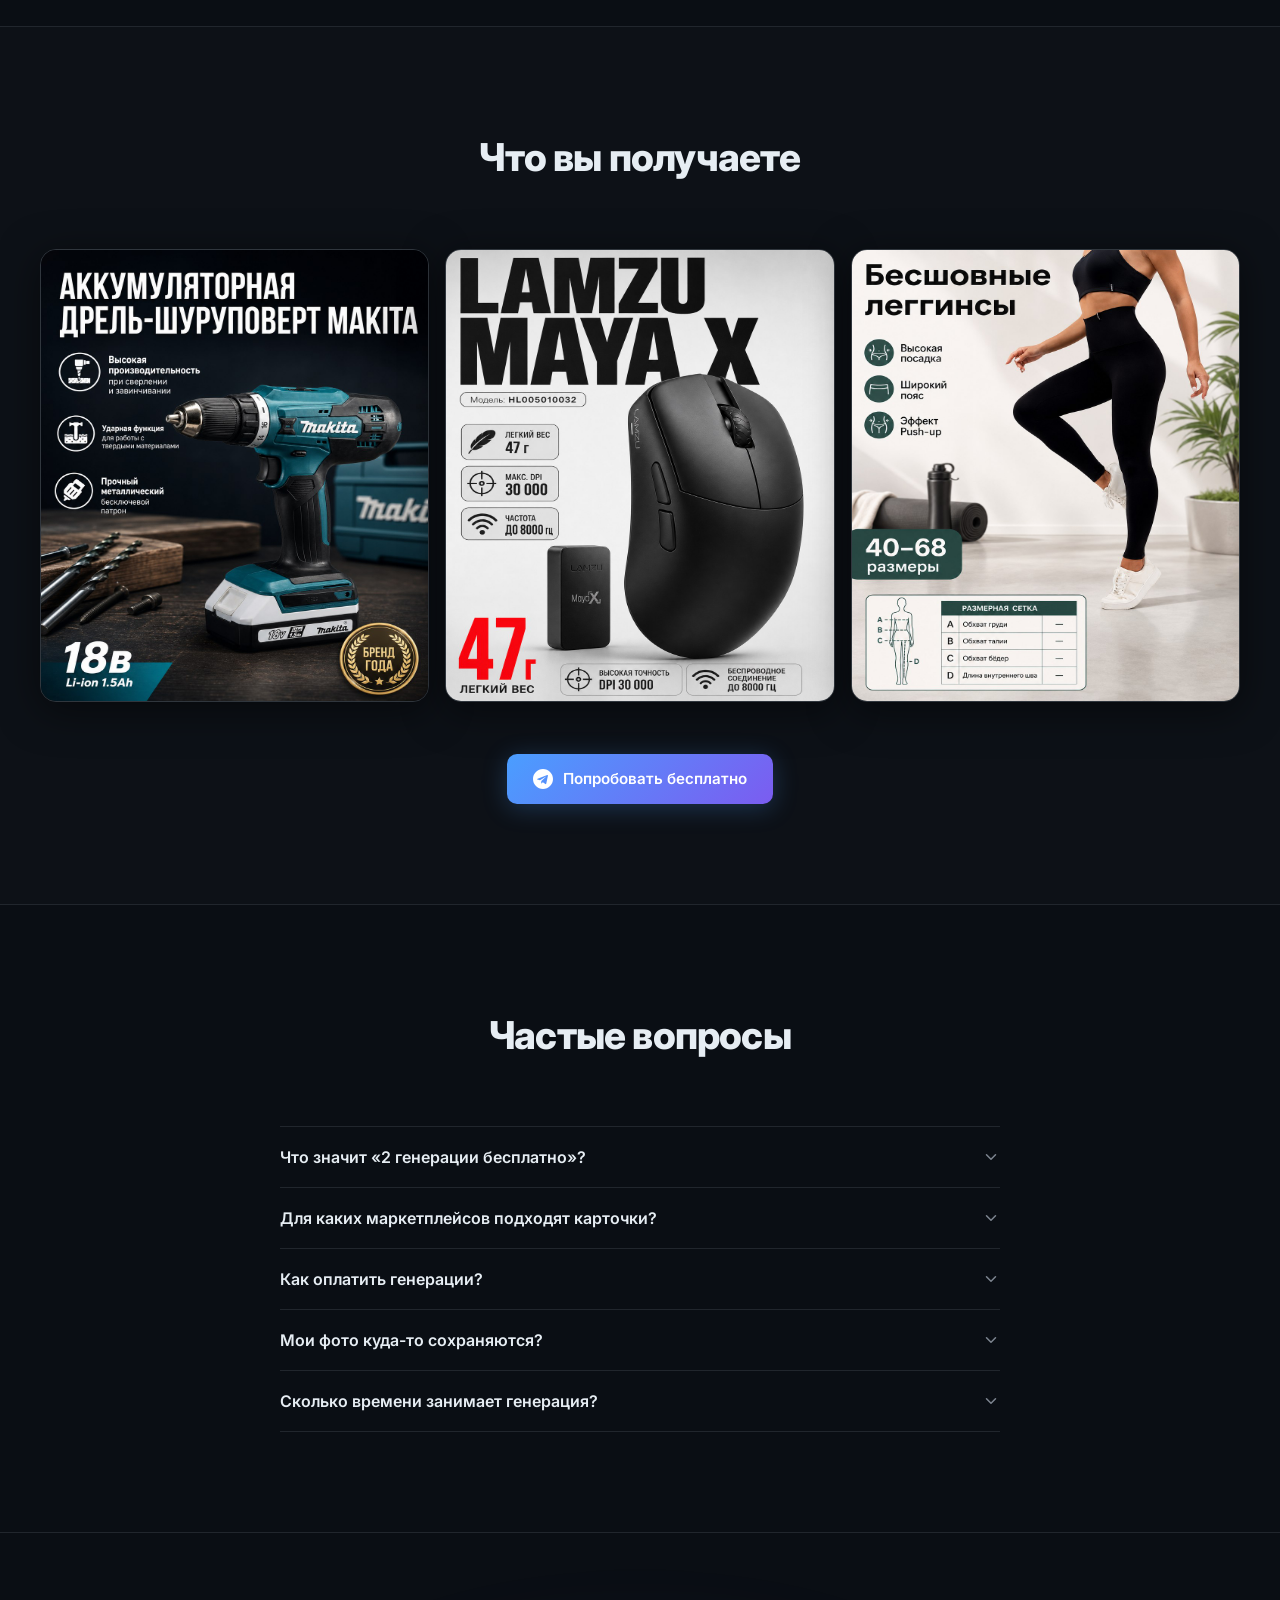
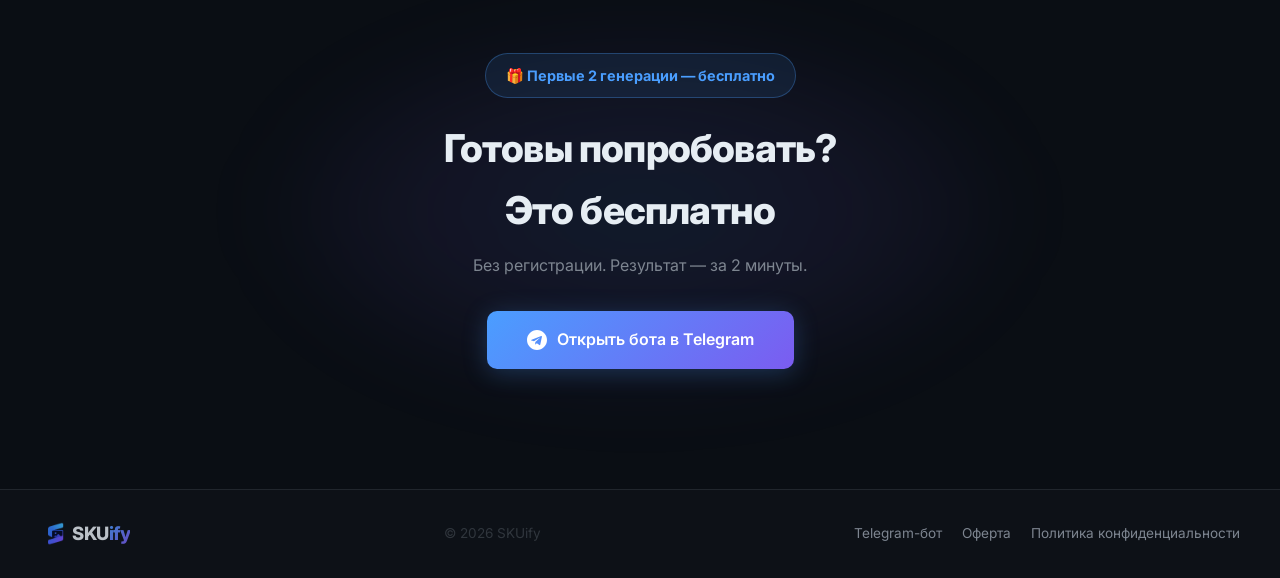
==== commit 54675c03: "Add favicon" ====
--- a/index.html
+++ b/index.html
@@ -10,6 +10,10 @@
   <meta property="og:image" content="images/og-image.jpg">
   <meta property="og:type" content="website">
   <link rel="canonical" href="https://skuify.uz/">
+  <link rel="icon" type="image/x-icon" href="images/favicon.ico">
+  <link rel="icon" type="image/png" sizes="32x32" href="images/favicon-32x32.png">
+  <link rel="icon" type="image/png" sizes="16x16" href="images/favicon-16x16.png">
+  <link rel="manifest" href="images/site.webmanifest">
   <link rel="preconnect" href="https://fonts.googleapis.com" />
   <link rel="preconnect" href="https://fonts.gstatic.com" crossorigin />
   <link href="https://fonts.googleapis.com/css2?family=Inter:wght@400;500;600;700;800;900&display=swap" rel="stylesheet" />
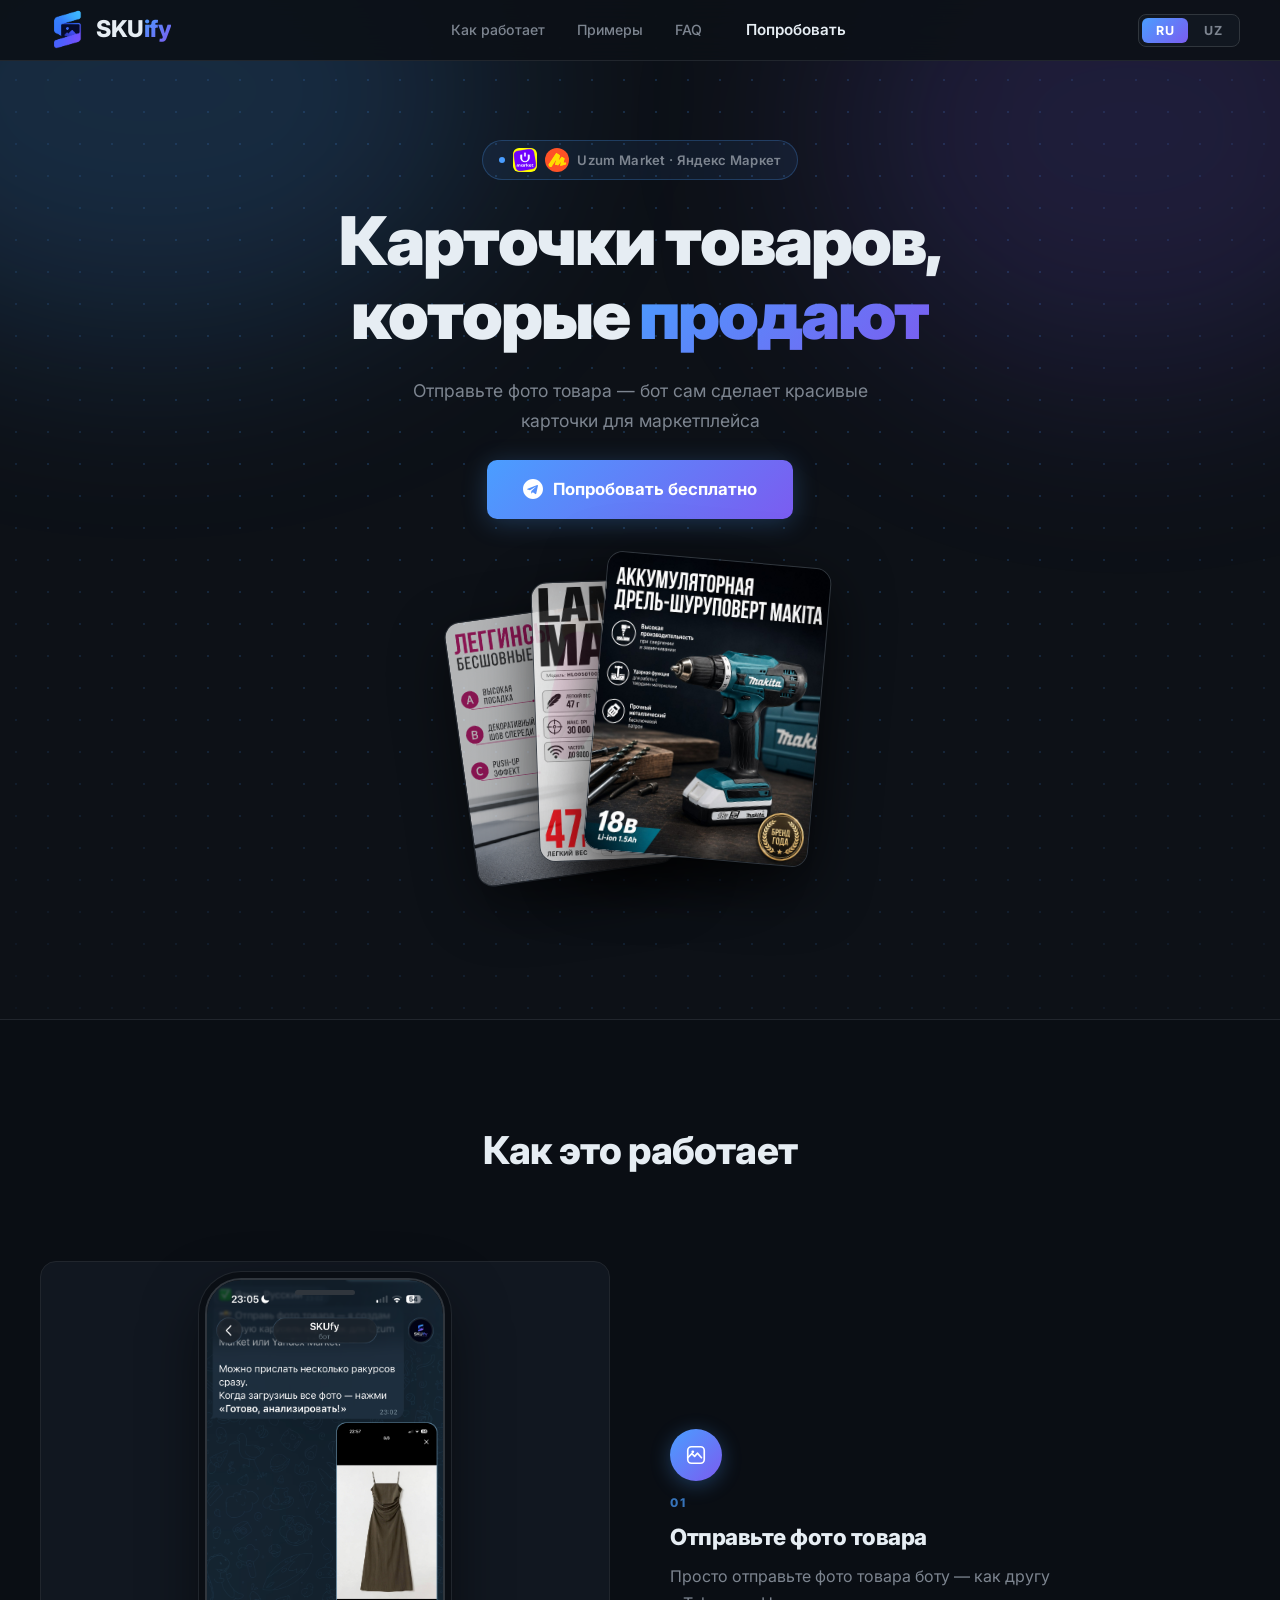
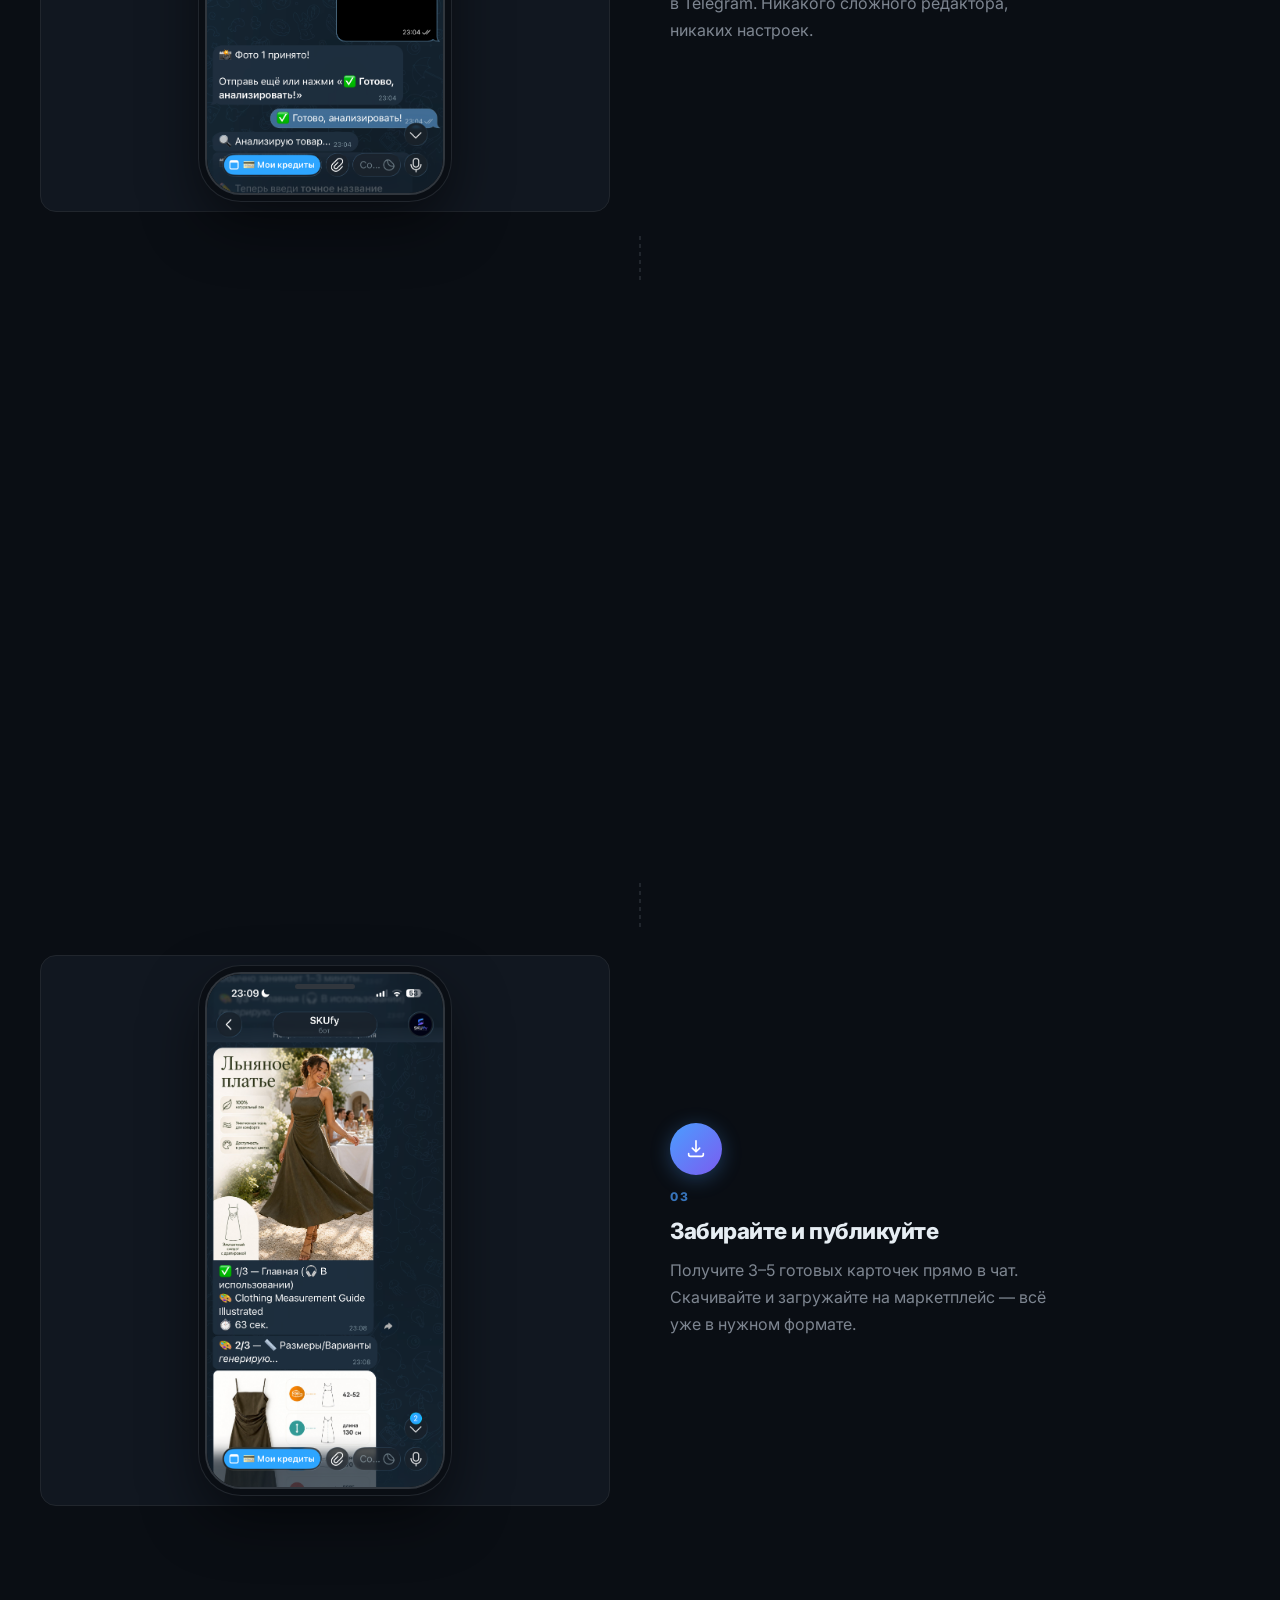
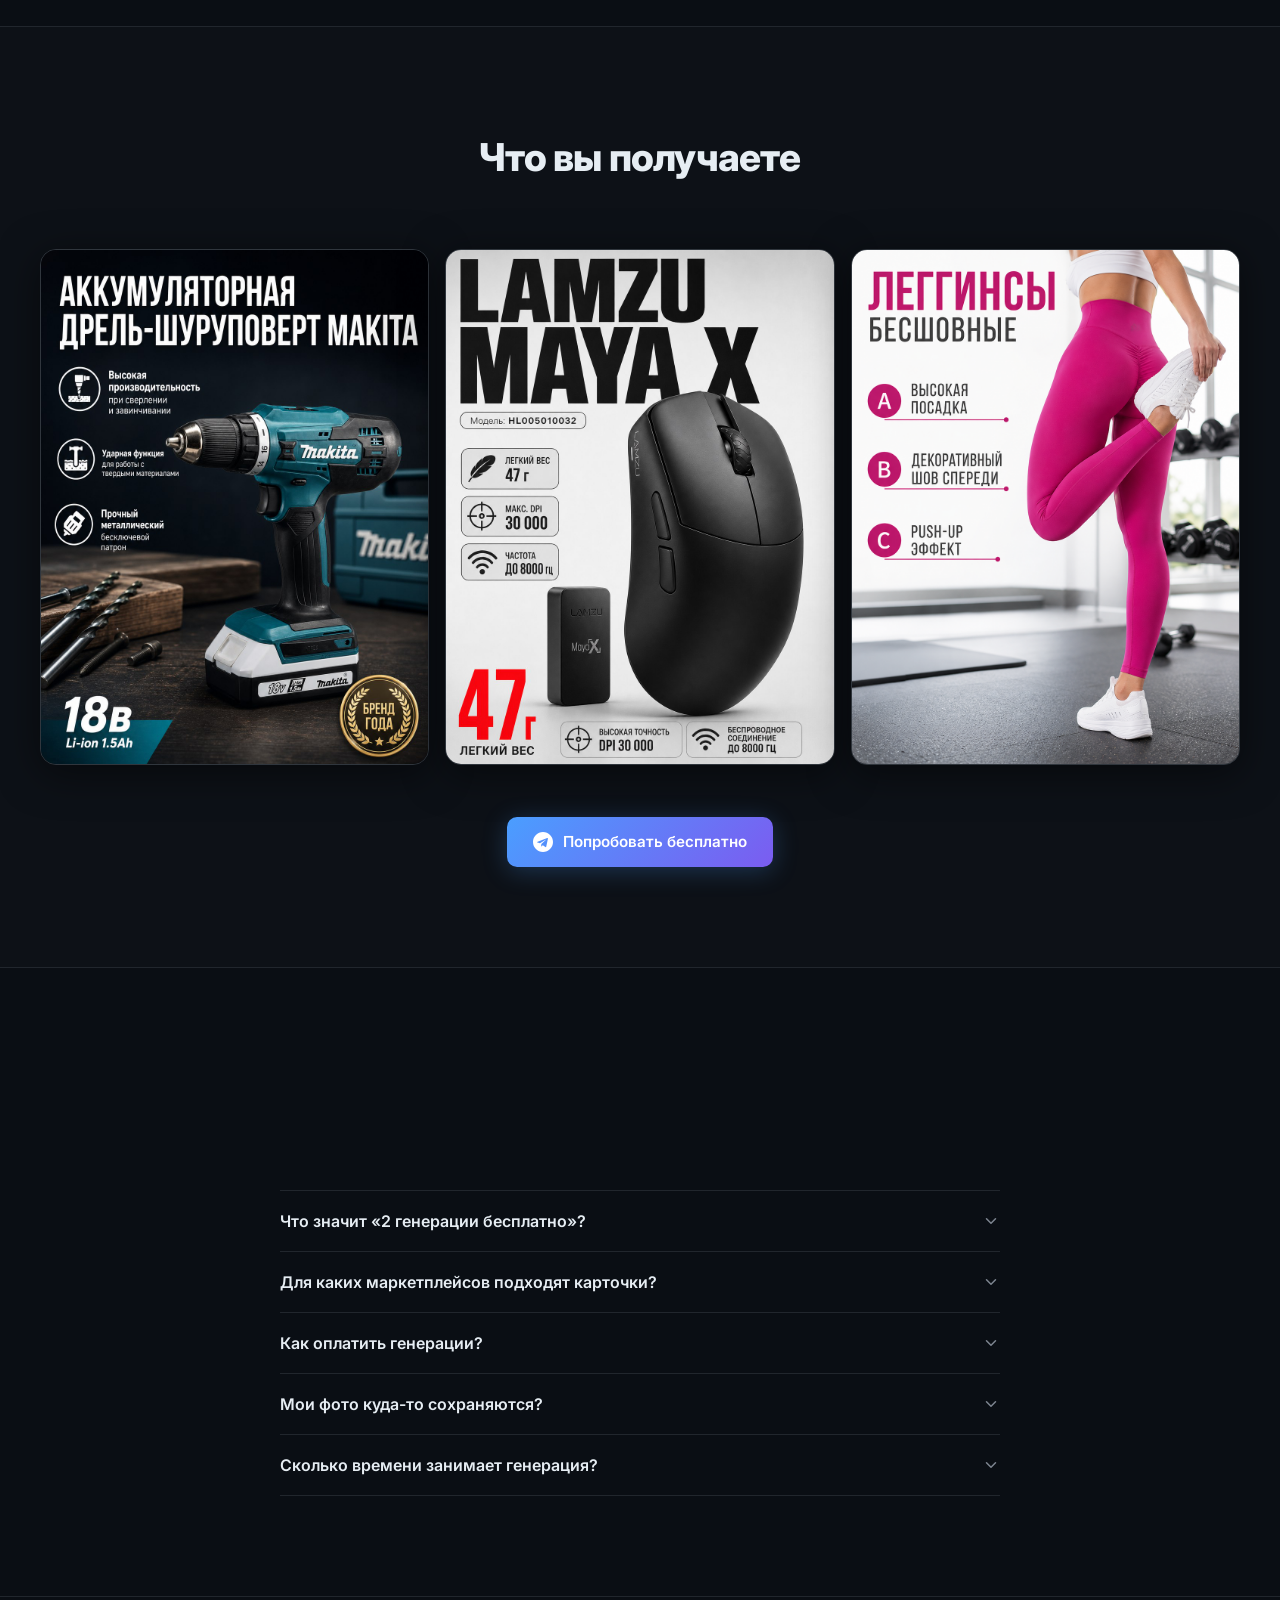
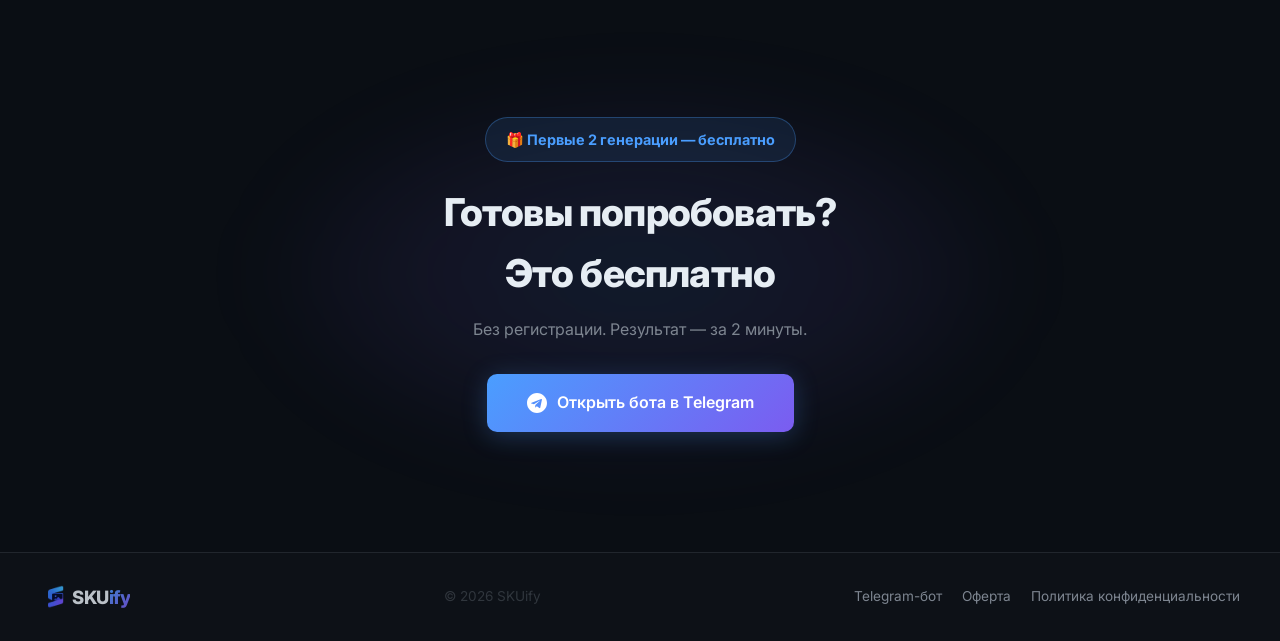
==== commit 4fa356bd: "Replace leggings image (jpg -> png), update HTML references" ====
--- a/index.html
+++ b/index.html
@@ -87,7 +87,7 @@
 
       <div class="hero__cards">
         <div class="hero__card hero__card--back">
-          <img src="images/leggings.jpg" alt="Пример карточки товара — леггинсы" width="200" height="267" loading="lazy">
+          <img src="images/leggings.png" alt="Пример карточки товара — леггинсы" width="200" height="267" loading="lazy">
         </div>
         <div class="hero__card hero__card--mid">
           <img src="images/lamzu.jpg" alt="Пример карточки товара — мышь Lamzu" width="210" height="280" loading="lazy">
@@ -188,7 +188,7 @@
       <div class="gallery__grid" id="galleryGrid">
         <img src="images/makita.jpg" alt="Карточка товара Makita для Uzum Market" width="340" height="453" loading="lazy">
         <img src="images/lamzu.jpg" alt="Карточка товара Lamzu Maya X для Яндекс Маркета" width="340" height="453" loading="lazy">
-        <img src="images/leggings.jpg" alt="Карточка товара леггинсы для маркетплейса" width="340" height="453" loading="lazy">
+        <img src="images/leggings.png" alt="Карточка товара леггинсы для маркетплейса" width="340" height="453" loading="lazy">
       </div>
       <div class="gallery__dots" id="galleryDots" aria-hidden="true">
         <span class="gallery__dot gallery__dot--active"></span>
--- a/style.css
+++ b/style.css
@@ -651,6 +651,7 @@
 
 .gallery__grid img {
   width: 100%;
+  height: auto;
   border-radius: var(--radius);
   display: block;
   box-shadow: 0 8px 40px rgba(0, 0, 0, 0.5);
